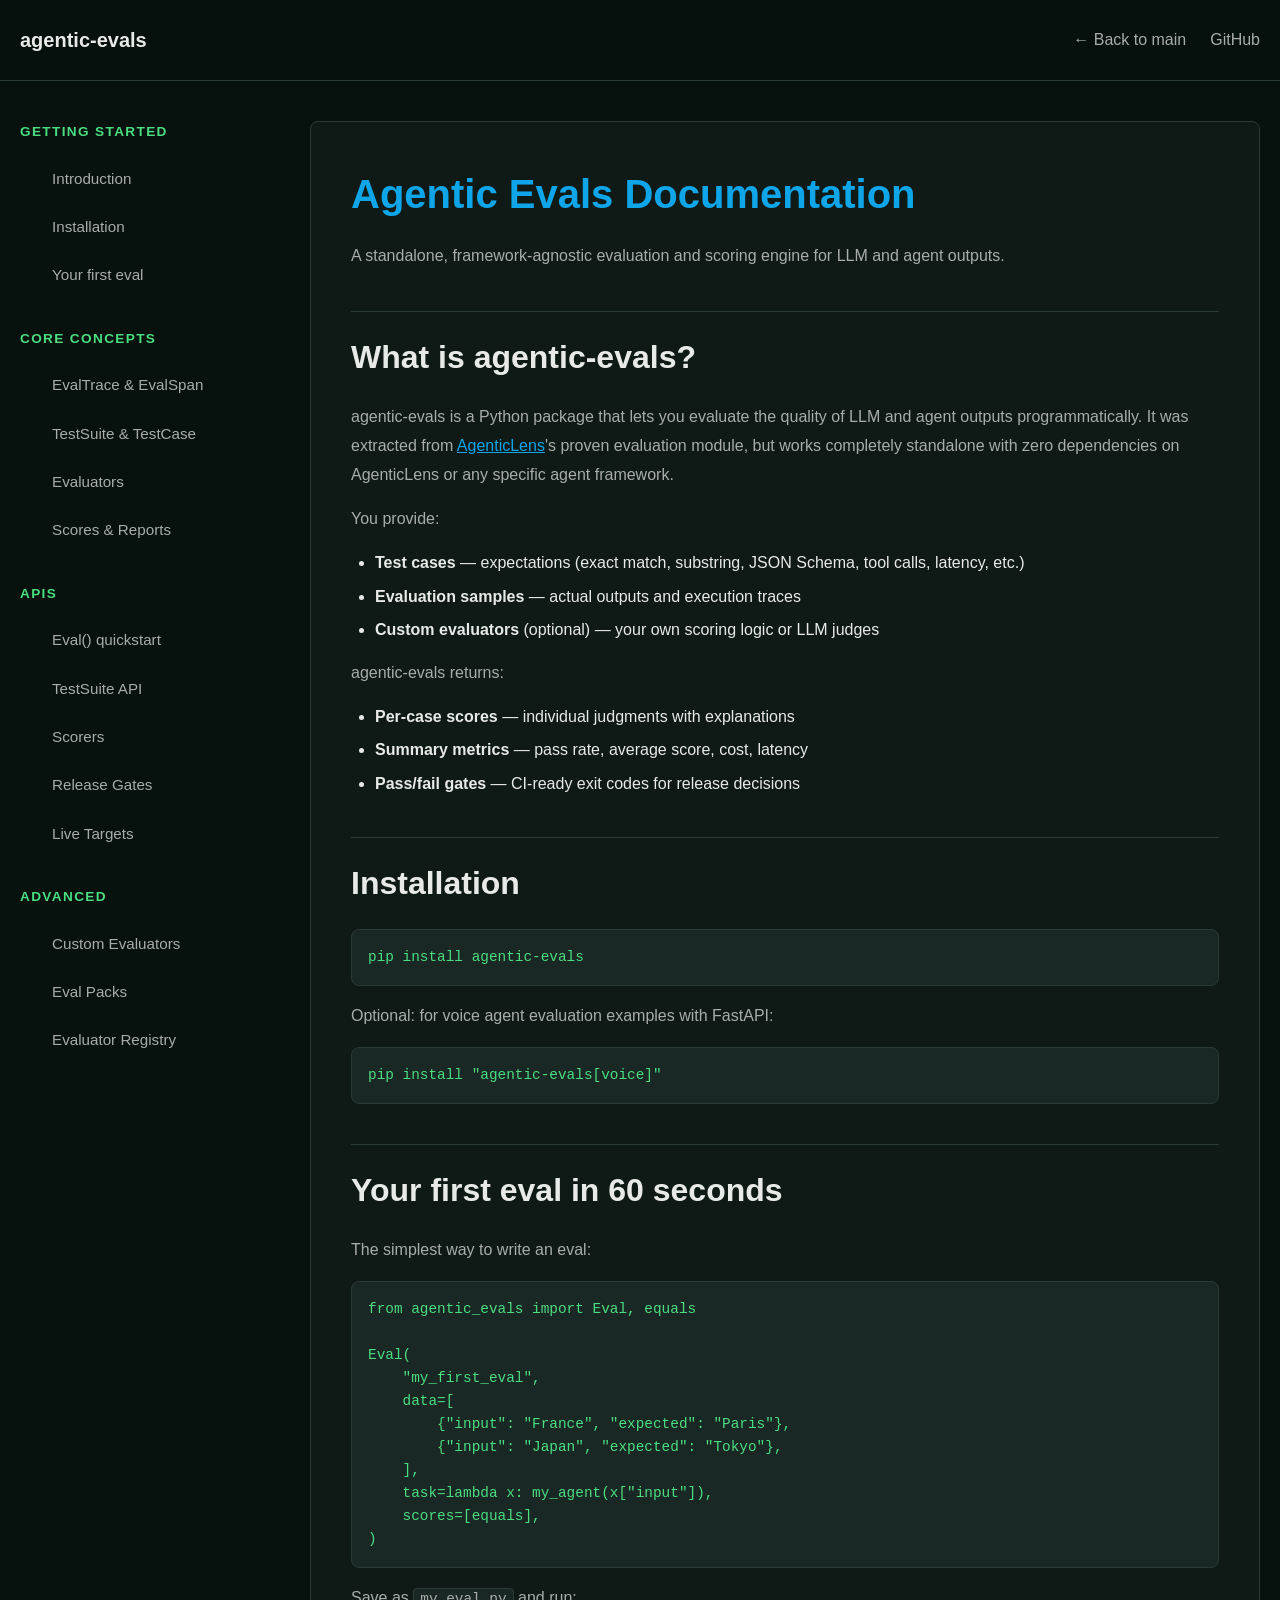
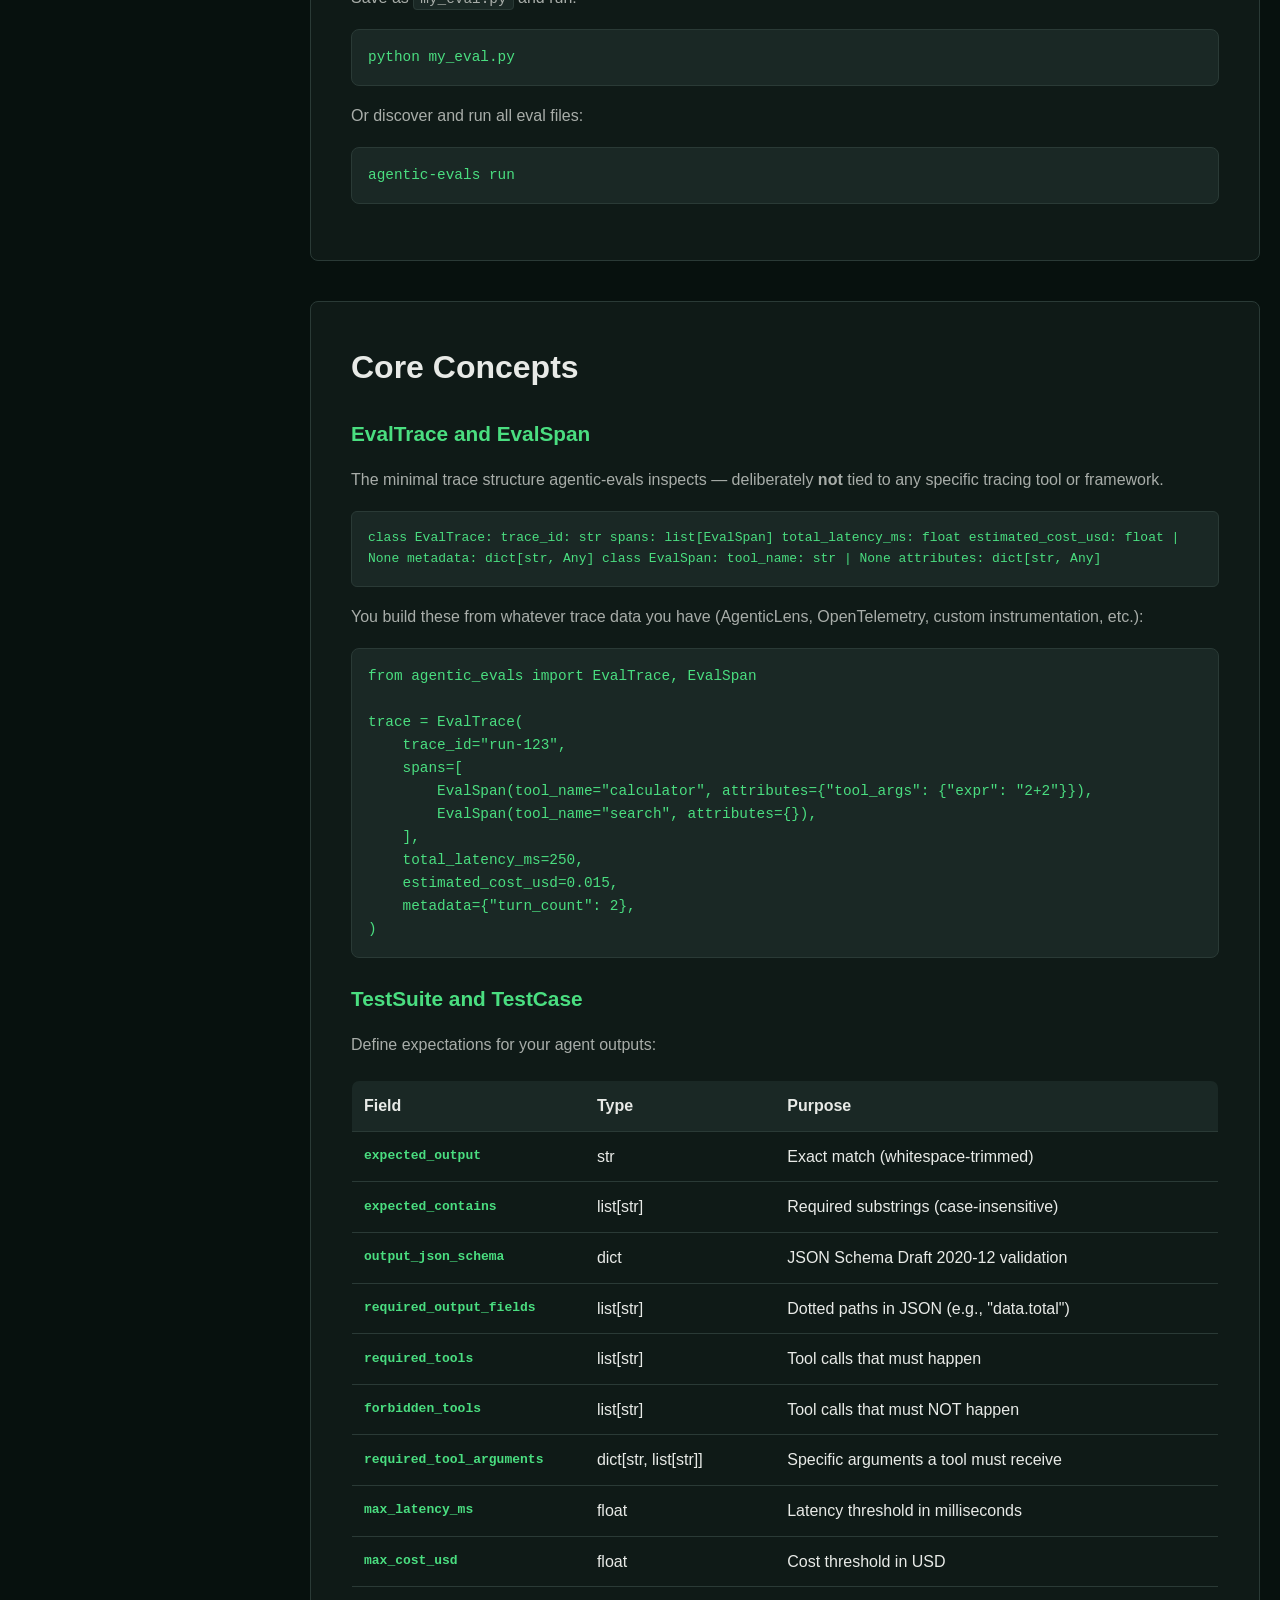
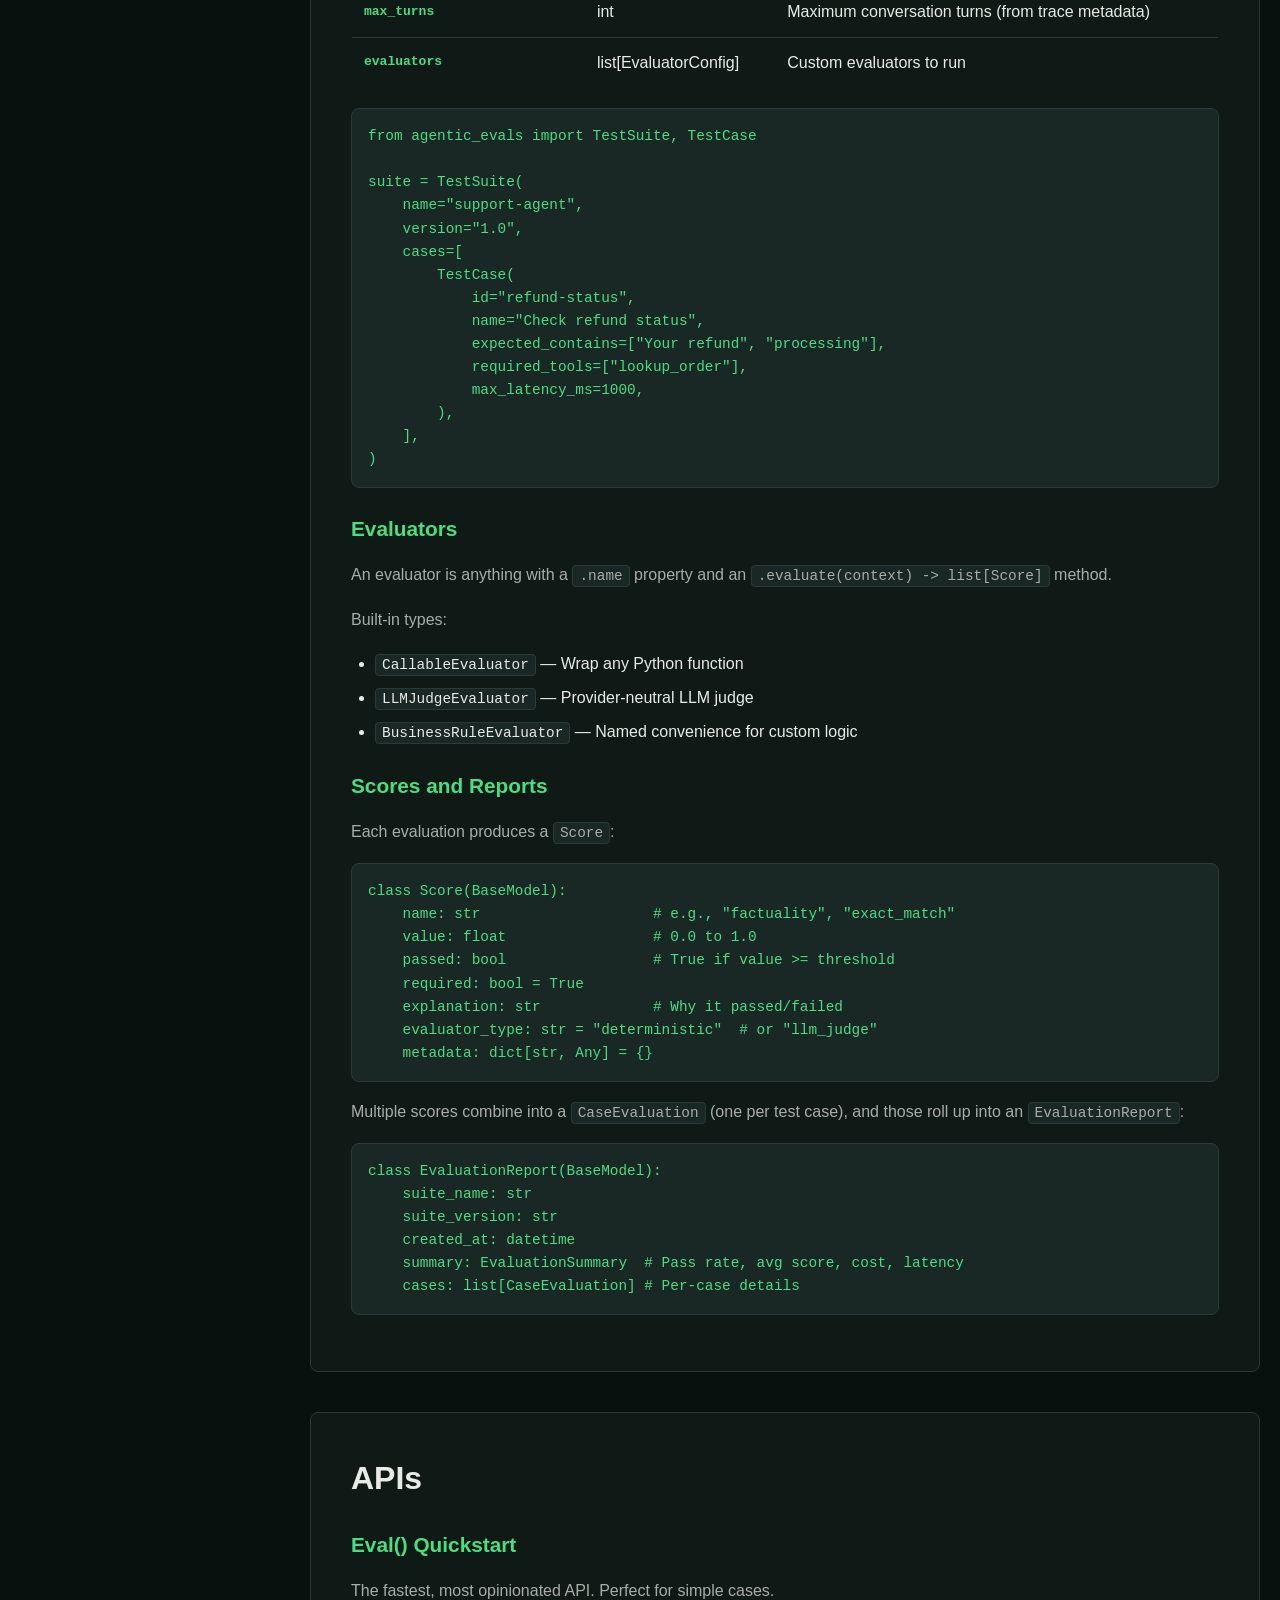
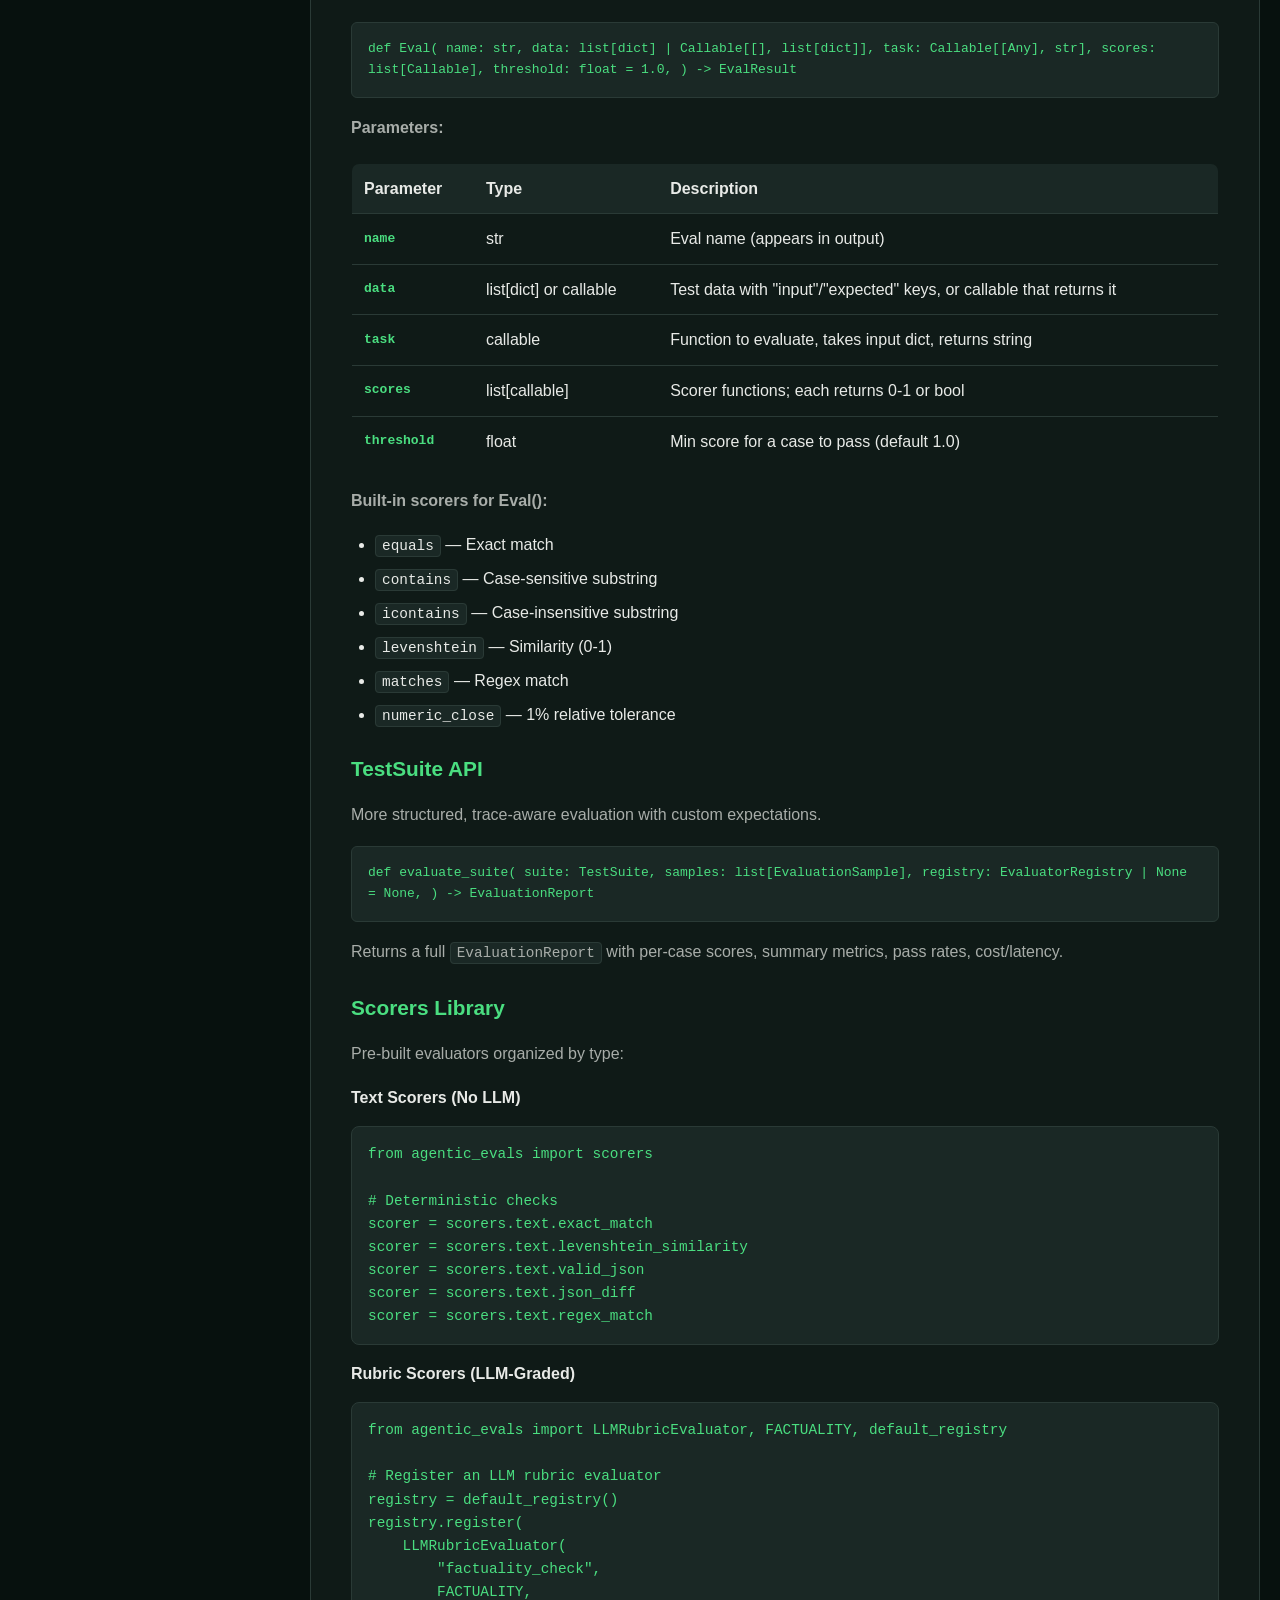
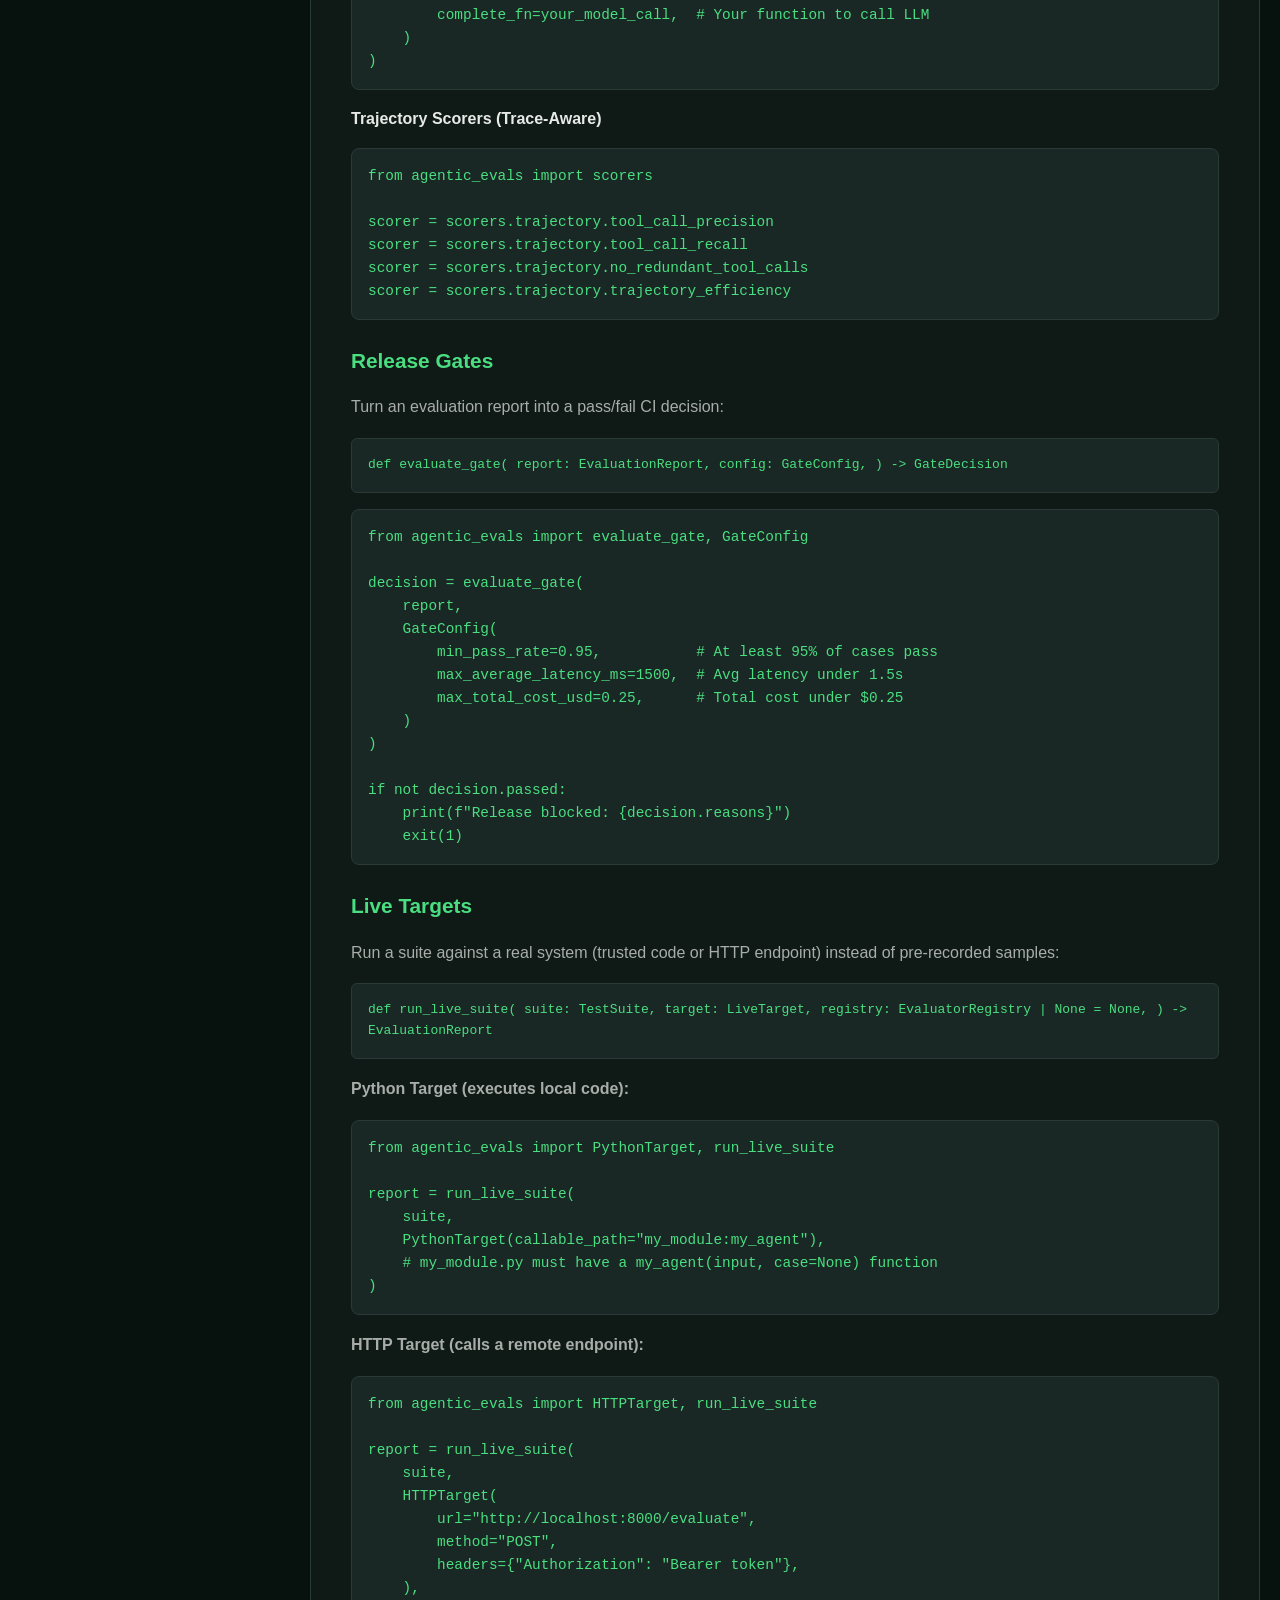
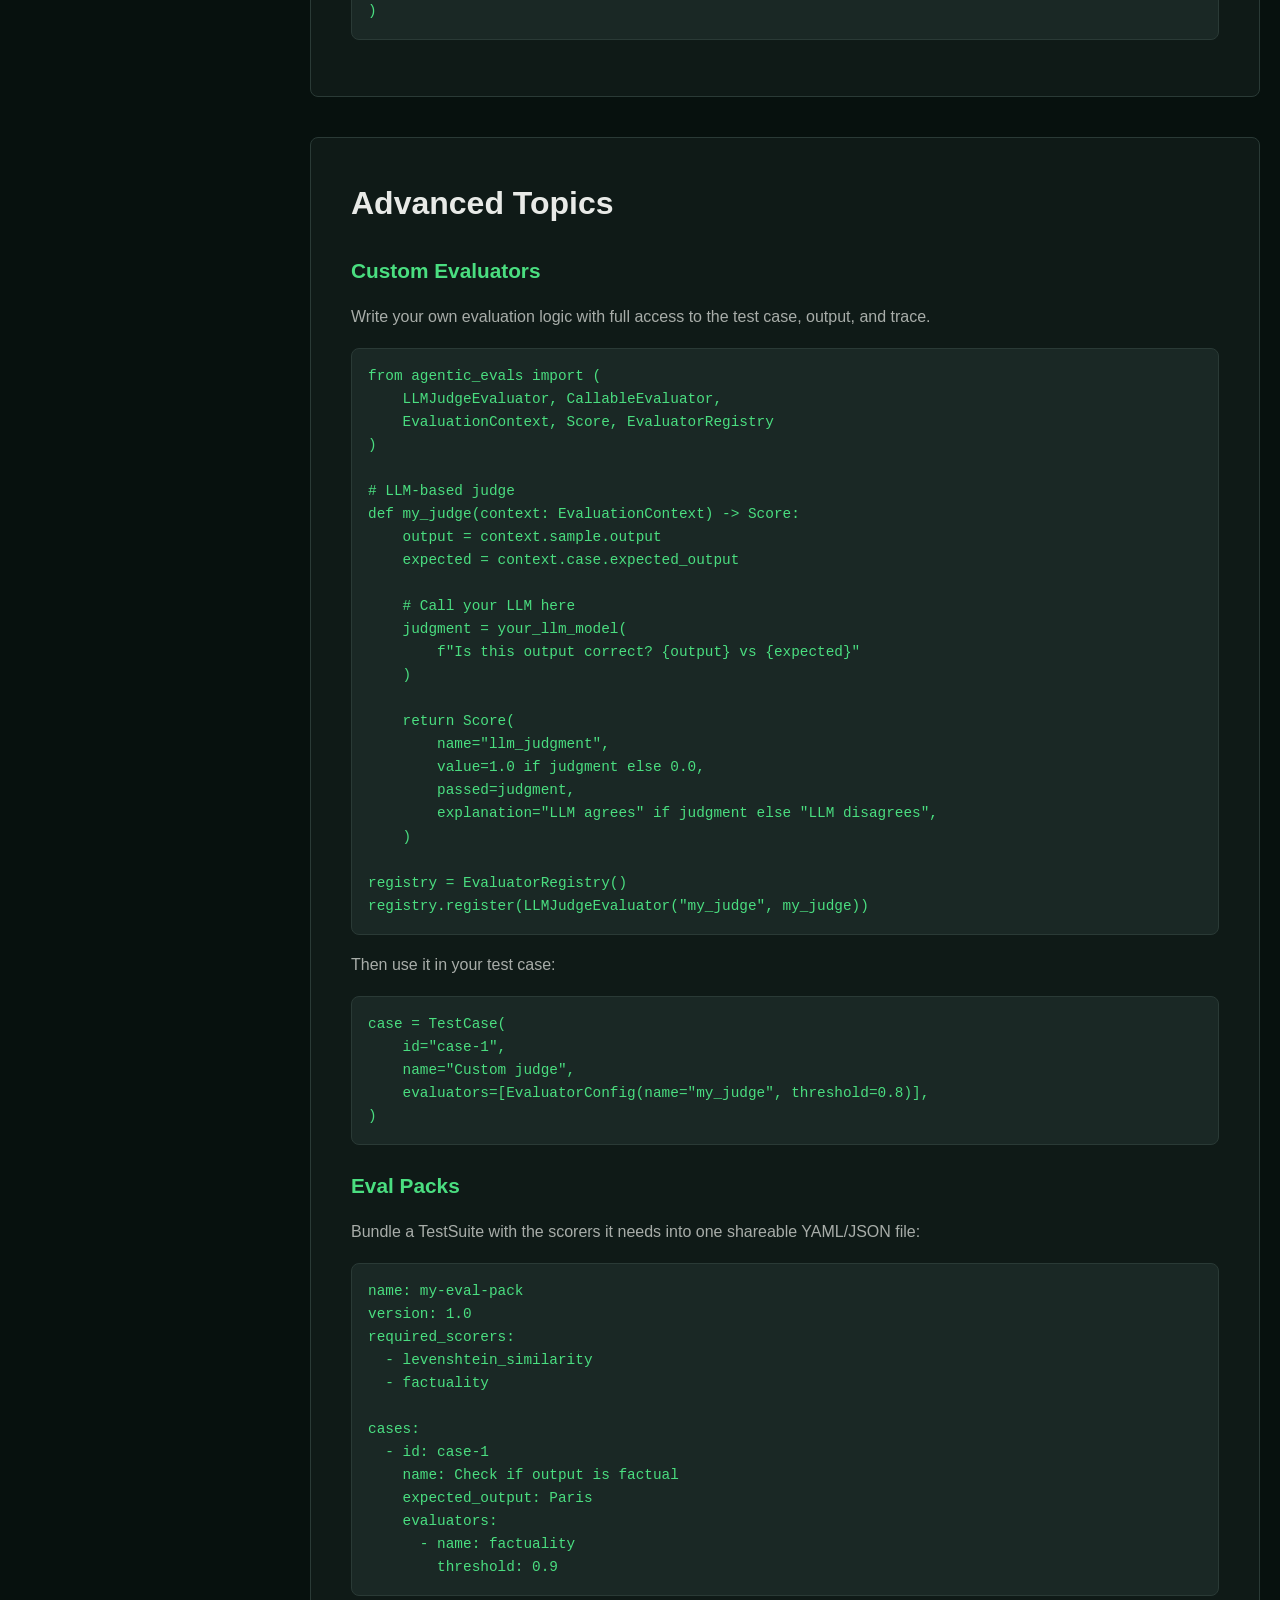
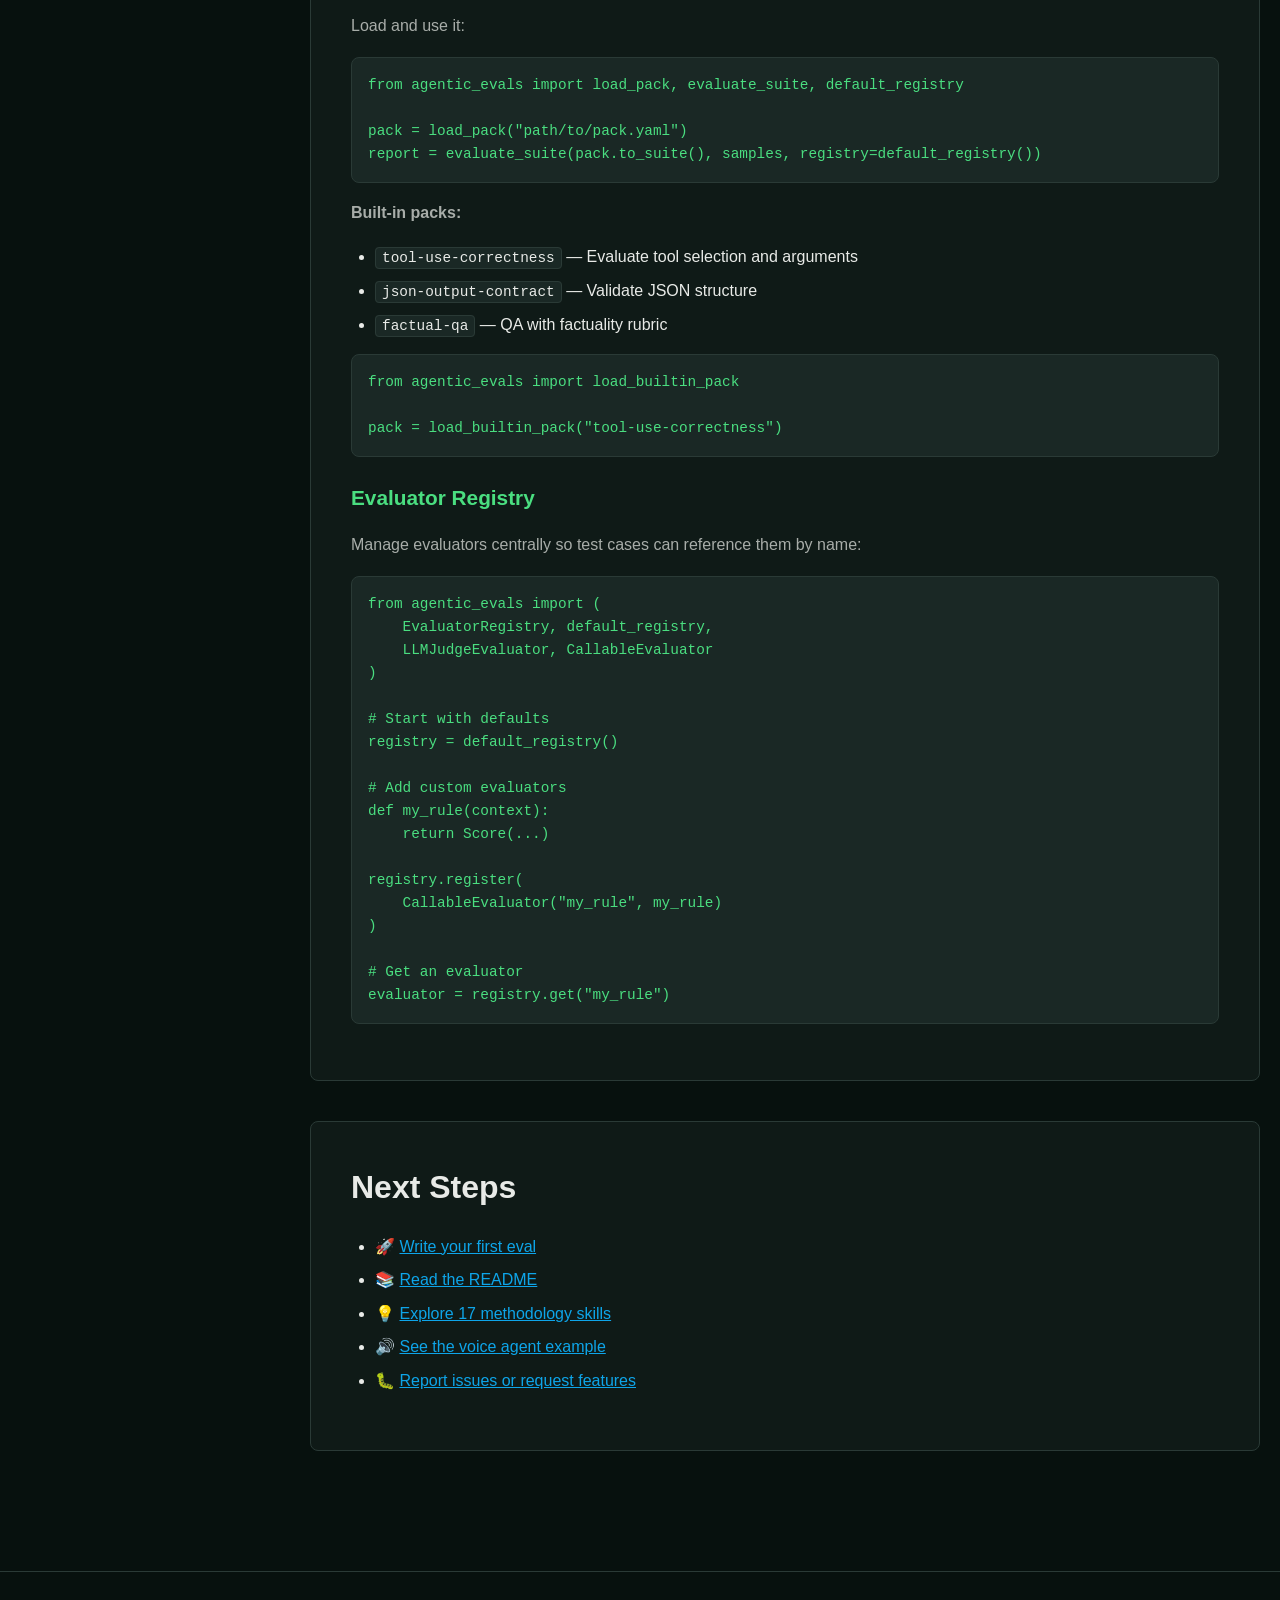
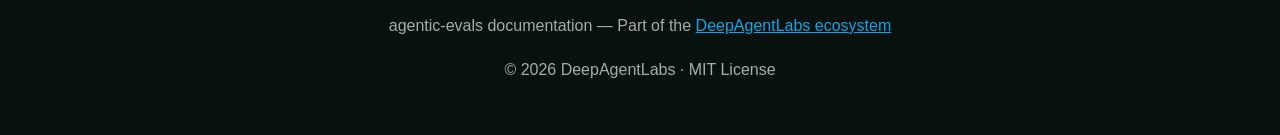
==== docs/docs/index.html @ 09f5d09b "Restructure website with proper docs subdirectory path - Reorganize docs structure: docs/index.html " ====
<!doctype html>
<html lang="en">
<head>
  <meta charset="utf-8">
  <meta name="viewport" content="width=device-width, initial-scale=1">
  <meta name="description" content="Agentic Evals documentation — API reference, guides, and examples">
  <title>Agentic Evals Documentation</title>
  <style>
    * {
      margin: 0;
      padding: 0;
      box-sizing: border-box;
    }

    :root {
      --bg-primary: #07110e;
      --bg-secondary: #0f1a17;
      --bg-tertiary: #1a2825;
      --text-primary: #e8eae7;
      --text-secondary: #a8ada9;
      --accent-primary: #4ade80;
      --accent-secondary: #0ea5e9;
      --border-color: #2a3a36;
    }

    body {
      font-family: -apple-system, BlinkMacSystemFont, "Segoe UI", Roboto, sans-serif;
      background: var(--bg-primary);
      color: var(--text-primary);
      line-height: 1.6;
    }

    .container {
      max-width: 1400px;
      margin: 0 auto;
      padding: 0 20px;
    }

    header {
      border-bottom: 1px solid var(--border-color);
      padding: 24px 0;
      margin-bottom: 40px;
      position: sticky;
      top: 0;
      background: rgba(7, 17, 14, 0.95);
      backdrop-filter: blur(10px);
      z-index: 100;
    }

    .header-content {
      display: flex;
      justify-content: space-between;
      align-items: center;
    }

    .logo {
      font-weight: 600;
      font-size: 20px;
    }

    nav {
      display: flex;
      gap: 24px;
    }

    nav a {
      color: var(--text-secondary);
      text-decoration: none;
    }

    nav a:hover {
      color: var(--accent-primary);
    }

    main {
      display: grid;
      grid-template-columns: 250px 1fr;
      gap: 40px;
      margin-bottom: 80px;
    }

    .sidebar {
      position: sticky;
      top: 80px;
      height: fit-content;
    }

    .sidebar-section {
      margin-bottom: 32px;
    }

    .sidebar-title {
      font-size: 0.85rem;
      text-transform: uppercase;
      letter-spacing: 0.1em;
      color: var(--accent-primary);
      margin-bottom: 12px;
      font-weight: 600;
    }

    .sidebar-links {
      list-style: none;
    }

    .sidebar-links li {
      margin-bottom: 8px;
    }

    .sidebar-links a {
      color: var(--text-secondary);
      text-decoration: none;
      font-size: 0.95rem;
      display: block;
      padding: 8px;
      border-radius: 4px;
      transition: all 0.2s;
    }

    .sidebar-links a:hover,
    .sidebar-links a.active {
      color: var(--accent-primary);
      background: var(--bg-tertiary);
    }

    article {
      background: var(--bg-secondary);
      border: 1px solid var(--border-color);
      border-radius: 8px;
      padding: 40px;
      margin-bottom: 40px;
    }

    h1 {
      font-size: 2.5rem;
      margin-bottom: 16px;
      color: var(--accent-secondary);
    }

    h2 {
      font-size: 2rem;
      margin: 40px 0 20px;
      padding-top: 20px;
      border-top: 1px solid var(--border-color);
    }

    h2:first-child {
      border-top: none;
      padding-top: 0;
      margin-top: 0;
    }

    h3 {
      font-size: 1.3rem;
      margin: 24px 0 16px;
      color: var(--accent-primary);
    }

    p {
      margin-bottom: 16px;
      color: var(--text-secondary);
      line-height: 1.8;
    }

    code {
      background: var(--bg-tertiary);
      border: 1px solid var(--border-color);
      padding: 2px 6px;
      border-radius: 4px;
      font-family: "SF Mono", monospace;
      font-size: 0.9em;
    }

    pre {
      background: var(--bg-tertiary);
      border: 1px solid var(--border-color);
      border-radius: 8px;
      padding: 16px;
      overflow-x: auto;
      margin: 16px 0;
    }

    pre code {
      background: none;
      border: none;
      padding: 0;
      color: #4ade80;
    }

    .param-table {
      width: 100%;
      border-collapse: collapse;
      margin: 20px 0;
      border: 1px solid var(--border-color);
      border-radius: 8px;
      overflow: hidden;
    }

    .param-table th {
      background: var(--bg-tertiary);
      padding: 12px;
      text-align: left;
      font-weight: 600;
      border-bottom: 1px solid var(--border-color);
    }

    .param-table td {
      padding: 12px;
      border-bottom: 1px solid var(--border-color);
    }

    .param-table tr:last-child td {
      border-bottom: none;
    }

    .param-name {
      font-weight: 600;
      color: var(--accent-primary);
      font-family: monospace;
    }

    .example-box {
      background: var(--bg-tertiary);
      border-left: 4px solid var(--accent-primary);
      padding: 16px;
      margin: 20px 0;
      border-radius: 4px;
    }

    .note {
      background: rgba(14, 165, 233, 0.1);
      border-left: 4px solid var(--accent-secondary);
      padding: 16px;
      margin: 20px 0;
      border-radius: 4px;
    }

    .warning {
      background: rgba(249, 115, 22, 0.1);
      border-left: 4px solid #f97316;
      padding: 16px;
      margin: 20px 0;
      border-radius: 4px;
    }

    ul, ol {
      margin: 16px 0 16px 24px;
    }

    li {
      margin-bottom: 8px;
    }

    a {
      color: var(--accent-secondary);
    }

    a:hover {
      color: var(--accent-primary);
    }

    .method-signature {
      background: var(--bg-tertiary);
      border: 1px solid var(--border-color);
      border-radius: 6px;
      padding: 16px;
      font-family: monospace;
      margin: 16px 0;
      color: #4ade80;
      overflow-x: auto;
    }

    footer {
      border-top: 1px solid var(--border-color);
      padding: 40px 0;
      color: var(--text-secondary);
      text-align: center;
    }

    @media (max-width: 768px) {
      main {
        grid-template-columns: 1fr;
      }

      .sidebar {
        position: static;
      }

      h1 {
        font-size: 1.8rem;
      }

      h2 {
        font-size: 1.5rem;
      }
    }
  </style>
</head>
<body>
  <header>
    <div class="container">
      <div class="header-content">
        <div class="logo">agentic-evals</div>
        <nav>
          <a href="../">← Back to main</a>
          <a href="https://github.com/DeepAgentLabs/agentic-evals">GitHub</a>
        </nav>
      </div>
    </div>
  </header>

  <div class="container">
    <main>
      <!-- Sidebar -->
      <aside class="sidebar">
        <div class="sidebar-section">
          <div class="sidebar-title">Getting Started</div>
          <ul class="sidebar-links">
            <li><a href="#intro">Introduction</a></li>
            <li><a href="#install">Installation</a></li>
            <li><a href="#first-eval">Your first eval</a></li>
          </ul>
        </div>

        <div class="sidebar-section">
          <div class="sidebar-title">Core Concepts</div>
          <ul class="sidebar-links">
            <li><a href="#eval-trace">EvalTrace & EvalSpan</a></li>
            <li><a href="#test-suite">TestSuite & TestCase</a></li>
            <li><a href="#evaluators">Evaluators</a></li>
            <li><a href="#scores">Scores & Reports</a></li>
          </ul>
        </div>

        <div class="sidebar-section">
          <div class="sidebar-title">APIs</div>
          <ul class="sidebar-links">
            <li><a href="#eval-api">Eval() quickstart</a></li>
            <li><a href="#suite-api">TestSuite API</a></li>
            <li><a href="#scorers-api">Scorers</a></li>
            <li><a href="#gates-api">Release Gates</a></li>
            <li><a href="#live-targets">Live Targets</a></li>
          </ul>
        </div>

        <div class="sidebar-section">
          <div class="sidebar-title">Advanced</div>
          <ul class="sidebar-links">
            <li><a href="#custom-evaluators">Custom Evaluators</a></li>
            <li><a href="#eval-packs">Eval Packs</a></li>
            <li><a href="#registry">Evaluator Registry</a></li>
          </ul>
        </div>
      </aside>

      <!-- Main Content -->
      <section>
        <article id="intro">
          <h1>Agentic Evals Documentation</h1>
          <p>A standalone, framework-agnostic evaluation and scoring engine for LLM and agent outputs.</p>

          <h2>What is agentic-evals?</h2>
          <p>agentic-evals is a Python package that lets you evaluate the quality of LLM and agent outputs programmatically. It was extracted from <a href="https://github.com/DeepAgentLabs/agenticlens">AgenticLens</a>'s proven evaluation module, but works completely standalone with zero dependencies on AgenticLens or any specific agent framework.</p>

          <p>You provide:</p>
          <ul>
            <li><strong>Test cases</strong> — expectations (exact match, substring, JSON Schema, tool calls, latency, etc.)</li>
            <li><strong>Evaluation samples</strong> — actual outputs and execution traces</li>
            <li><strong>Custom evaluators</strong> (optional) — your own scoring logic or LLM judges</li>
          </ul>

          <p>agentic-evals returns:</p>
          <ul>
            <li><strong>Per-case scores</strong> — individual judgments with explanations</li>
            <li><strong>Summary metrics</strong> — pass rate, average score, cost, latency</li>
            <li><strong>Pass/fail gates</strong> — CI-ready exit codes for release decisions</li>
          </ul>

          <h2 id="install">Installation</h2>
          <pre><code>pip install agentic-evals</code></pre>

          <p>Optional: for voice agent evaluation examples with FastAPI:</p>
          <pre><code>pip install "agentic-evals[voice]"</code></pre>

          <h2 id="first-eval">Your first eval in 60 seconds</h2>
          <p>The simplest way to write an eval:</p>
          <pre><code>from agentic_evals import Eval, equals

Eval(
    "my_first_eval",
    data=[
        {"input": "France", "expected": "Paris"},
        {"input": "Japan", "expected": "Tokyo"},
    ],
    task=lambda x: my_agent(x["input"]),
    scores=[equals],
)</code></pre>

          <p>Save as <code>my_eval.py</code> and run:</p>
          <pre><code>python my_eval.py</code></pre>

          <p>Or discover and run all eval files:</p>
          <pre><code>agentic-evals run</code></pre>
        </article>

        <article id="eval-trace">
          <h2>Core Concepts</h2>

          <h3>EvalTrace and EvalSpan</h3>
          <p>The minimal trace structure agentic-evals inspects — deliberately <strong>not</strong> tied to any specific tracing tool or framework.</p>

          <div class="method-signature">
class EvalTrace:
    trace_id: str
    spans: list[EvalSpan]
    total_latency_ms: float
    estimated_cost_usd: float | None
    metadata: dict[str, Any]

class EvalSpan:
    tool_name: str | None
    attributes: dict[str, Any]
          </div>

          <p>You build these from whatever trace data you have (AgenticLens, OpenTelemetry, custom instrumentation, etc.):</p>
          <pre><code>from agentic_evals import EvalTrace, EvalSpan

trace = EvalTrace(
    trace_id="run-123",
    spans=[
        EvalSpan(tool_name="calculator", attributes={"tool_args": {"expr": "2+2"}}),
        EvalSpan(tool_name="search", attributes={}),
    ],
    total_latency_ms=250,
    estimated_cost_usd=0.015,
    metadata={"turn_count": 2},
)</code></pre>

          <h3 id="test-suite">TestSuite and TestCase</h3>
          <p>Define expectations for your agent outputs:</p>

          <table class="param-table">
            <thead>
              <tr>
                <th>Field</th>
                <th>Type</th>
                <th>Purpose</th>
              </tr>
            </thead>
            <tbody>
              <tr>
                <td class="param-name">expected_output</td>
                <td>str</td>
                <td>Exact match (whitespace-trimmed)</td>
              </tr>
              <tr>
                <td class="param-name">expected_contains</td>
                <td>list[str]</td>
                <td>Required substrings (case-insensitive)</td>
              </tr>
              <tr>
                <td class="param-name">output_json_schema</td>
                <td>dict</td>
                <td>JSON Schema Draft 2020-12 validation</td>
              </tr>
              <tr>
                <td class="param-name">required_output_fields</td>
                <td>list[str]</td>
                <td>Dotted paths in JSON (e.g., "data.total")</td>
              </tr>
              <tr>
                <td class="param-name">required_tools</td>
                <td>list[str]</td>
                <td>Tool calls that must happen</td>
              </tr>
              <tr>
                <td class="param-name">forbidden_tools</td>
                <td>list[str]</td>
                <td>Tool calls that must NOT happen</td>
              </tr>
              <tr>
                <td class="param-name">required_tool_arguments</td>
                <td>dict[str, list[str]]</td>
                <td>Specific arguments a tool must receive</td>
              </tr>
              <tr>
                <td class="param-name">max_latency_ms</td>
                <td>float</td>
                <td>Latency threshold in milliseconds</td>
              </tr>
              <tr>
                <td class="param-name">max_cost_usd</td>
                <td>float</td>
                <td>Cost threshold in USD</td>
              </tr>
              <tr>
                <td class="param-name">max_turns</td>
                <td>int</td>
                <td>Maximum conversation turns (from trace metadata)</td>
              </tr>
              <tr>
                <td class="param-name">evaluators</td>
                <td>list[EvaluatorConfig]</td>
                <td>Custom evaluators to run</td>
              </tr>
            </tbody>
          </table>

          <pre><code>from agentic_evals import TestSuite, TestCase

suite = TestSuite(
    name="support-agent",
    version="1.0",
    cases=[
        TestCase(
            id="refund-status",
            name="Check refund status",
            expected_contains=["Your refund", "processing"],
            required_tools=["lookup_order"],
            max_latency_ms=1000,
        ),
    ],
)</code></pre>

          <h3 id="evaluators">Evaluators</h3>
          <p>An evaluator is anything with a <code>.name</code> property and an <code>.evaluate(context) -> list[Score]</code> method.</p>

          <p>Built-in types:</p>
          <ul>
            <li><code>CallableEvaluator</code> — Wrap any Python function</li>
            <li><code>LLMJudgeEvaluator</code> — Provider-neutral LLM judge</li>
            <li><code>BusinessRuleEvaluator</code> — Named convenience for custom logic</li>
          </ul>

          <h3 id="scores">Scores and Reports</h3>
          <p>Each evaluation produces a <code>Score</code>:</p>

          <pre><code>class Score(BaseModel):
    name: str                    # e.g., "factuality", "exact_match"
    value: float                 # 0.0 to 1.0
    passed: bool                 # True if value >= threshold
    required: bool = True
    explanation: str             # Why it passed/failed
    evaluator_type: str = "deterministic"  # or "llm_judge"
    metadata: dict[str, Any] = {}</code></pre>

          <p>Multiple scores combine into a <code>CaseEvaluation</code> (one per test case), and those roll up into an <code>EvaluationReport</code>:</p>

          <pre><code>class EvaluationReport(BaseModel):
    suite_name: str
    suite_version: str
    created_at: datetime
    summary: EvaluationSummary  # Pass rate, avg score, cost, latency
    cases: list[CaseEvaluation] # Per-case details</code></pre>
        </article>

        <article id="eval-api">
          <h2>APIs</h2>

          <h3>Eval() Quickstart</h3>
          <p>The fastest, most opinionated API. Perfect for simple cases.</p>

          <div class="method-signature">
def Eval(
    name: str,
    data: list[dict] | Callable[[], list[dict]],
    task: Callable[[Any], str],
    scores: list[Callable],
    threshold: float = 1.0,
) -> EvalResult
          </div>

          <p><strong>Parameters:</strong></p>
          <table class="param-table">
            <thead>
              <tr>
                <th>Parameter</th>
                <th>Type</th>
                <th>Description</th>
              </tr>
            </thead>
            <tbody>
              <tr>
                <td class="param-name">name</td>
                <td>str</td>
                <td>Eval name (appears in output)</td>
              </tr>
              <tr>
                <td class="param-name">data</td>
                <td>list[dict] or callable</td>
                <td>Test data with "input"/"expected" keys, or callable that returns it</td>
              </tr>
              <tr>
                <td class="param-name">task</td>
                <td>callable</td>
                <td>Function to evaluate, takes input dict, returns string</td>
              </tr>
              <tr>
                <td class="param-name">scores</td>
                <td>list[callable]</td>
                <td>Scorer functions; each returns 0-1 or bool</td>
              </tr>
              <tr>
                <td class="param-name">threshold</td>
                <td>float</td>
                <td>Min score for a case to pass (default 1.0)</td>
              </tr>
            </tbody>
          </table>

          <p><strong>Built-in scorers for Eval():</strong></p>
          <ul>
            <li><code>equals</code> — Exact match</li>
            <li><code>contains</code> — Case-sensitive substring</li>
            <li><code>icontains</code> — Case-insensitive substring</li>
            <li><code>levenshtein</code> — Similarity (0-1)</li>
            <li><code>matches</code> — Regex match</li>
            <li><code>numeric_close</code> — 1% relative tolerance</li>
          </ul>

          <h3 id="suite-api">TestSuite API</h3>
          <p>More structured, trace-aware evaluation with custom expectations.</p>

          <div class="method-signature">
def evaluate_suite(
    suite: TestSuite,
    samples: list[EvaluationSample],
    registry: EvaluatorRegistry | None = None,
) -> EvaluationReport
          </div>

          <p>Returns a full <code>EvaluationReport</code> with per-case scores, summary metrics, pass rates, cost/latency.</p>

          <h3 id="scorers-api">Scorers Library</h3>
          <p>Pre-built evaluators organized by type:</p>

          <h4>Text Scorers (No LLM)</h4>
          <pre><code>from agentic_evals import scorers

# Deterministic checks
scorer = scorers.text.exact_match
scorer = scorers.text.levenshtein_similarity
scorer = scorers.text.valid_json
scorer = scorers.text.json_diff
scorer = scorers.text.regex_match</code></pre>

          <h4>Rubric Scorers (LLM-Graded)</h4>
          <pre><code>from agentic_evals import LLMRubricEvaluator, FACTUALITY, default_registry

# Register an LLM rubric evaluator
registry = default_registry()
registry.register(
    LLMRubricEvaluator(
        "factuality_check",
        FACTUALITY,
        complete_fn=your_model_call,  # Your function to call LLM
    )
)</code></pre>

          <h4>Trajectory Scorers (Trace-Aware)</h4>
          <pre><code>from agentic_evals import scorers

scorer = scorers.trajectory.tool_call_precision
scorer = scorers.trajectory.tool_call_recall
scorer = scorers.trajectory.no_redundant_tool_calls
scorer = scorers.trajectory.trajectory_efficiency</code></pre>

          <h3 id="gates-api">Release Gates</h3>
          <p>Turn an evaluation report into a pass/fail CI decision:</p>

          <div class="method-signature">
def evaluate_gate(
    report: EvaluationReport,
    config: GateConfig,
) -> GateDecision
          </div>

          <pre><code>from agentic_evals import evaluate_gate, GateConfig

decision = evaluate_gate(
    report,
    GateConfig(
        min_pass_rate=0.95,           # At least 95% of cases pass
        max_average_latency_ms=1500,  # Avg latency under 1.5s
        max_total_cost_usd=0.25,      # Total cost under $0.25
    )
)

if not decision.passed:
    print(f"Release blocked: {decision.reasons}")
    exit(1)</code></pre>

          <h3 id="live-targets">Live Targets</h3>
          <p>Run a suite against a real system (trusted code or HTTP endpoint) instead of pre-recorded samples:</p>

          <div class="method-signature">
def run_live_suite(
    suite: TestSuite,
    target: LiveTarget,
    registry: EvaluatorRegistry | None = None,
) -> EvaluationReport
          </div>

          <p><strong>Python Target (executes local code):</strong></p>
          <pre><code>from agentic_evals import PythonTarget, run_live_suite

report = run_live_suite(
    suite,
    PythonTarget(callable_path="my_module:my_agent"),
    # my_module.py must have a my_agent(input, case=None) function
)</code></pre>

          <p><strong>HTTP Target (calls a remote endpoint):</strong></p>
          <pre><code>from agentic_evals import HTTPTarget, run_live_suite

report = run_live_suite(
    suite,
    HTTPTarget(
        url="http://localhost:8000/evaluate",
        method="POST",
        headers={"Authorization": "Bearer token"},
    ),
)</code></pre>
        </article>

        <article id="custom-evaluators">
          <h2>Advanced Topics</h2>

          <h3>Custom Evaluators</h3>
          <p>Write your own evaluation logic with full access to the test case, output, and trace.</p>

          <pre><code>from agentic_evals import (
    LLMJudgeEvaluator, CallableEvaluator,
    EvaluationContext, Score, EvaluatorRegistry
)

# LLM-based judge
def my_judge(context: EvaluationContext) -> Score:
    output = context.sample.output
    expected = context.case.expected_output

    # Call your LLM here
    judgment = your_llm_model(
        f"Is this output correct? {output} vs {expected}"
    )

    return Score(
        name="llm_judgment",
        value=1.0 if judgment else 0.0,
        passed=judgment,
        explanation="LLM agrees" if judgment else "LLM disagrees",
    )

registry = EvaluatorRegistry()
registry.register(LLMJudgeEvaluator("my_judge", my_judge))</code></pre>

          <p>Then use it in your test case:</p>
          <pre><code>case = TestCase(
    id="case-1",
    name="Custom judge",
    evaluators=[EvaluatorConfig(name="my_judge", threshold=0.8)],
)</code></pre>

          <h3 id="eval-packs">Eval Packs</h3>
          <p>Bundle a TestSuite with the scorers it needs into one shareable YAML/JSON file:</p>

          <pre><code>name: my-eval-pack
version: 1.0
required_scorers:
  - levenshtein_similarity
  - factuality

cases:
  - id: case-1
    name: Check if output is factual
    expected_output: Paris
    evaluators:
      - name: factuality
        threshold: 0.9</code></pre>

          <p>Load and use it:</p>
          <pre><code>from agentic_evals import load_pack, evaluate_suite, default_registry

pack = load_pack("path/to/pack.yaml")
report = evaluate_suite(pack.to_suite(), samples, registry=default_registry())</code></pre>

          <p><strong>Built-in packs:</strong></p>
          <ul>
            <li><code>tool-use-correctness</code> — Evaluate tool selection and arguments</li>
            <li><code>json-output-contract</code> — Validate JSON structure</li>
            <li><code>factual-qa</code> — QA with factuality rubric</li>
          </ul>

          <pre><code>from agentic_evals import load_builtin_pack

pack = load_builtin_pack("tool-use-correctness")</code></pre>

          <h3 id="registry">Evaluator Registry</h3>
          <p>Manage evaluators centrally so test cases can reference them by name:</p>

          <pre><code>from agentic_evals import (
    EvaluatorRegistry, default_registry,
    LLMJudgeEvaluator, CallableEvaluator
)

# Start with defaults
registry = default_registry()

# Add custom evaluators
def my_rule(context):
    return Score(...)

registry.register(
    CallableEvaluator("my_rule", my_rule)
)

# Get an evaluator
evaluator = registry.get("my_rule")</code></pre>
        </article>

        <article>
          <h2>Next Steps</h2>
          <ul>
            <li>🚀 <a href="#first-eval">Write your first eval</a></li>
            <li>📚 <a href="https://github.com/DeepAgentLabs/agentic-evals#readme">Read the README</a></li>
            <li>💡 <a href="https://github.com/DeepAgentLabs/agentic-evals/tree/main/agentic-evals/skills">Explore 17 methodology skills</a></li>
            <li>🔊 <a href="https://github.com/DeepAgentLabs/agentic-evals/tree/main/voice-agent-evals">See the voice agent example</a></li>
            <li>🐛 <a href="https://github.com/DeepAgentLabs/agentic-evals/issues">Report issues or request features</a></li>
          </ul>
        </article>
      </section>
    </main>
  </div>

  <footer>
    <p>agentic-evals documentation — Part of the <a href="https://deepagentlabs.io/">DeepAgentLabs ecosystem</a></p>
    <p style="margin-top: 12px; color: var(--text-secondary);">© 2026 DeepAgentLabs · MIT License</p>
  </footer>
</body>
</html>
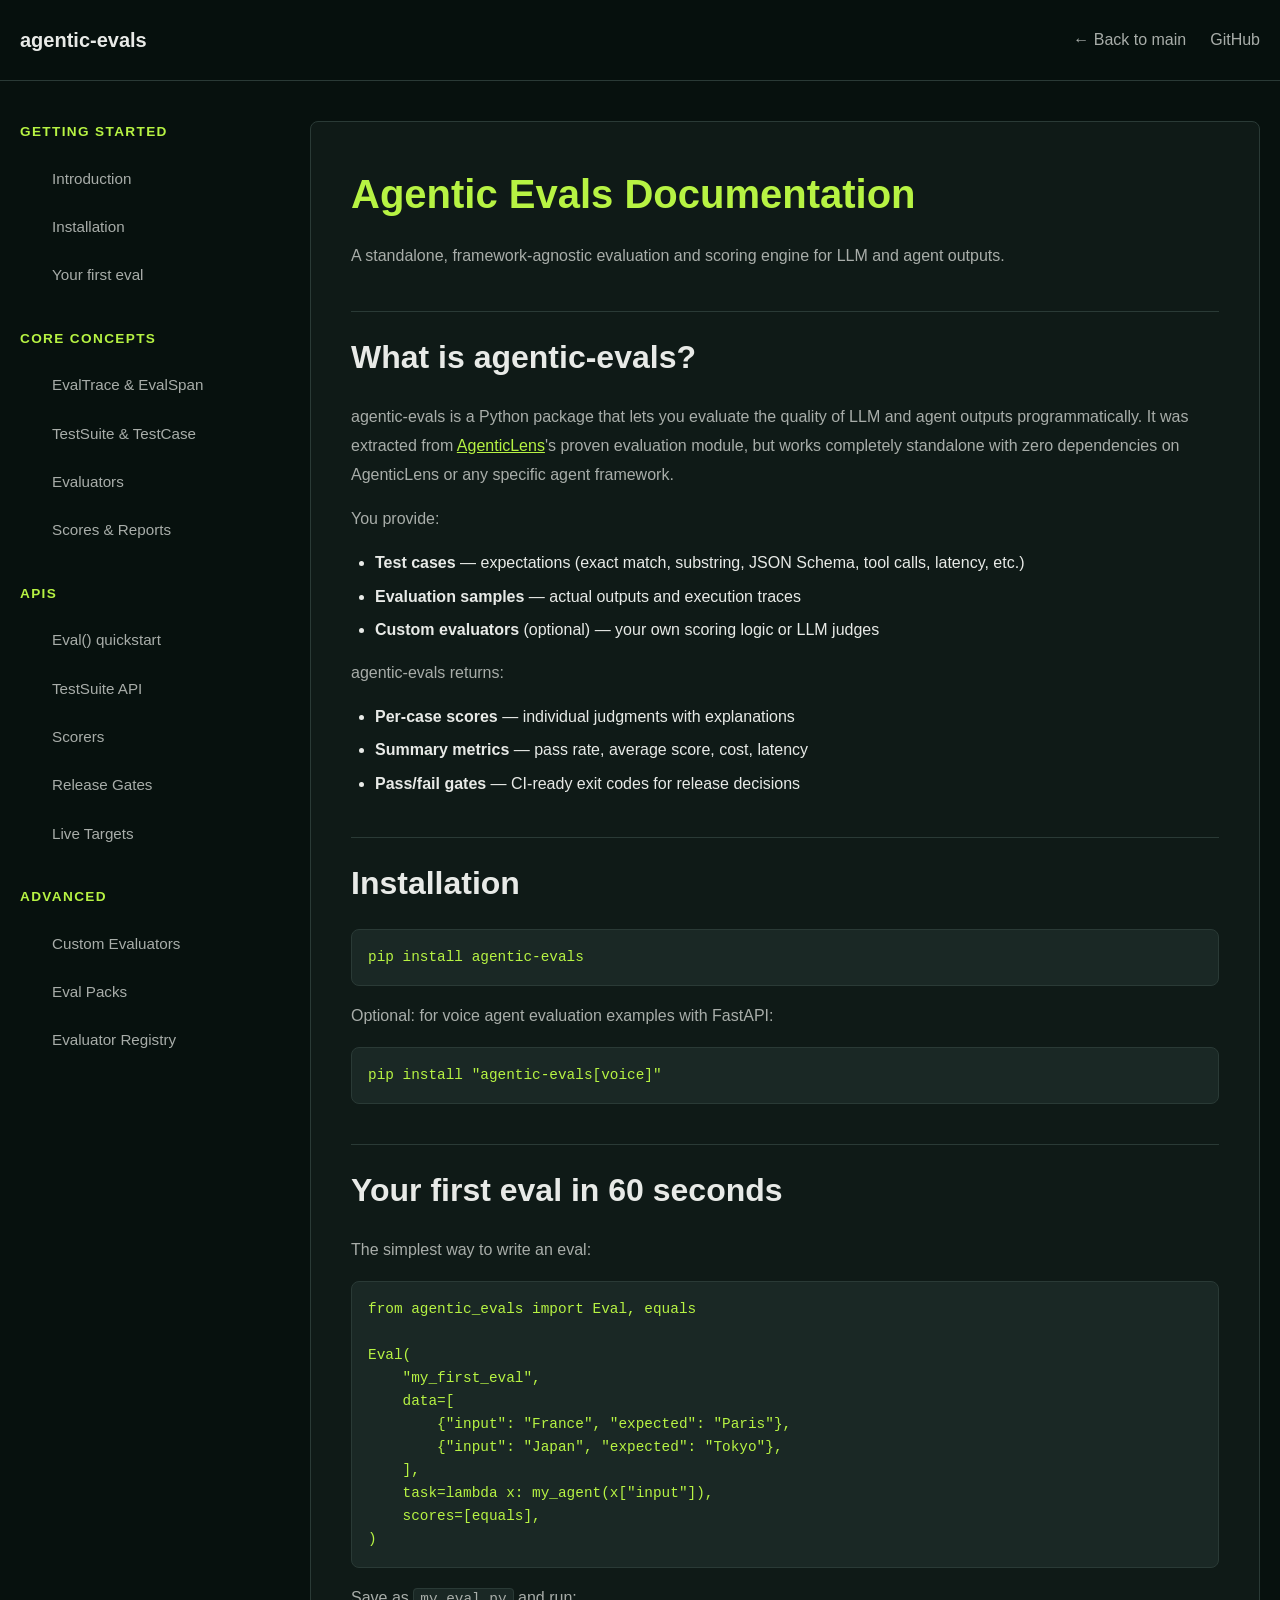
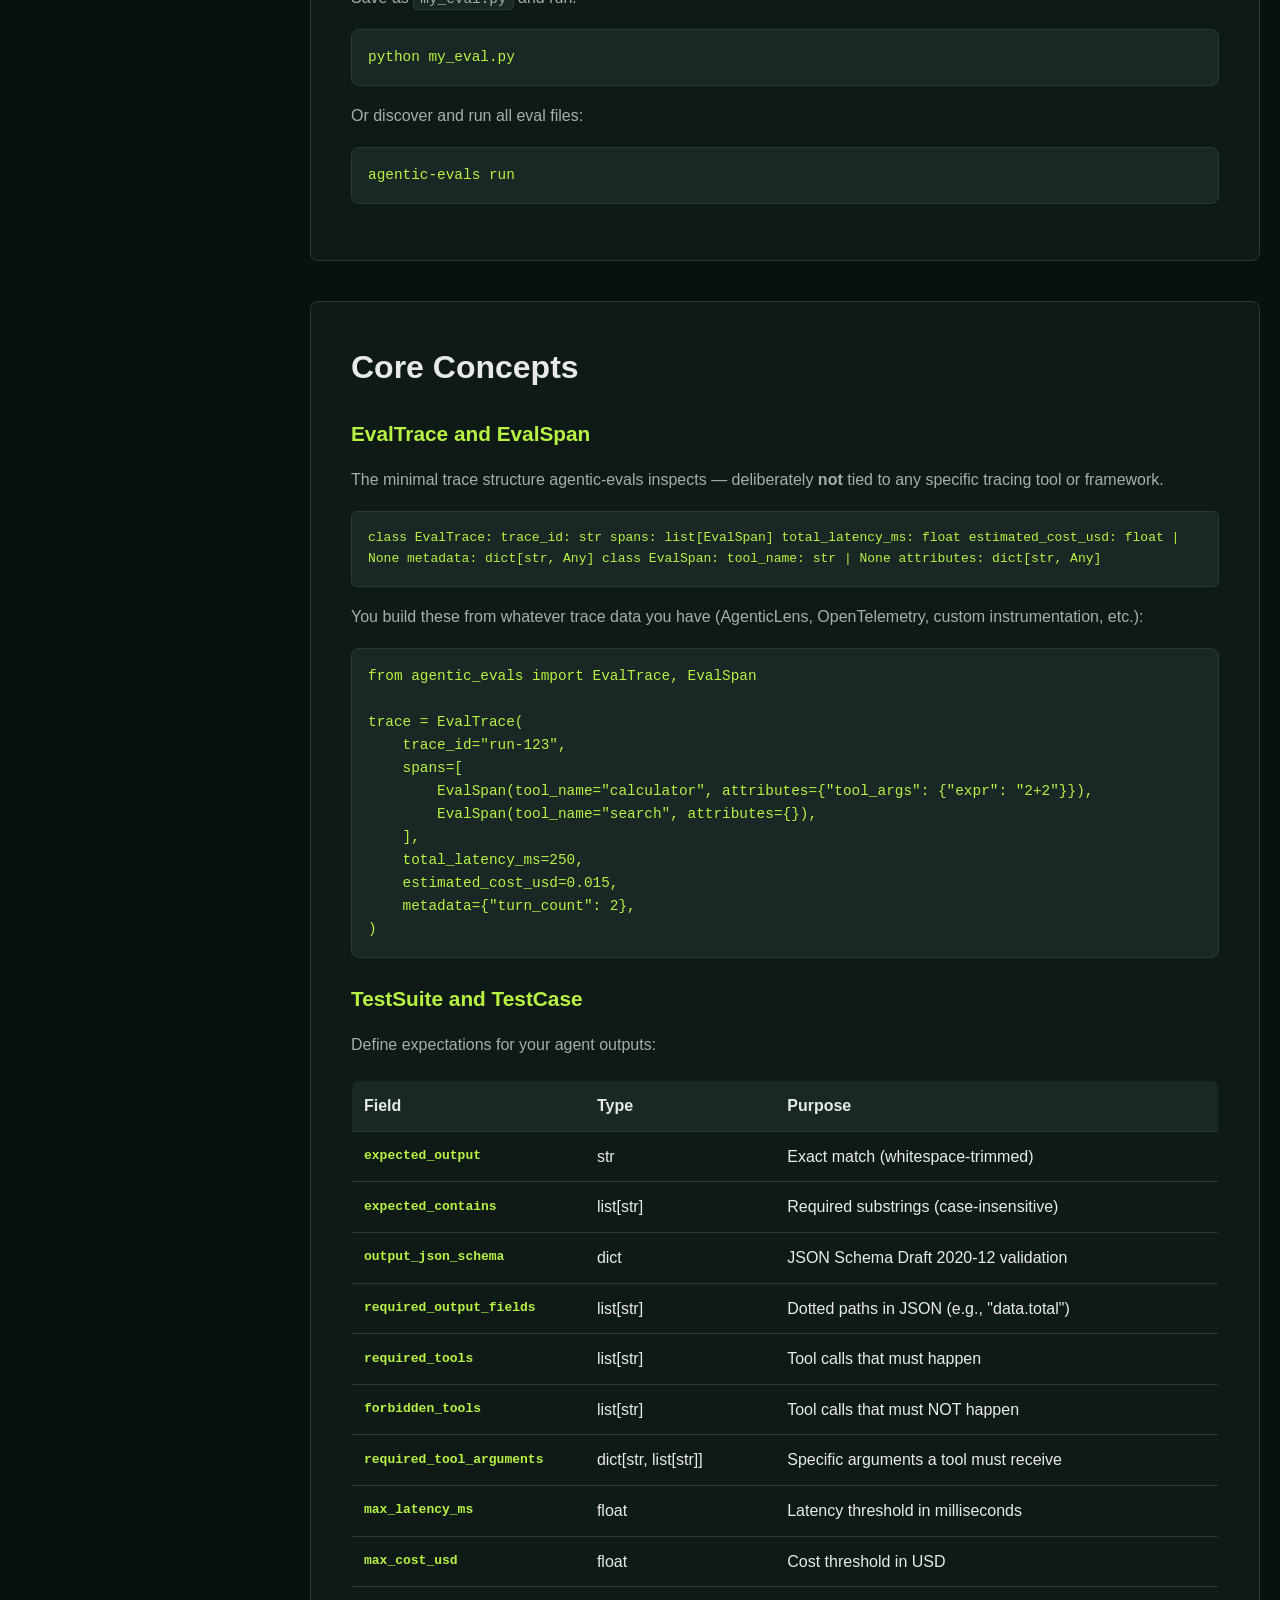
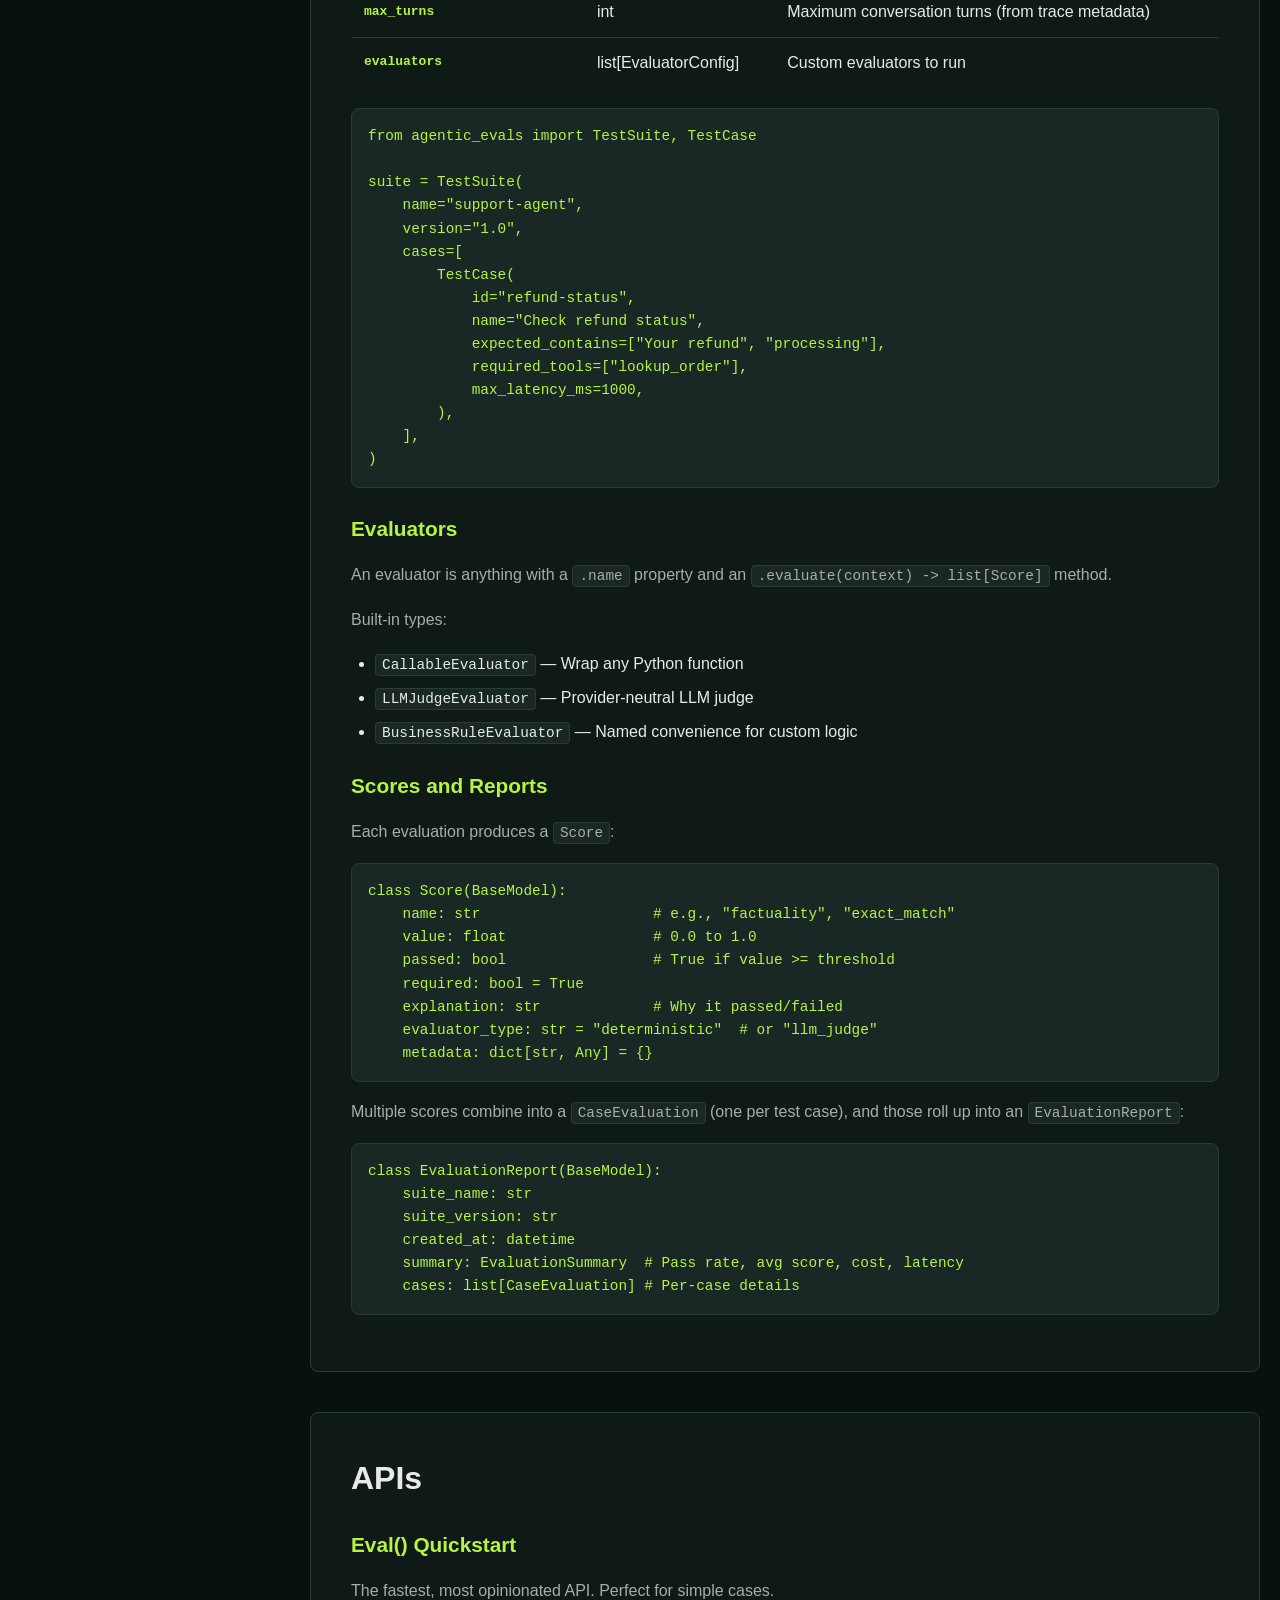
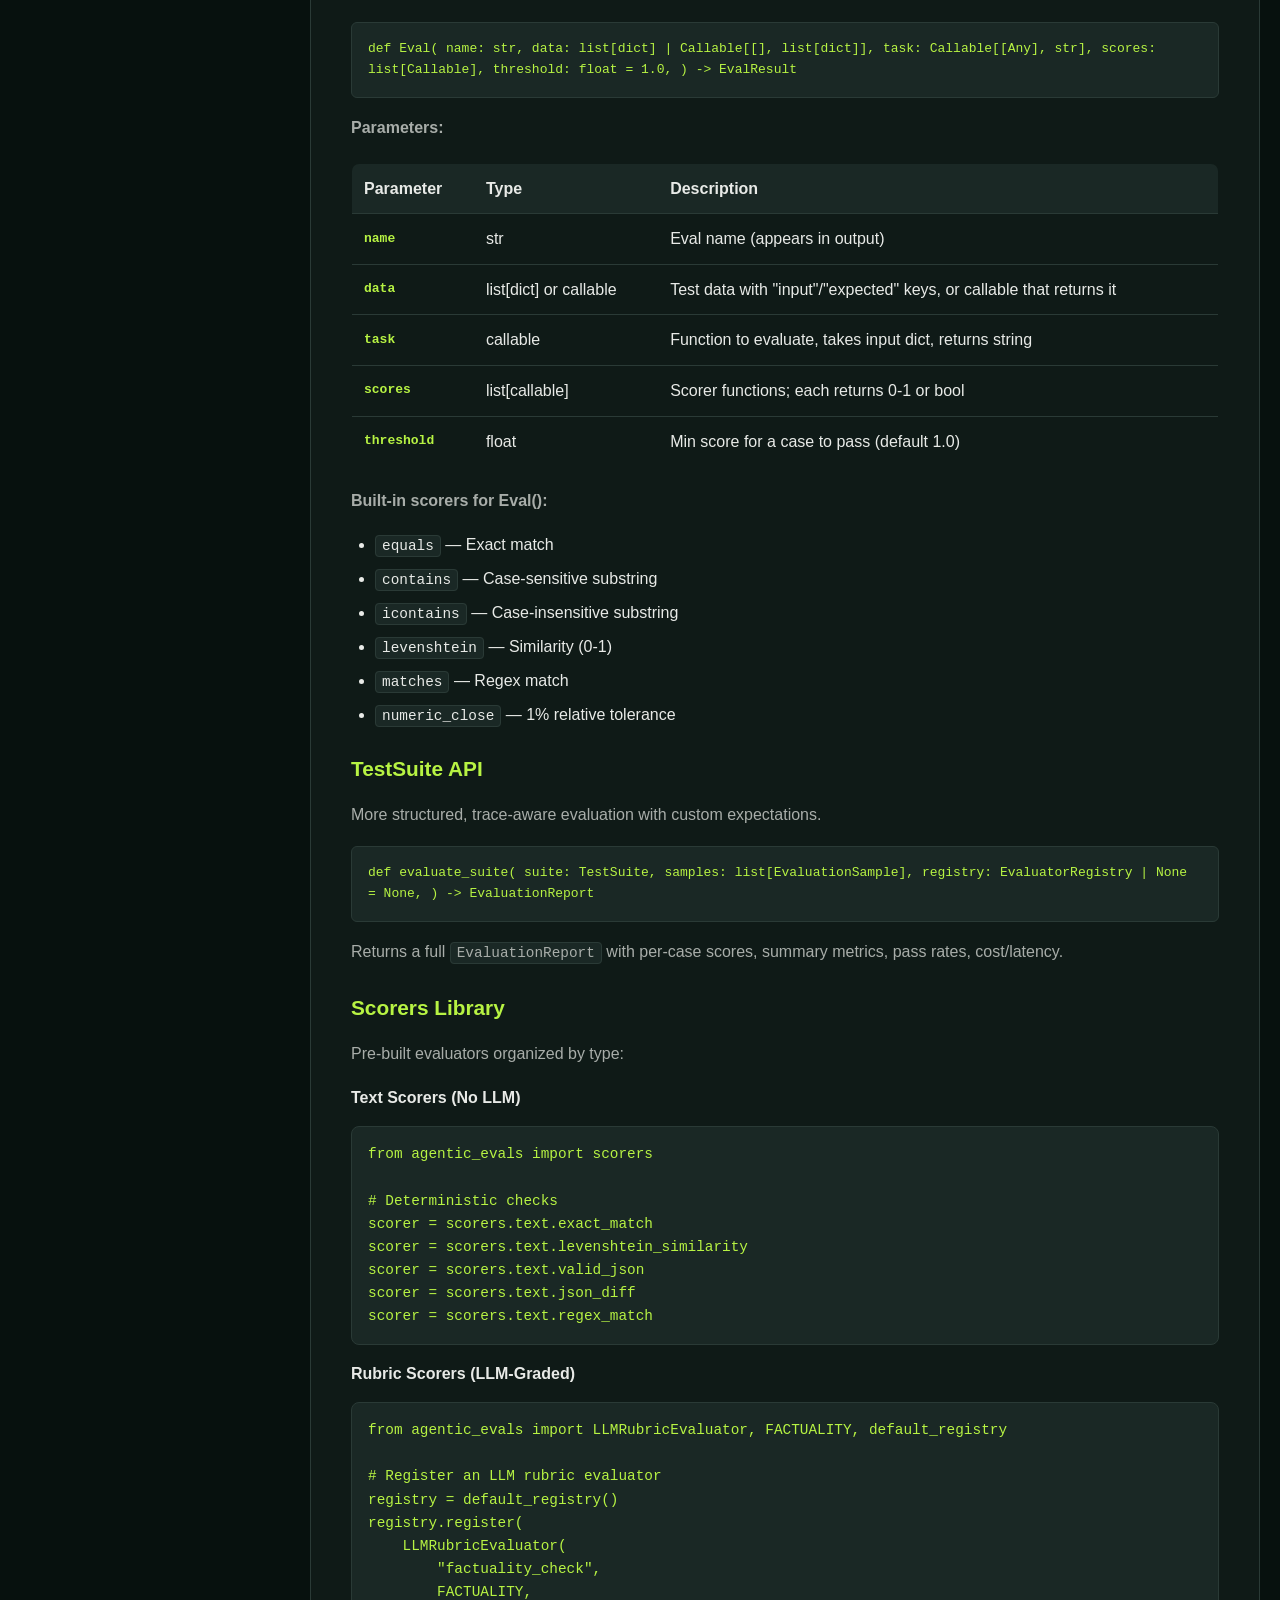
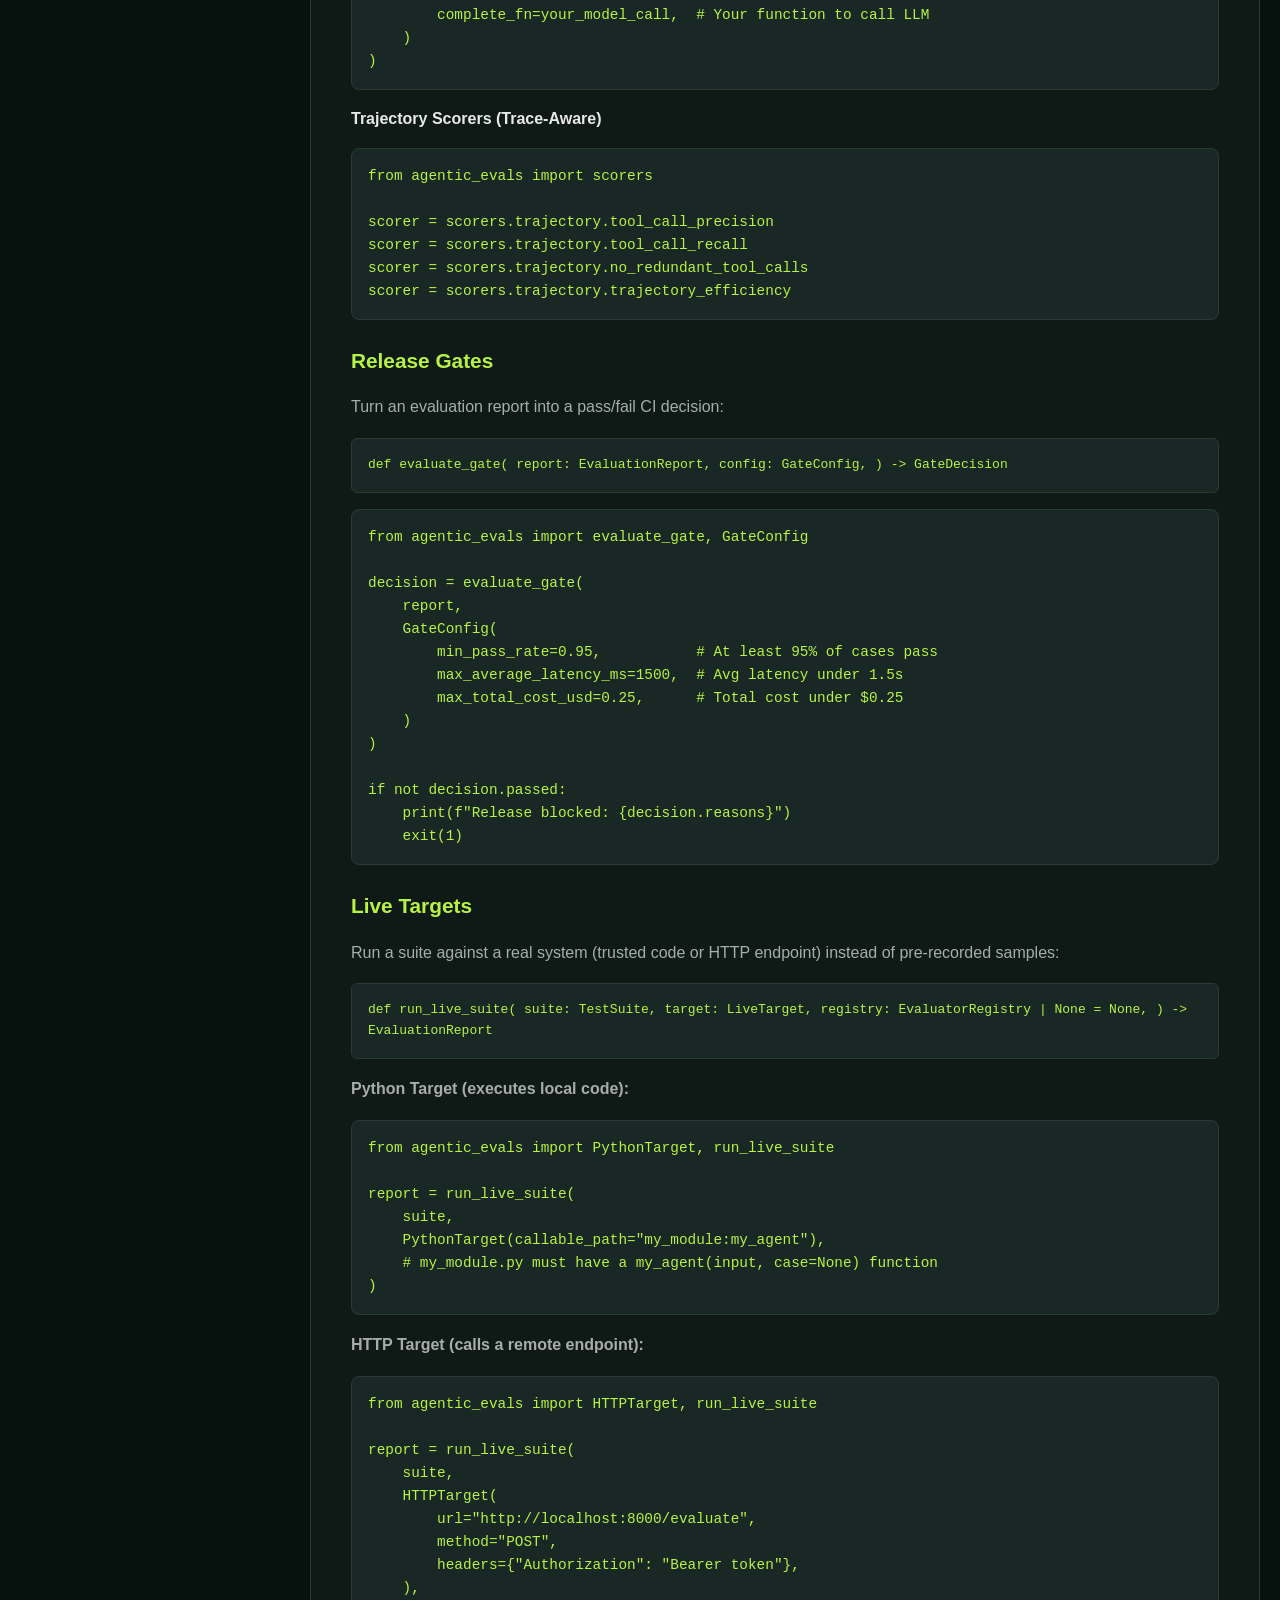
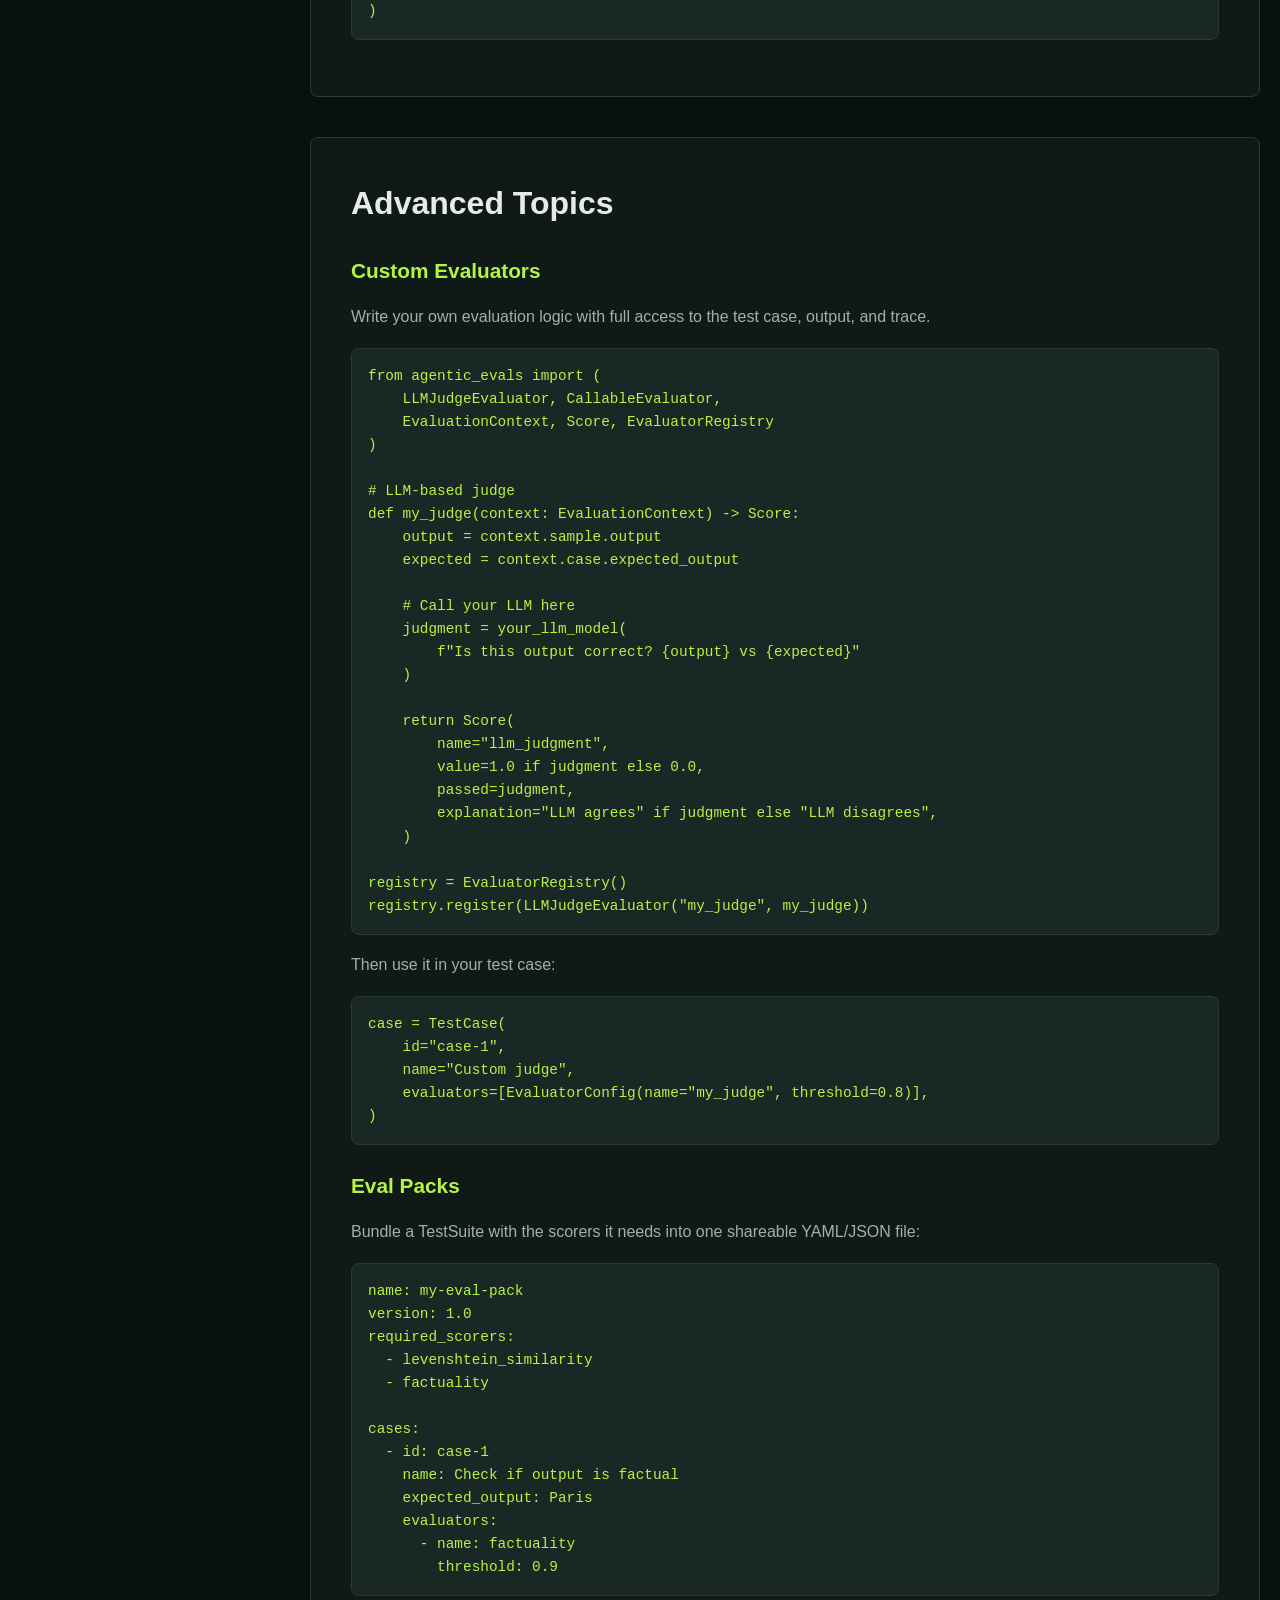
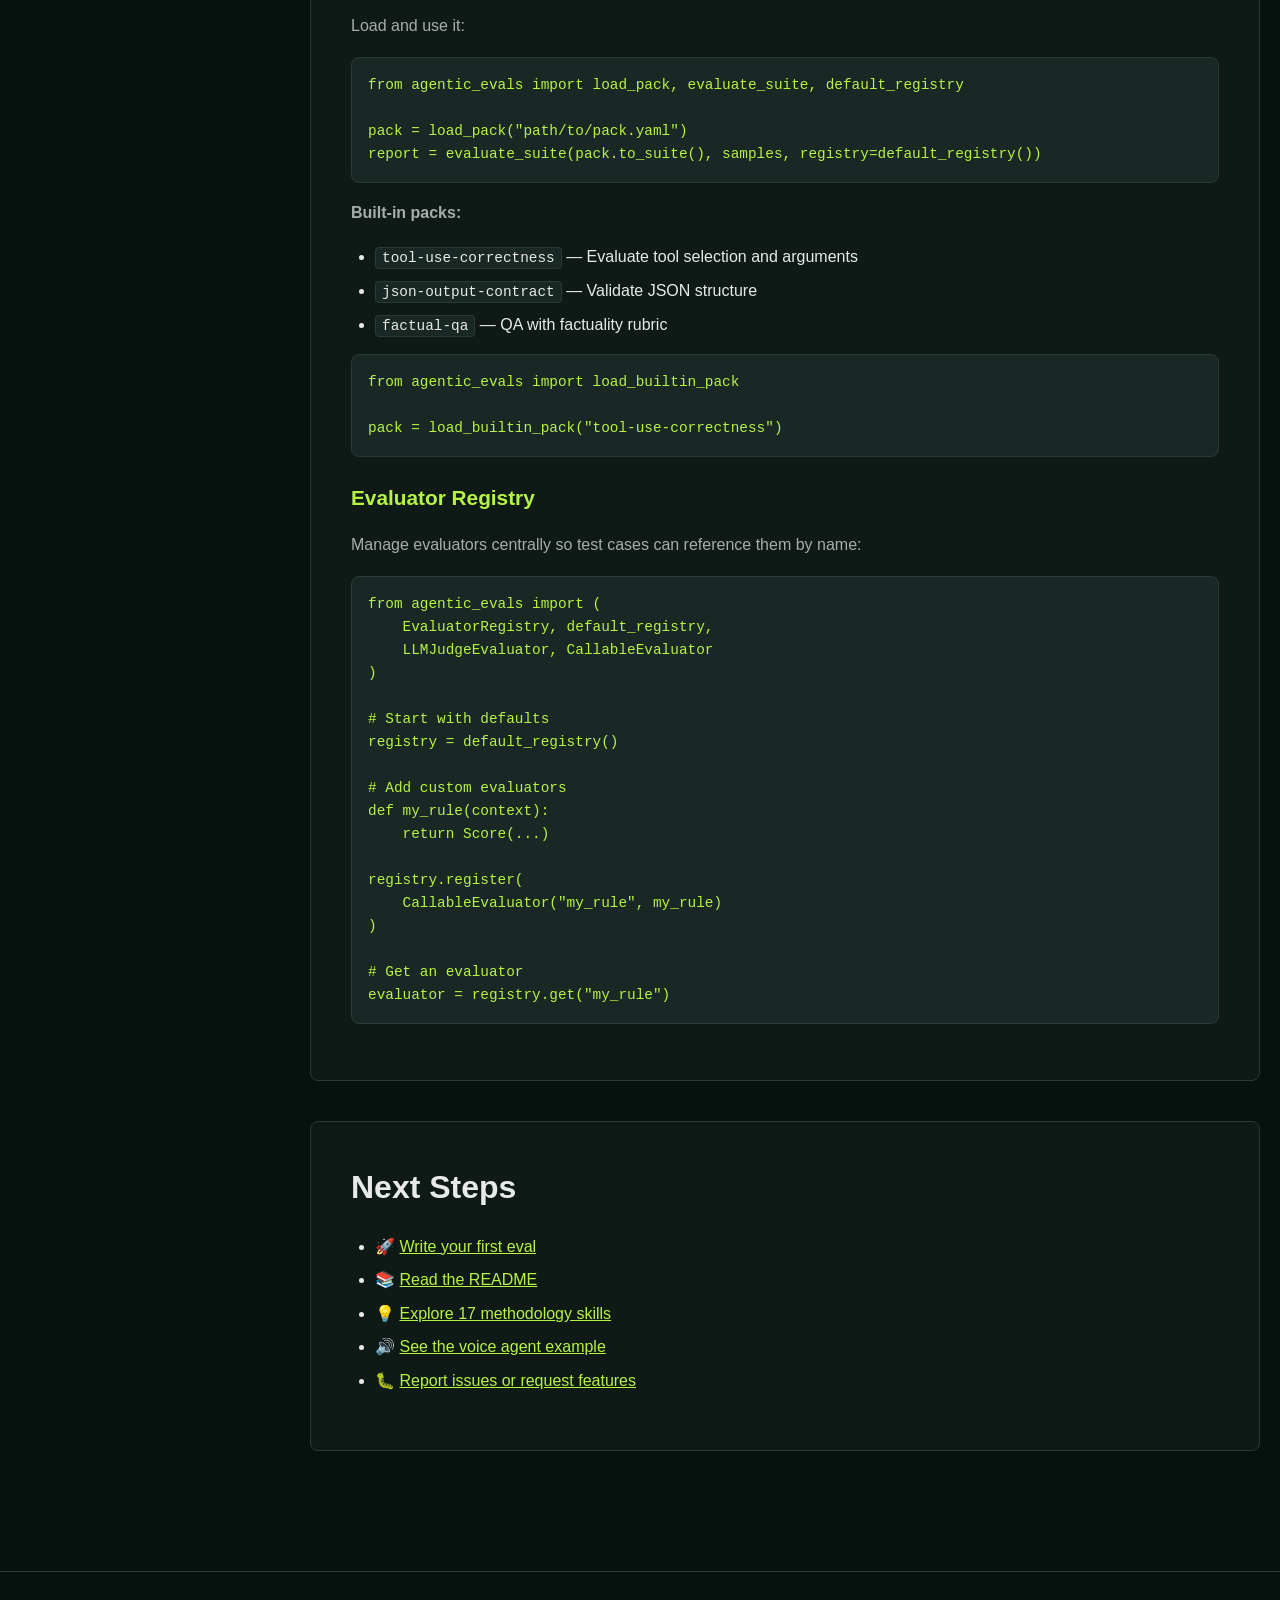
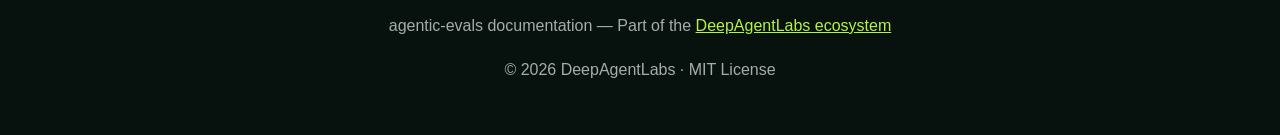
==== commit 8676027d: "Align website colors with DeepAgentLabs theme Updated color scheme to match main website: - Backgrou" ====
--- a/docs/docs/index.html
+++ b/docs/docs/index.html
@@ -13,13 +13,18 @@
     }
 
     :root {
+      --ink: #07110e;
+      --paper: #f2f0e9;
+      --acid: #b7f343;
+      --mint: #d8f7c0;
+      --muted: #5f6863;
       --bg-primary: #07110e;
       --bg-secondary: #0f1a17;
       --bg-tertiary: #1a2825;
       --text-primary: #e8eae7;
       --text-secondary: #a8ada9;
-      --accent-primary: #4ade80;
-      --accent-secondary: #0ea5e9;
+      --accent-primary: #b7f343;
+      --accent-secondary: #b7f343;
       --border-color: #2a3a36;
     }
 
@@ -183,7 +188,7 @@
       background: none;
       border: none;
       padding: 0;
-      color: #4ade80;
+      color: #b7f343;
     }
 
     .param-table {
@@ -227,7 +232,7 @@
     }
 
     .note {
-      background: rgba(14, 165, 233, 0.1);
+      background: rgba(183, 243, 67, 0.1);
       border-left: 4px solid var(--accent-secondary);
       padding: 16px;
       margin: 20px 0;
@@ -265,7 +270,7 @@
       padding: 16px;
       font-family: monospace;
       margin: 16px 0;
-      color: #4ade80;
+      color: #b7f343;
       overflow-x: auto;
     }
 
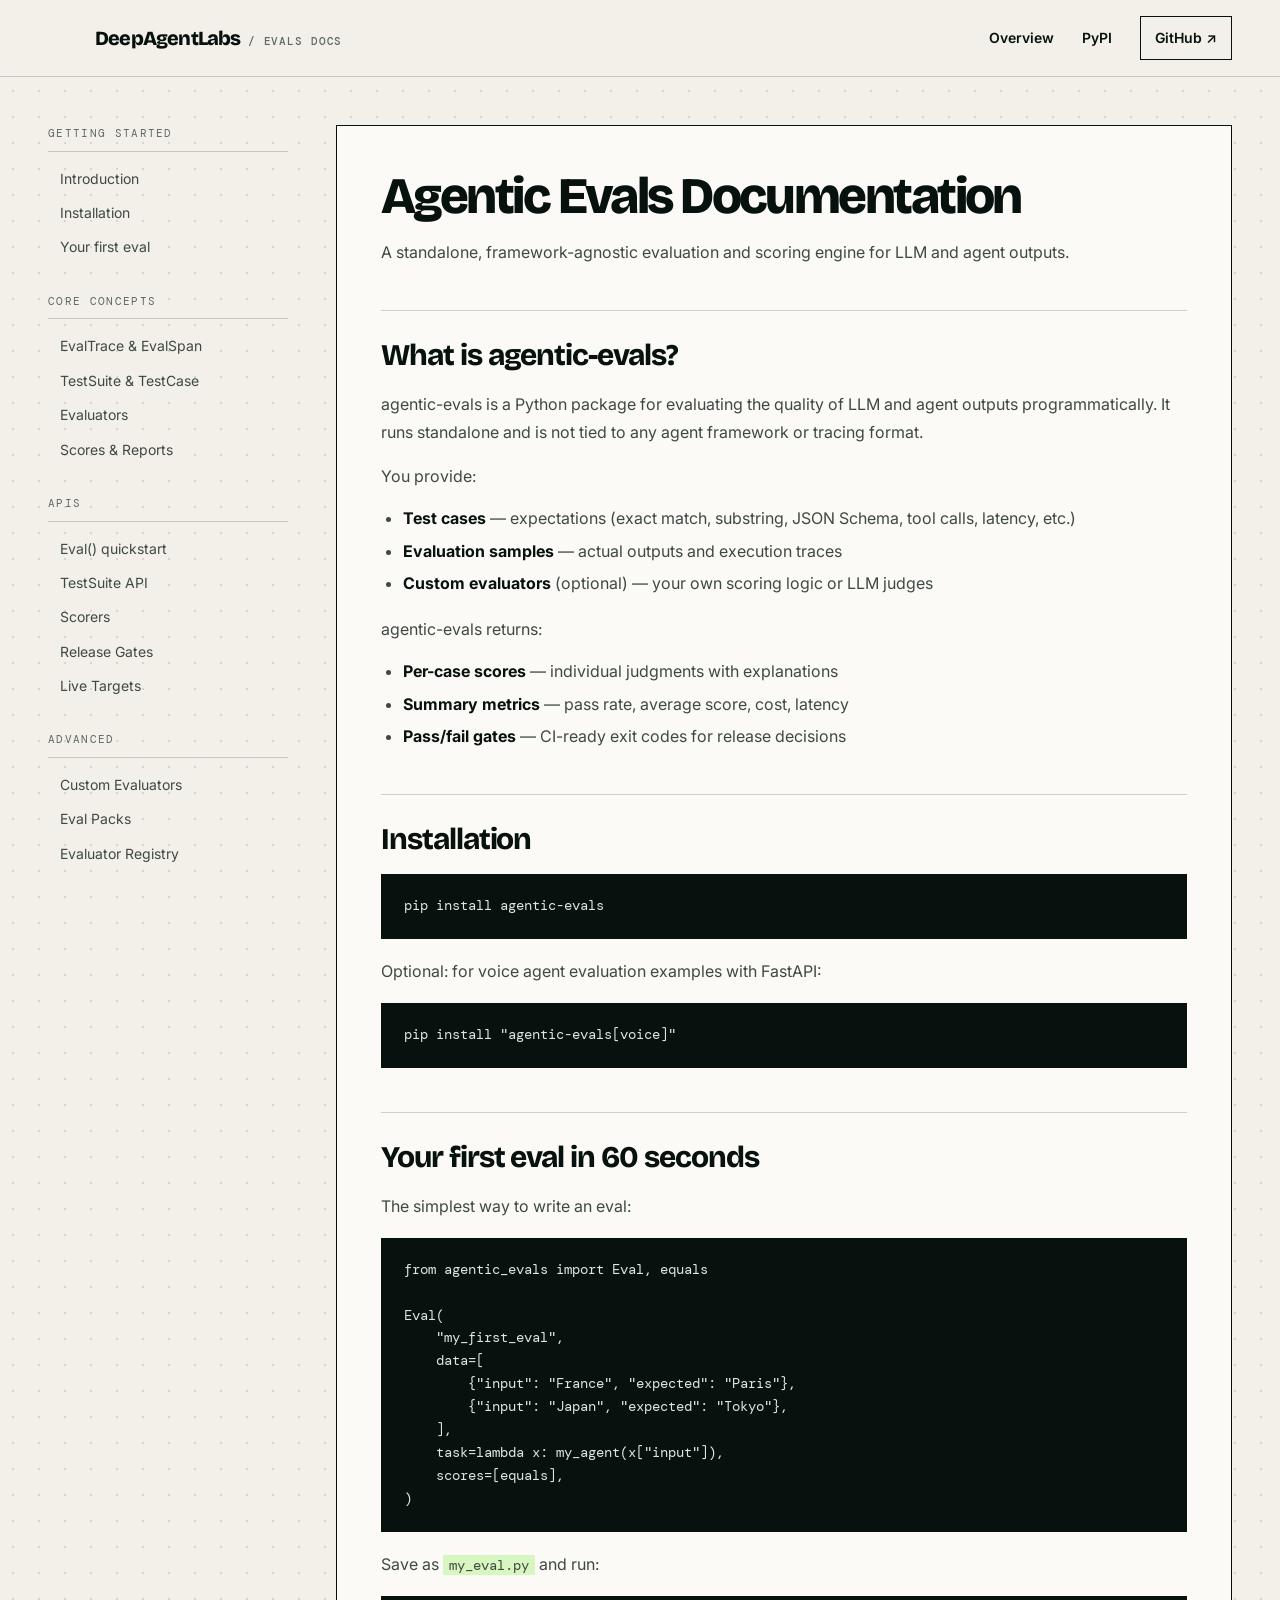
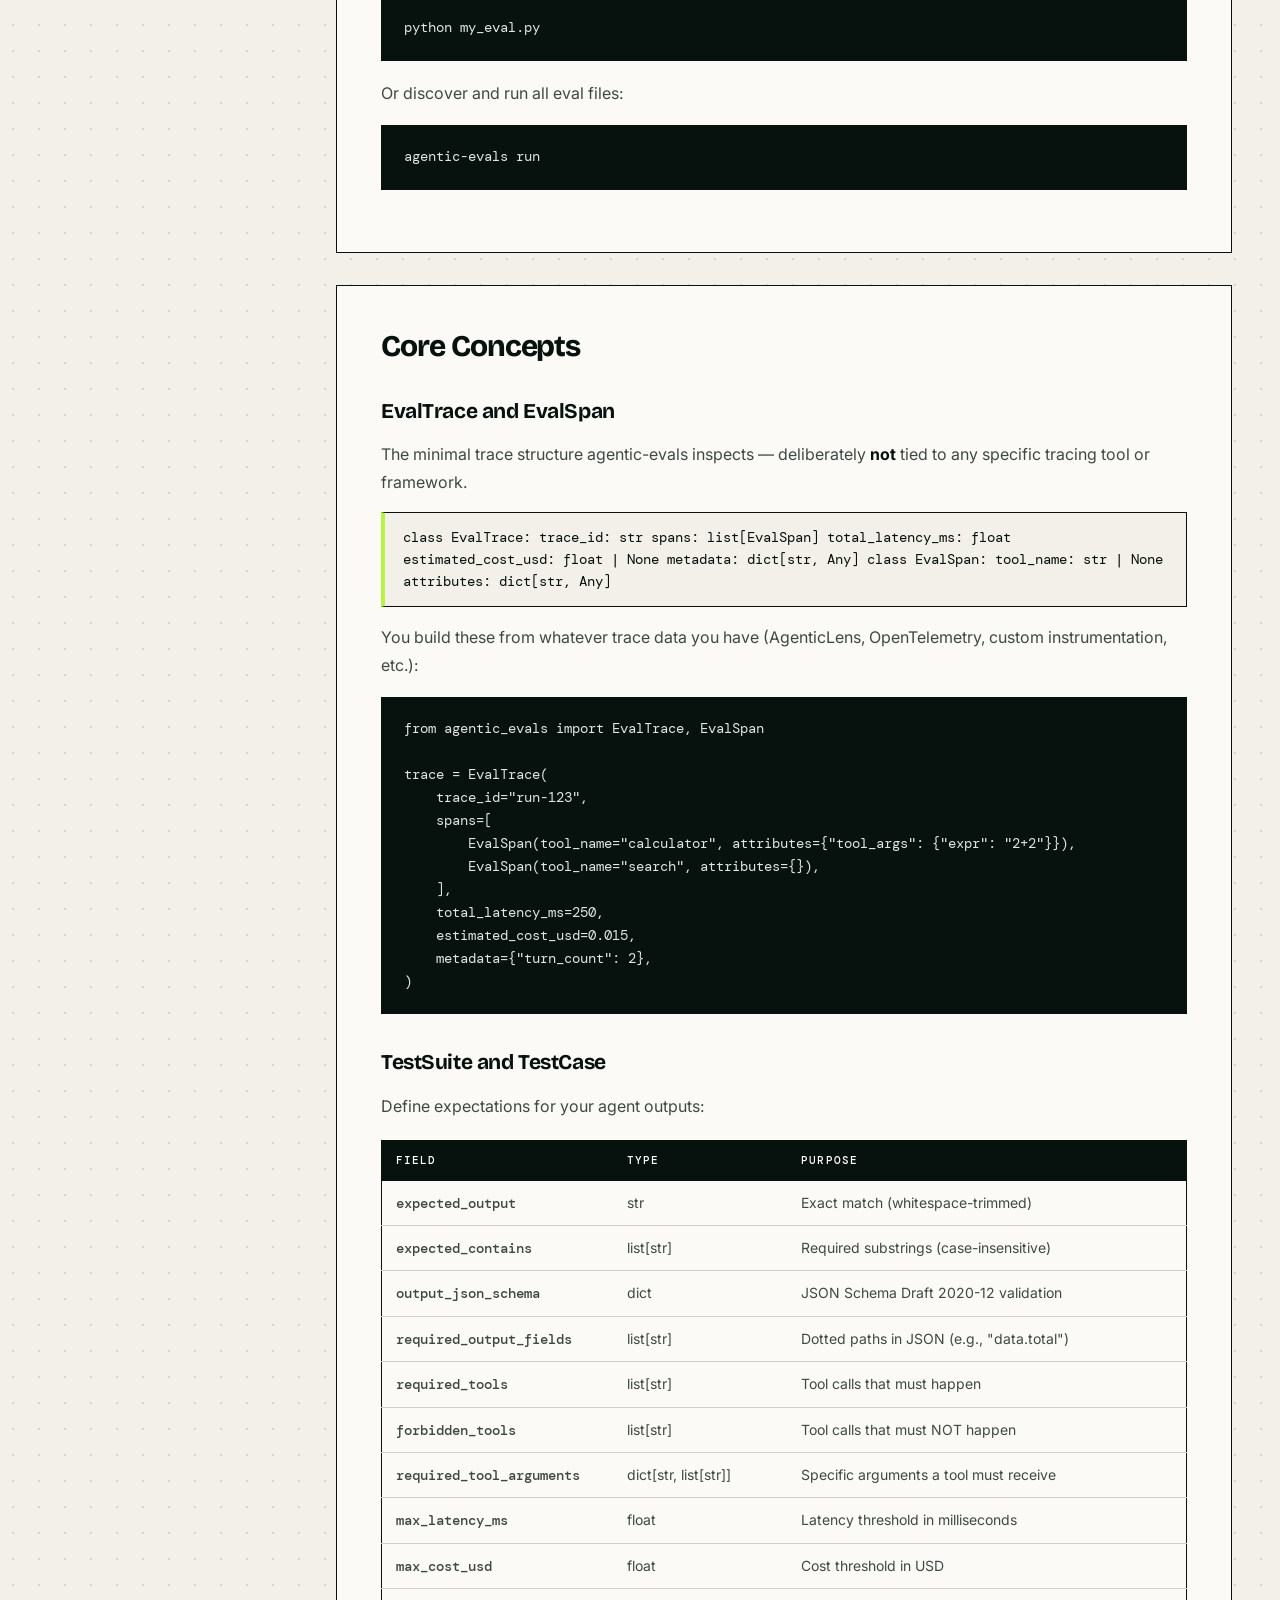
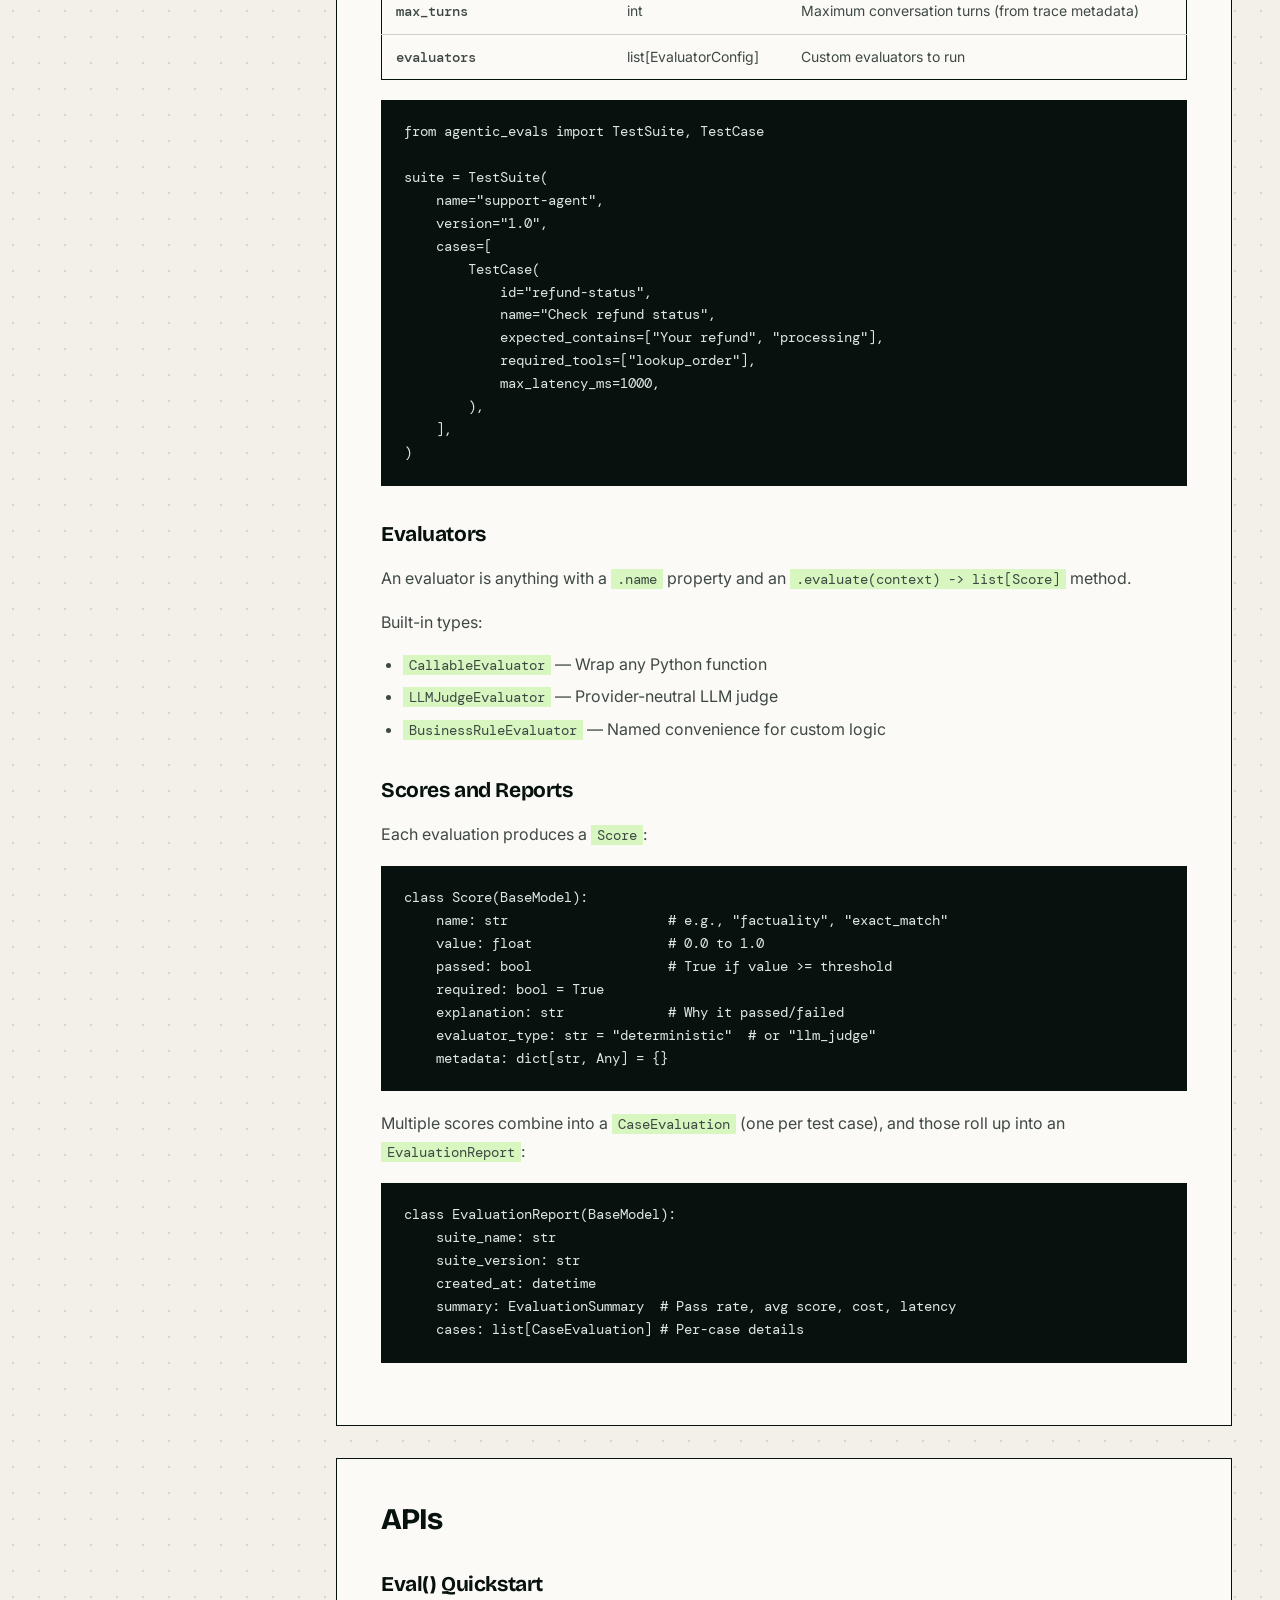
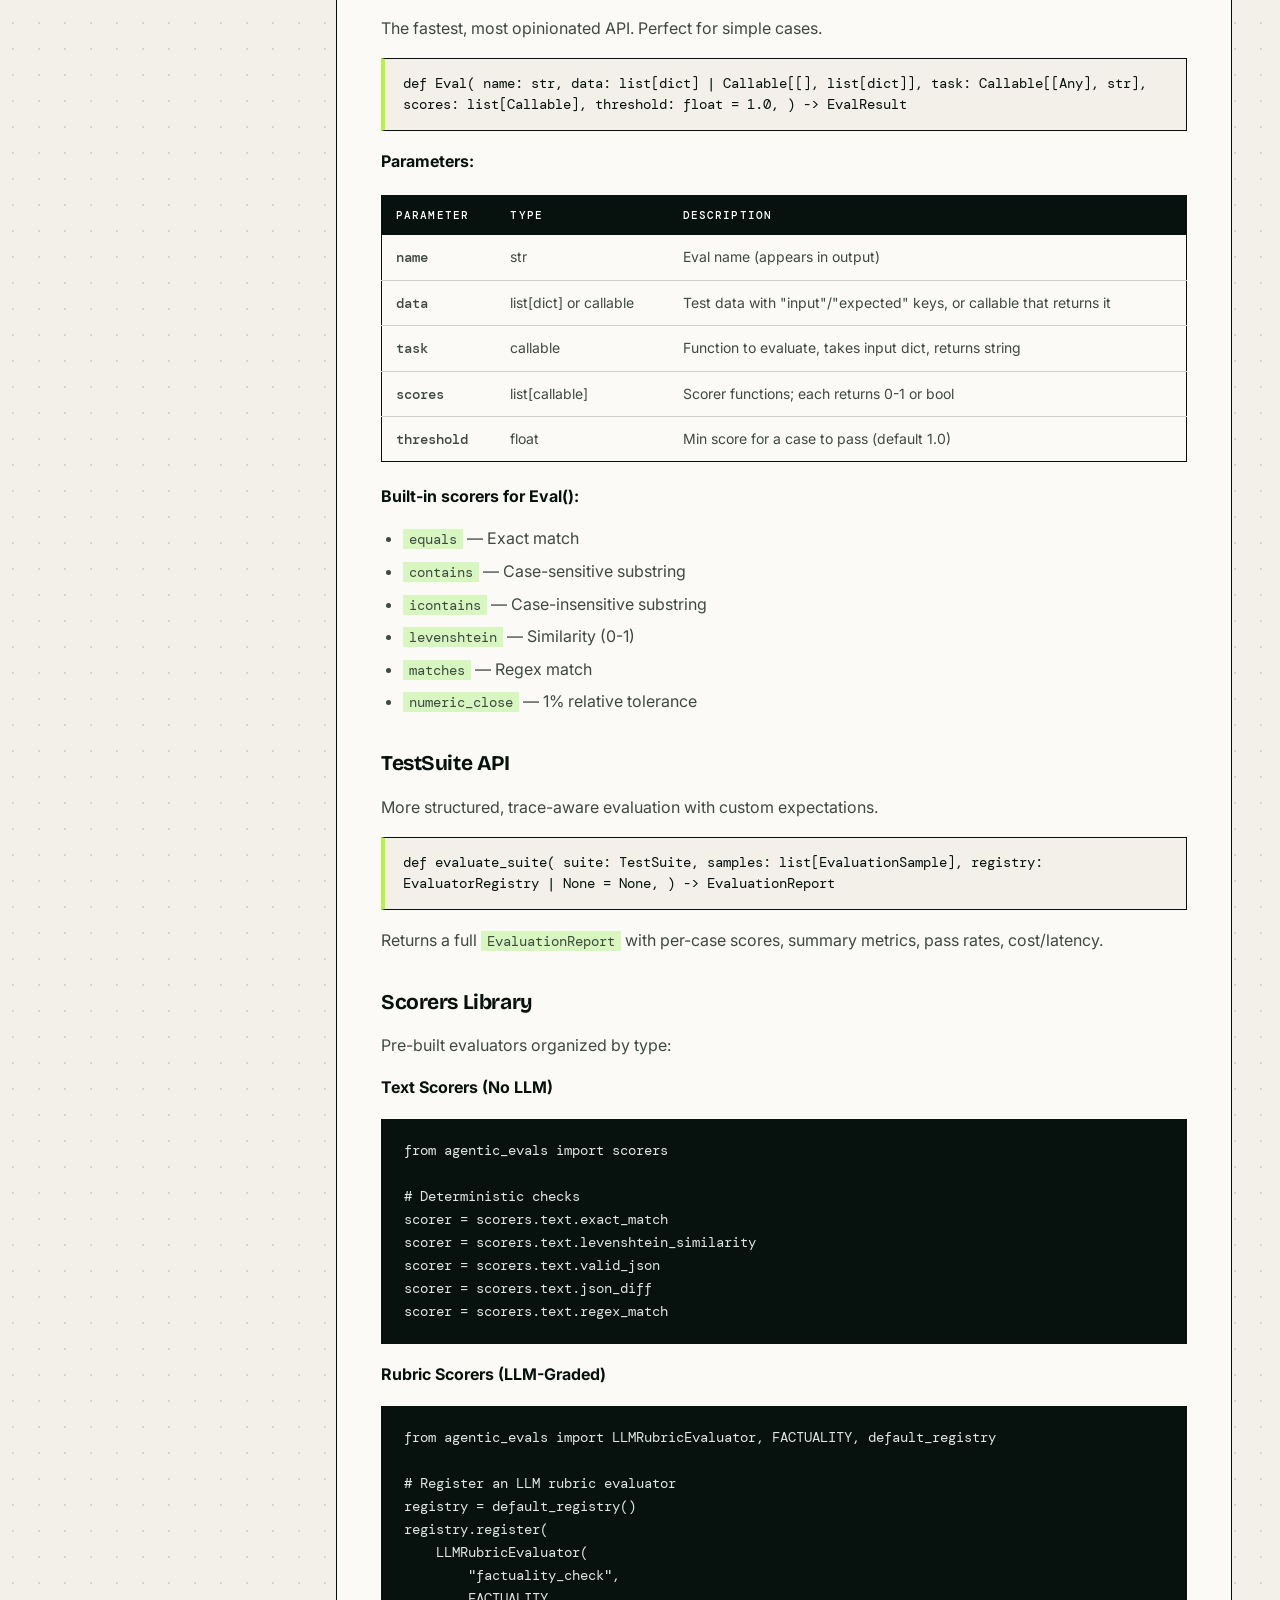
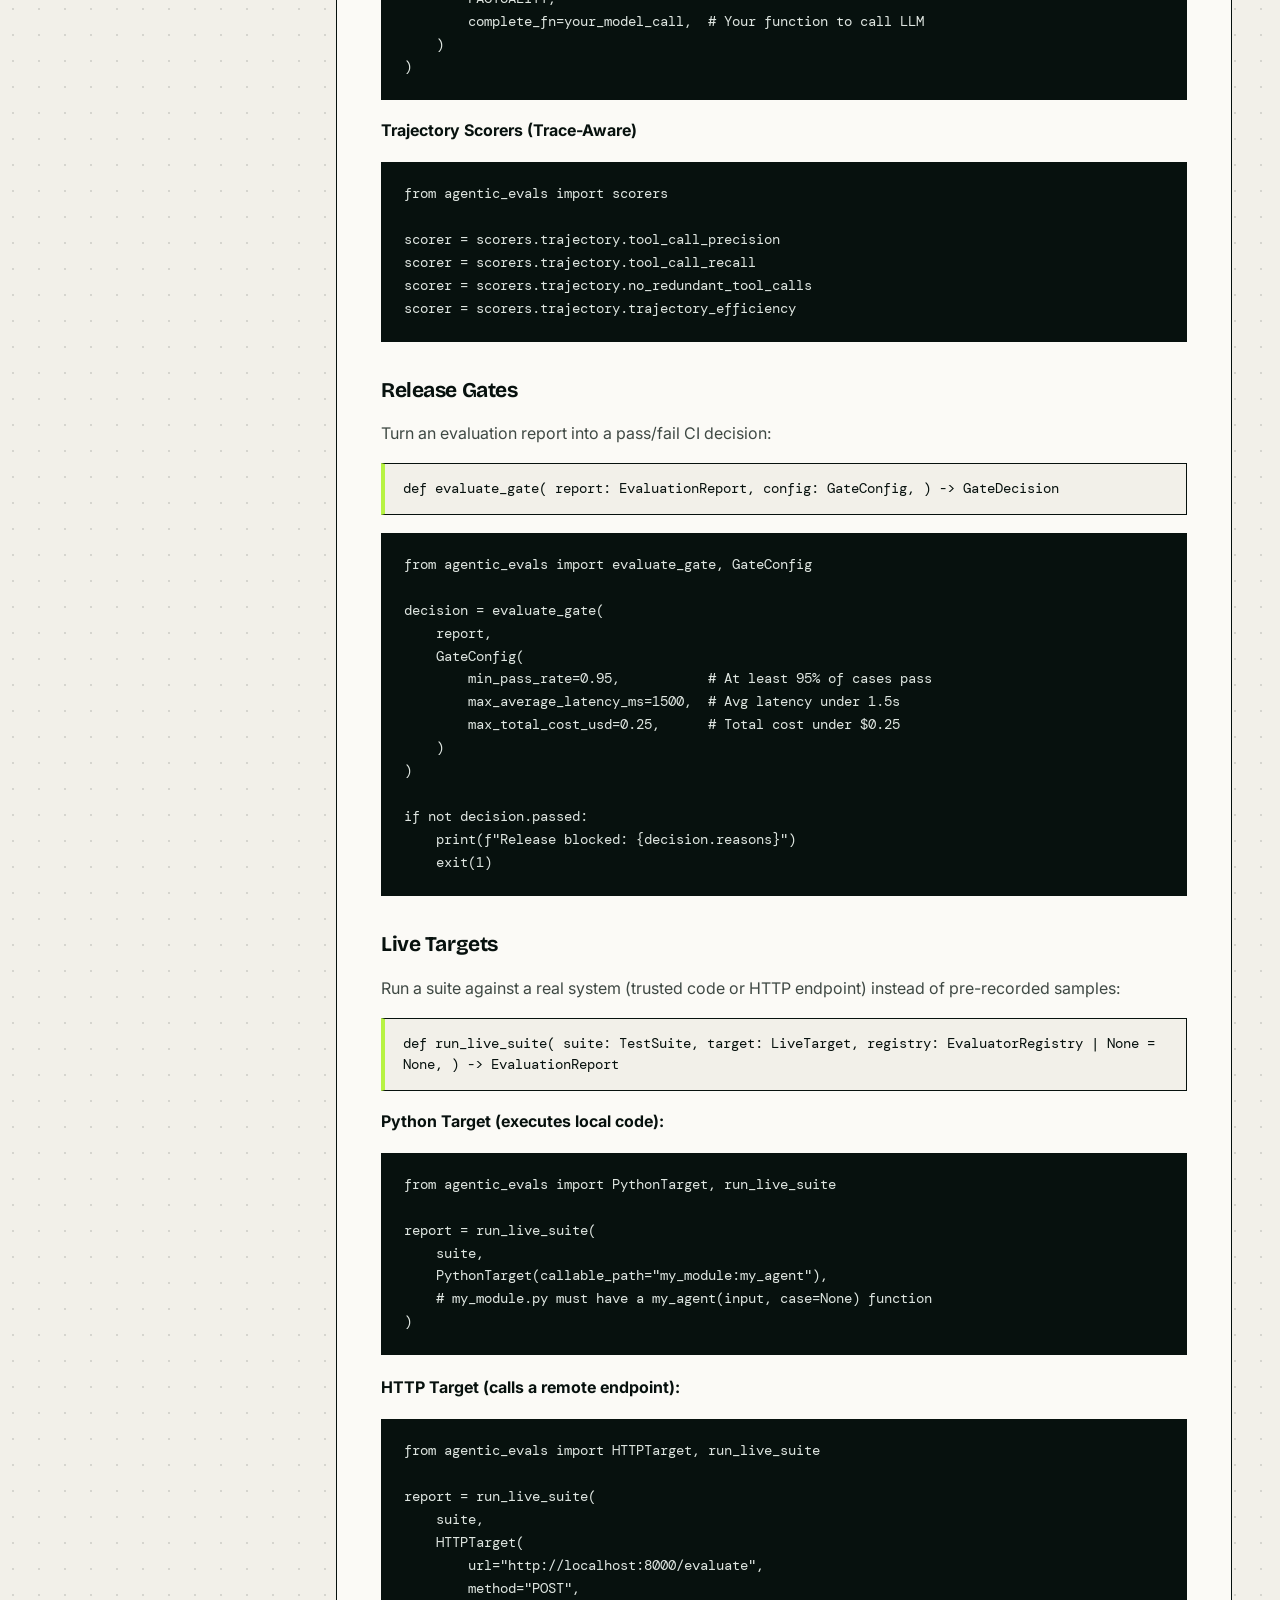
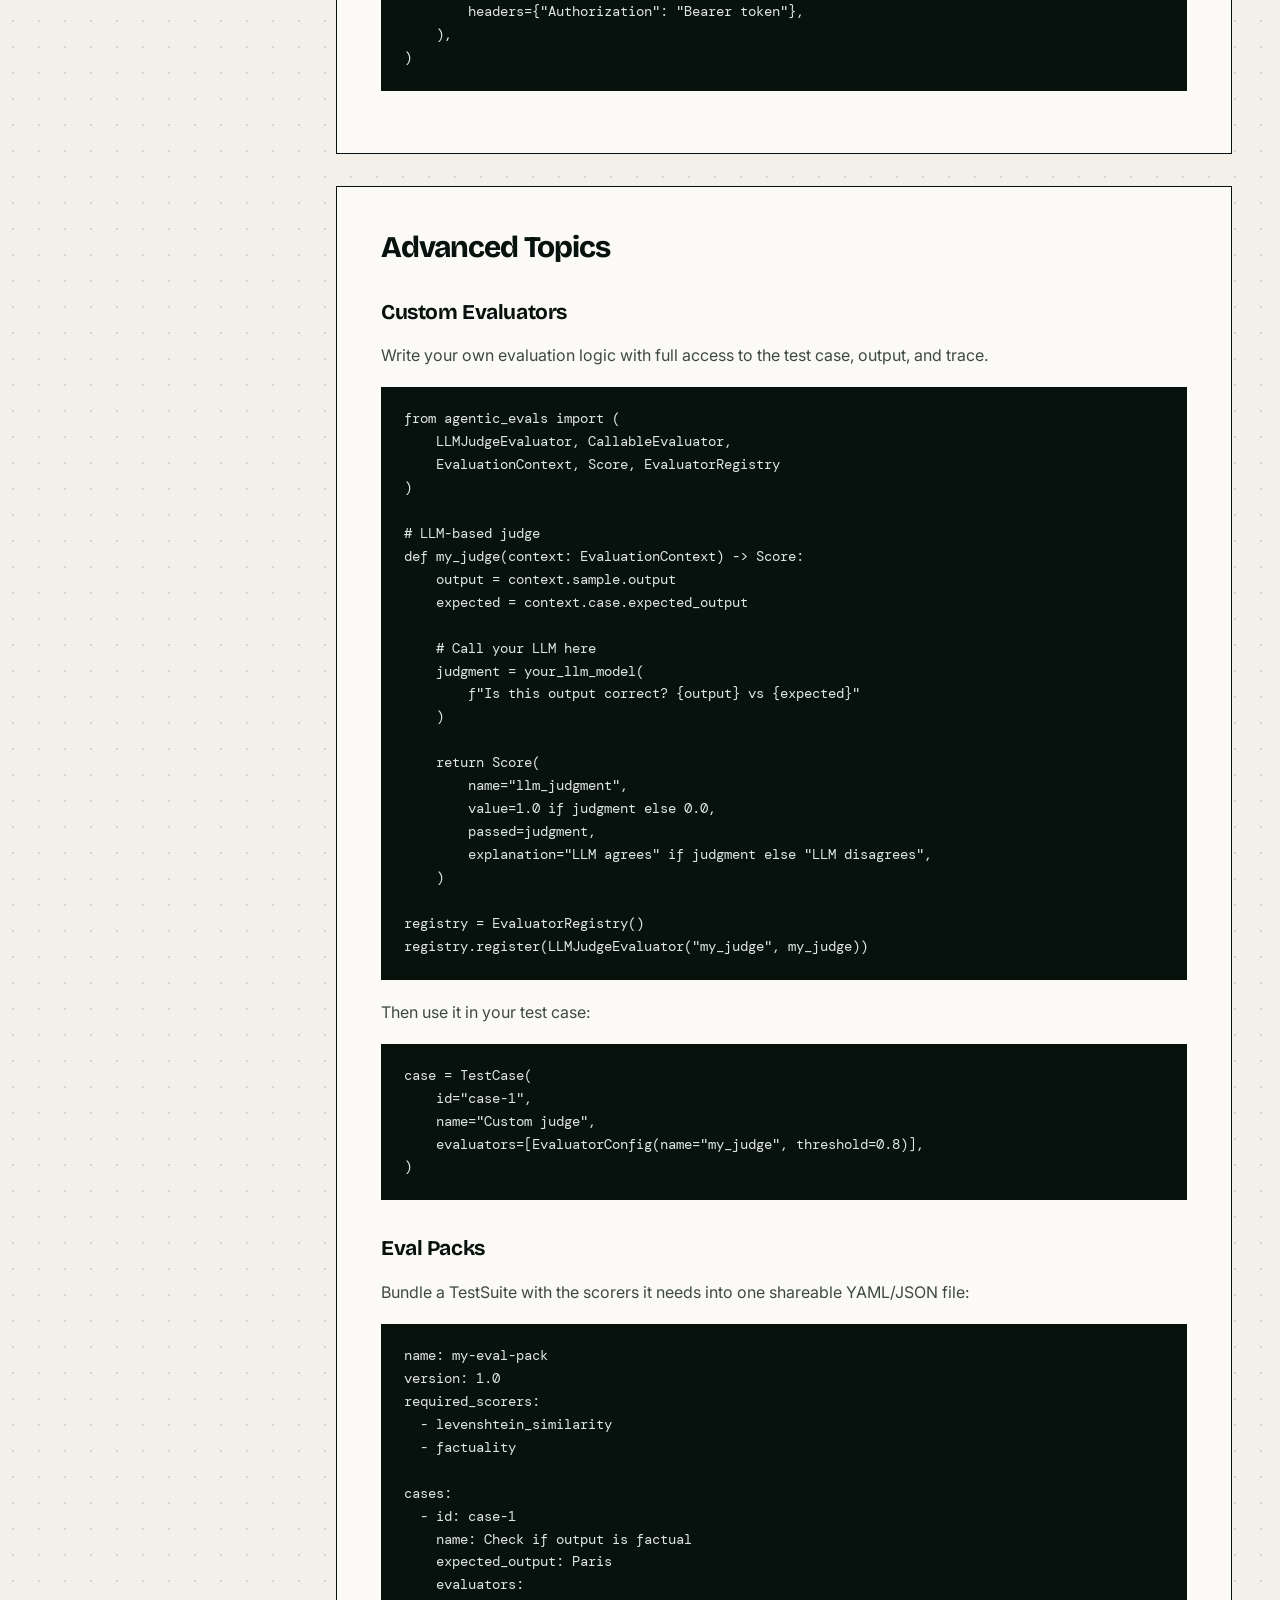
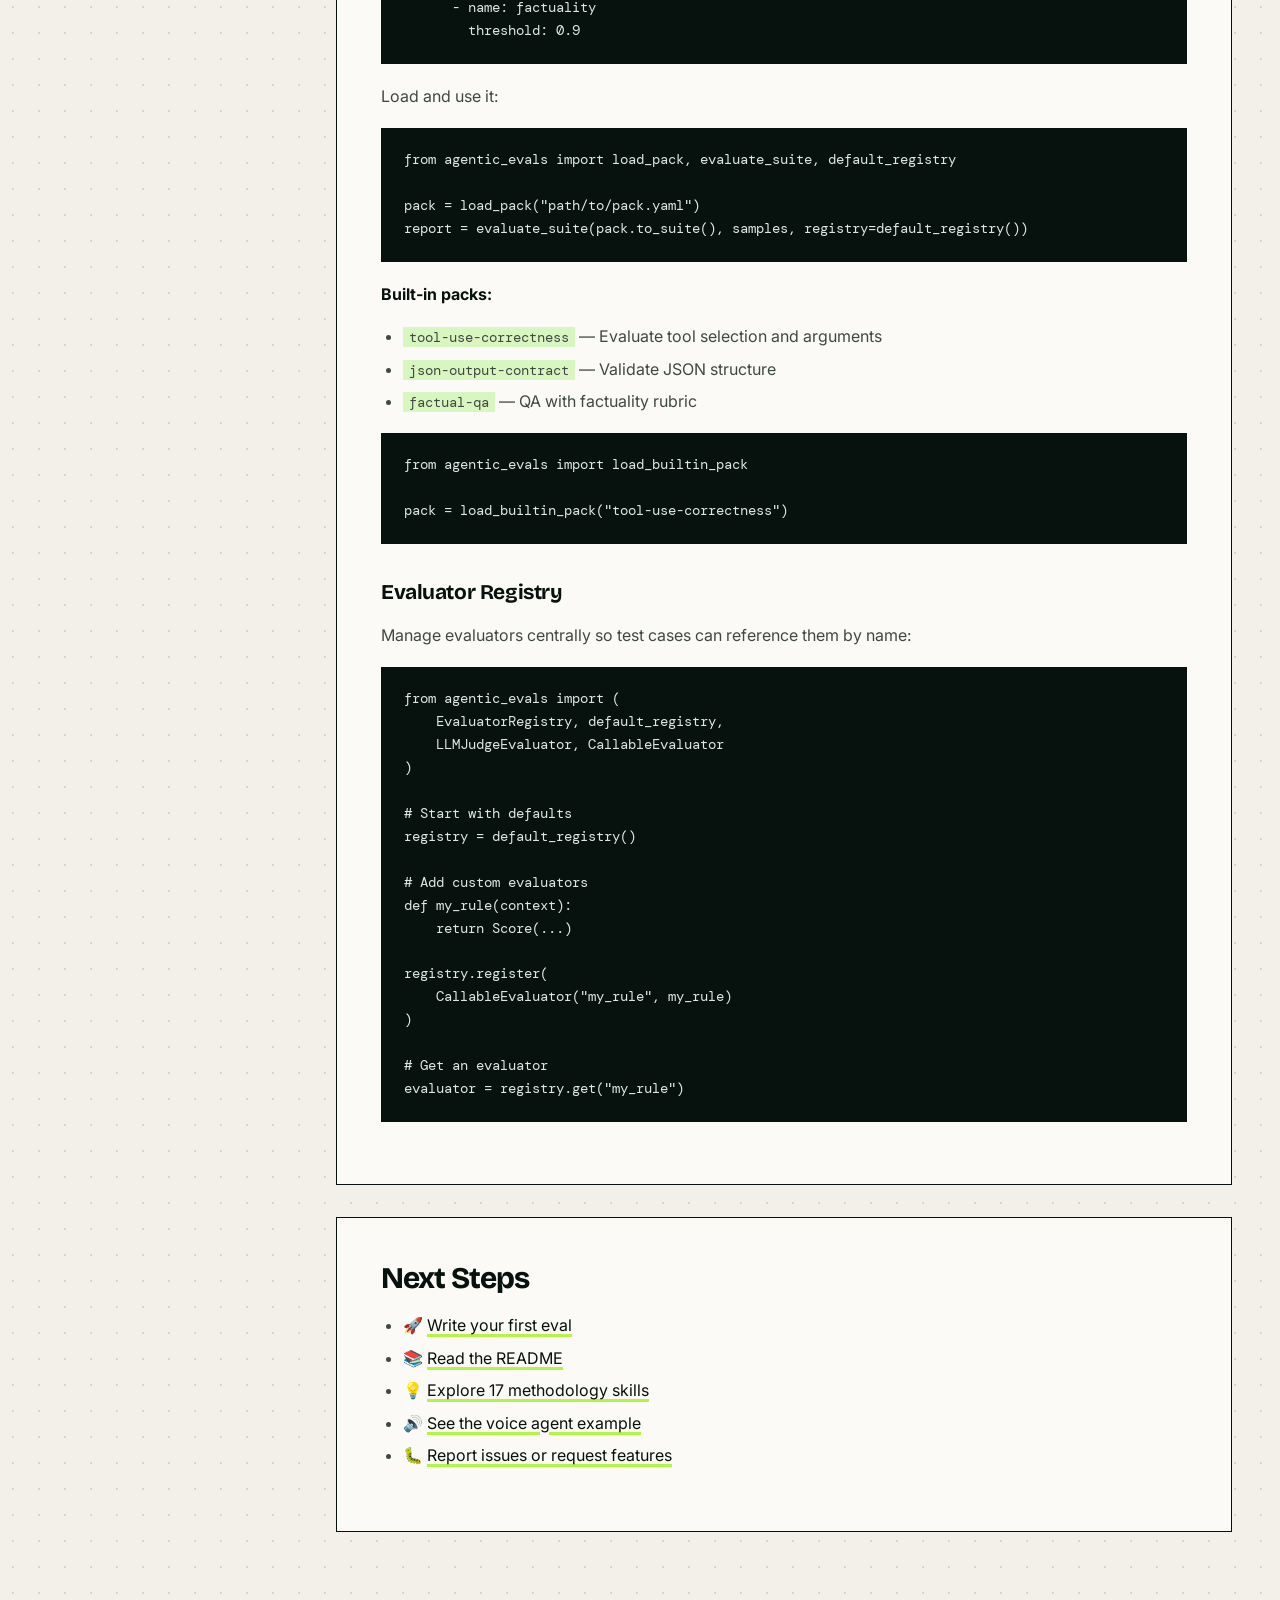
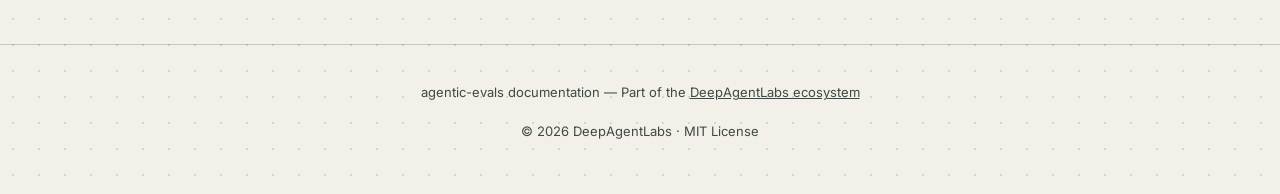
==== commit 43427803: "Match website to DeepAgentLabs light theme and correct examples Restyle the landing and docs pages t" ====
--- a/docs/docs/index.html
+++ b/docs/docs/index.html
@@ -3,300 +3,217 @@
 <head>
   <meta charset="utf-8">
   <meta name="viewport" content="width=device-width, initial-scale=1">
+  <meta name="theme-color" content="#f2f0e9">
   <meta name="description" content="Agentic Evals documentation — API reference, guides, and examples">
-  <title>Agentic Evals Documentation</title>
+  <title>Agentic Evals Docs — DeepAgentLabs</title>
+  <link rel="preconnect" href="https://fonts.googleapis.com">
+  <link rel="preconnect" href="https://fonts.gstatic.com" crossorigin>
+  <link href="https://fonts.googleapis.com/css2?family=Bricolage+Grotesque:opsz,wght@12..96,500..800&family=Inter:wght@400;500;600;700&family=DM+Mono:wght@400;500&display=swap" rel="stylesheet">
   <style>
-    * {
-      margin: 0;
-      padding: 0;
-      box-sizing: border-box;
-    }
-
     :root {
       --ink: #07110e;
       --paper: #f2f0e9;
       --acid: #b7f343;
       --mint: #d8f7c0;
+      --line: rgba(7, 17, 14, .18);
       --muted: #5f6863;
-      --bg-primary: #07110e;
-      --bg-secondary: #0f1a17;
-      --bg-tertiary: #1a2825;
-      --text-primary: #e8eae7;
-      --text-secondary: #a8ada9;
-      --accent-primary: #b7f343;
-      --accent-secondary: #b7f343;
-      --border-color: #2a3a36;
-    }
-
+      --body: #3f4944;
+      --max: 1240px;
+      --font-display: 'Bricolage Grotesque', Arial, sans-serif;
+      --font-body: Inter, Arial, sans-serif;
+      --font-mono: 'DM Mono', ui-monospace, monospace;
+    }
+
+    * { margin: 0; padding: 0; box-sizing: border-box; }
+    html { scroll-behavior: smooth; scroll-padding-top: 100px; }
     body {
-      font-family: -apple-system, BlinkMacSystemFont, "Segoe UI", Roboto, sans-serif;
-      background: var(--bg-primary);
-      color: var(--text-primary);
+      background-color: var(--paper);
+      background-image: radial-gradient(rgba(7, 17, 14, .12) 1px, transparent 1px);
+      background-size: 26px 26px;
+      color: var(--ink);
+      font-family: var(--font-body);
       line-height: 1.6;
-    }
-
-    .container {
-      max-width: 1400px;
-      margin: 0 auto;
-      padding: 0 20px;
-    }
+      -webkit-font-smoothing: antialiased;
+    }
+    a { color: inherit; }
+
+    .container { max-width: var(--max); margin: 0 auto; padding: 0 28px; }
 
     header {
-      border-bottom: 1px solid var(--border-color);
-      padding: 24px 0;
-      margin-bottom: 40px;
       position: sticky;
       top: 0;
-      background: rgba(7, 17, 14, 0.95);
-      backdrop-filter: blur(10px);
       z-index: 100;
-    }
-
-    .header-content {
+      background: rgba(242, 240, 233, .94);
+      backdrop-filter: blur(8px);
+      border-bottom: 1px solid var(--line);
+      margin-bottom: 48px;
+    }
+    .header-content { height: 76px; display: flex; justify-content: space-between; align-items: center; }
+    .brand {
       display: flex;
-      justify-content: space-between;
       align-items: center;
-    }
-
-    .logo {
-      font-weight: 600;
+      gap: 11px;
+      font-family: var(--font-display);
+      font-weight: 800;
+      letter-spacing: -.04em;
       font-size: 20px;
-    }
-
-    nav {
-      display: flex;
-      gap: 24px;
-    }
-
-    nav a {
-      color: var(--text-secondary);
       text-decoration: none;
     }
-
-    nav a:hover {
-      color: var(--accent-primary);
-    }
-
-    main {
-      display: grid;
-      grid-template-columns: 250px 1fr;
-      gap: 40px;
-      margin-bottom: 80px;
-    }
-
-    .sidebar {
-      position: sticky;
-      top: 80px;
-      height: fit-content;
-    }
-
-    .sidebar-section {
+    .brand-logo {
+      display: block;
+      width: 36px;
+      height: 36px;
+      flex: 0 0 36px;
+      overflow: hidden;
+      background-image: url("/assets/img/dal-logo.png");
+      background-repeat: no-repeat;
+      background-size: 88px 88px;
+      background-position: center -15px;
+      border-radius: 8px;
+    }
+    .brand small {
+      font-family: var(--font-mono);
+      font-size: 11px;
+      font-weight: 500;
+      letter-spacing: .08em;
+      color: var(--muted);
+      text-transform: uppercase;
+      margin-left: 4px;
+    }
+    header nav { display: flex; align-items: center; gap: 28px; font-size: 14px; font-weight: 600; }
+    header nav a { text-decoration: none; }
+    header nav a:hover { opacity: .6; }
+    header nav .nav-cta { padding: 10px 14px; border: 1px solid var(--ink); }
+    header nav .nav-cta:hover { opacity: 1; background: var(--ink); color: #fff; }
+
+    main { display: grid; grid-template-columns: 240px minmax(0, 1fr); gap: 48px; margin-bottom: 80px; }
+
+    .sidebar { position: sticky; top: 110px; height: fit-content; }
+    .sidebar-section { margin-bottom: 28px; }
+    .sidebar-title {
+      font-family: var(--font-mono);
+      font-size: 11px;
+      text-transform: uppercase;
+      letter-spacing: .12em;
+      color: var(--muted);
+      margin-bottom: 10px;
+      padding-bottom: 8px;
+      border-bottom: 1px solid var(--line);
+    }
+    .sidebar-links { list-style: none; margin: 0; }
+    .sidebar-links li { margin: 0; }
+    .sidebar-links a {
+      display: block;
+      padding: 6px 10px;
+      font-size: 14px;
+      color: var(--body);
+      text-decoration: none;
+      border-left: 2px solid transparent;
+      transition: background .15s, border-color .15s;
+    }
+    .sidebar-links a:hover,
+    .sidebar-links a.active { color: var(--ink); background: var(--mint); border-left-color: var(--ink); }
+
+    article {
+      background: #fbfaf6;
+      border: 1px solid var(--ink);
+      padding: 44px;
       margin-bottom: 32px;
     }
 
-    .sidebar-title {
-      font-size: 0.85rem;
-      text-transform: uppercase;
-      letter-spacing: 0.1em;
-      color: var(--accent-primary);
-      margin-bottom: 12px;
-      font-weight: 600;
-    }
-
-    .sidebar-links {
-      list-style: none;
-    }
-
-    .sidebar-links li {
-      margin-bottom: 8px;
-    }
-
-    .sidebar-links a {
-      color: var(--text-secondary);
-      text-decoration: none;
-      font-size: 0.95rem;
-      display: block;
-      padding: 8px;
-      border-radius: 4px;
-      transition: all 0.2s;
-    }
-
-    .sidebar-links a:hover,
-    .sidebar-links a.active {
-      color: var(--accent-primary);
-      background: var(--bg-tertiary);
-    }
-
-    article {
-      background: var(--bg-secondary);
-      border: 1px solid var(--border-color);
-      border-radius: 8px;
-      padding: 40px;
-      margin-bottom: 40px;
-    }
-
-    h1 {
-      font-size: 2.5rem;
-      margin-bottom: 16px;
-      color: var(--accent-secondary);
-    }
-
+    h1, h2, h3 { font-family: var(--font-display); color: var(--ink); }
+    h1 { font-size: clamp(36px, 4vw, 52px); font-weight: 800; letter-spacing: -.05em; line-height: 1.02; margin-bottom: 16px; }
     h2 {
-      font-size: 2rem;
-      margin: 40px 0 20px;
-      padding-top: 20px;
-      border-top: 1px solid var(--border-color);
-    }
-
-    h2:first-child {
-      border-top: none;
-      padding-top: 0;
-      margin-top: 0;
-    }
-
-    h3 {
-      font-size: 1.3rem;
-      margin: 24px 0 16px;
-      color: var(--accent-primary);
-    }
-
-    p {
-      margin-bottom: 16px;
-      color: var(--text-secondary);
-      line-height: 1.8;
-    }
+      font-size: 30px;
+      font-weight: 750;
+      letter-spacing: -.035em;
+      line-height: 1.1;
+      margin: 44px 0 18px;
+      padding-top: 28px;
+      border-top: 1px solid var(--line);
+    }
+    h2:first-child { border-top: none; padding-top: 0; margin-top: 0; }
+    h3 { font-size: 21px; font-weight: 700; letter-spacing: -.02em; margin: 32px 0 12px; }
+
+    p { margin-bottom: 16px; color: var(--body); line-height: 1.75; }
+    strong { color: var(--ink); }
 
     code {
-      background: var(--bg-tertiary);
-      border: 1px solid var(--border-color);
-      padding: 2px 6px;
-      border-radius: 4px;
-      font-family: "SF Mono", monospace;
-      font-size: 0.9em;
-    }
-
+      font-family: var(--font-mono);
+      font-size: .88em;
+      background: var(--mint);
+      padding: 1px 6px;
+    }
     pre {
-      background: var(--bg-tertiary);
-      border: 1px solid var(--border-color);
-      border-radius: 8px;
-      padding: 16px;
+      background: var(--ink);
+      border: 1px solid var(--ink);
+      padding: 20px 22px;
       overflow-x: auto;
-      margin: 16px 0;
-    }
-
+      margin: 18px 0;
+    }
     pre code {
       background: none;
-      border: none;
       padding: 0;
-      color: #b7f343;
-    }
-
-    .param-table {
-      width: 100%;
-      border-collapse: collapse;
-      margin: 20px 0;
-      border: 1px solid var(--border-color);
-      border-radius: 8px;
-      overflow: hidden;
-    }
-
+      color: #dfe6e1;
+      font-size: 13.5px;
+      line-height: 1.7;
+    }
+
+    .param-table { width: 100%; border-collapse: collapse; margin: 20px 0; border: 1px solid var(--ink); font-size: 14px; }
     .param-table th {
-      background: var(--bg-tertiary);
-      padding: 12px;
+      background: var(--ink);
+      color: #fff;
+      padding: 11px 14px;
       text-align: left;
-      font-weight: 600;
-      border-bottom: 1px solid var(--border-color);
-    }
-
-    .param-table td {
-      padding: 12px;
-      border-bottom: 1px solid var(--border-color);
-    }
-
-    .param-table tr:last-child td {
-      border-bottom: none;
-    }
-
-    .param-name {
-      font-weight: 600;
-      color: var(--accent-primary);
-      font-family: monospace;
-    }
-
-    .example-box {
-      background: var(--bg-tertiary);
-      border-left: 4px solid var(--accent-primary);
-      padding: 16px;
-      margin: 20px 0;
-      border-radius: 4px;
-    }
-
-    .note {
-      background: rgba(183, 243, 67, 0.1);
-      border-left: 4px solid var(--accent-secondary);
-      padding: 16px;
-      margin: 20px 0;
-      border-radius: 4px;
-    }
-
-    .warning {
-      background: rgba(249, 115, 22, 0.1);
-      border-left: 4px solid #f97316;
-      padding: 16px;
-      margin: 20px 0;
-      border-radius: 4px;
-    }
-
-    ul, ol {
-      margin: 16px 0 16px 24px;
-    }
-
-    li {
-      margin-bottom: 8px;
-    }
-
-    a {
-      color: var(--accent-secondary);
-    }
-
-    a:hover {
-      color: var(--accent-primary);
-    }
+      font-family: var(--font-mono);
+      font-size: 11px;
+      font-weight: 500;
+      letter-spacing: .1em;
+      text-transform: uppercase;
+    }
+    .param-table td { padding: 11px 14px; border-bottom: 1px solid var(--line); color: var(--body); vertical-align: top; }
+    .param-table tr:last-child td { border-bottom: none; }
+    .param-name { font-family: var(--font-mono); font-weight: 500; color: var(--ink); }
+
+    .example-box { background: var(--paper); border-left: 4px solid var(--ink); padding: 16px 18px; margin: 20px 0; }
+    .note { background: var(--mint); border-left: 4px solid var(--acid); padding: 16px 18px; margin: 20px 0; }
+    .warning { background: #fdecd8; border-left: 4px solid #c2620a; padding: 16px 18px; margin: 20px 0; }
+    .note p:last-child, .warning p:last-child, .example-box p:last-child { margin-bottom: 0; }
+
+    ul, ol { margin: 14px 0 18px 22px; color: var(--body); }
+    li { margin-bottom: 7px; }
+
+    article a { color: var(--ink); text-decoration: underline; text-decoration-color: var(--acid); text-decoration-thickness: 3px; text-underline-offset: 3px; }
+    article a:hover { background: var(--acid); }
 
     .method-signature {
-      background: var(--bg-tertiary);
-      border: 1px solid var(--border-color);
-      border-radius: 6px;
-      padding: 16px;
-      font-family: monospace;
+      background: var(--paper);
+      border: 1px solid var(--ink);
+      border-left: 4px solid var(--acid);
+      padding: 14px 18px;
+      font-family: var(--font-mono);
+      font-size: 13.5px;
       margin: 16px 0;
-      color: #b7f343;
+      color: var(--ink);
       overflow-x: auto;
     }
 
     footer {
-      border-top: 1px solid var(--border-color);
-      padding: 40px 0;
-      color: var(--text-secondary);
+      border-top: 1px solid var(--line);
+      padding: 36px 0;
+      color: var(--muted);
+      font-size: 13px;
       text-align: center;
     }
 
-    @media (max-width: 768px) {
-      main {
-        grid-template-columns: 1fr;
-      }
-
-      .sidebar {
-        position: static;
-      }
-
-      h1 {
-        font-size: 1.8rem;
-      }
-
-      h2 {
-        font-size: 1.5rem;
-      }
+    @media (max-width: 860px) {
+      main { grid-template-columns: 1fr; }
+      .sidebar { position: static; }
+      article { padding: 28px 20px; }
+    }
+    @media (max-width: 600px) {
+      .container { padding: 0 16px; }
+      header nav a:not(.nav-cta) { display: none; }
     }
   </style>
 </head>
@@ -304,10 +221,11 @@
   <header>
     <div class="container">
       <div class="header-content">
-        <div class="logo">agentic-evals</div>
-        <nav>
-          <a href="../">← Back to main</a>
-          <a href="https://github.com/DeepAgentLabs/agentic-evals">GitHub</a>
+        <a class="brand" href="../"><span class="brand-logo" aria-hidden="true"></span><span>DeepAgentLabs <small>/ Evals docs</small></span></a>
+        <nav aria-label="Docs navigation">
+          <a href="../">Overview</a>
+          <a href="https://pypi.org/project/agentic-evals/">PyPI</a>
+          <a class="nav-cta" href="https://github.com/DeepAgentLabs/agentic-evals">GitHub ↗</a>
         </nav>
       </div>
     </div>
@@ -364,7 +282,7 @@
           <p>A standalone, framework-agnostic evaluation and scoring engine for LLM and agent outputs.</p>
 
           <h2>What is agentic-evals?</h2>
-          <p>agentic-evals is a Python package that lets you evaluate the quality of LLM and agent outputs programmatically. It was extracted from <a href="https://github.com/DeepAgentLabs/agenticlens">AgenticLens</a>'s proven evaluation module, but works completely standalone with zero dependencies on AgenticLens or any specific agent framework.</p>
+          <p>agentic-evals is a Python package for evaluating the quality of LLM and agent outputs programmatically. It runs standalone and is not tied to any agent framework or tracing format.</p>
 
           <p>You provide:</p>
           <ul>
@@ -838,7 +756,7 @@
 
   <footer>
     <p>agentic-evals documentation — Part of the <a href="https://deepagentlabs.io/">DeepAgentLabs ecosystem</a></p>
-    <p style="margin-top: 12px; color: var(--text-secondary);">© 2026 DeepAgentLabs · MIT License</p>
+    <p>© 2026 DeepAgentLabs · MIT License</p>
   </footer>
 </body>
 </html>
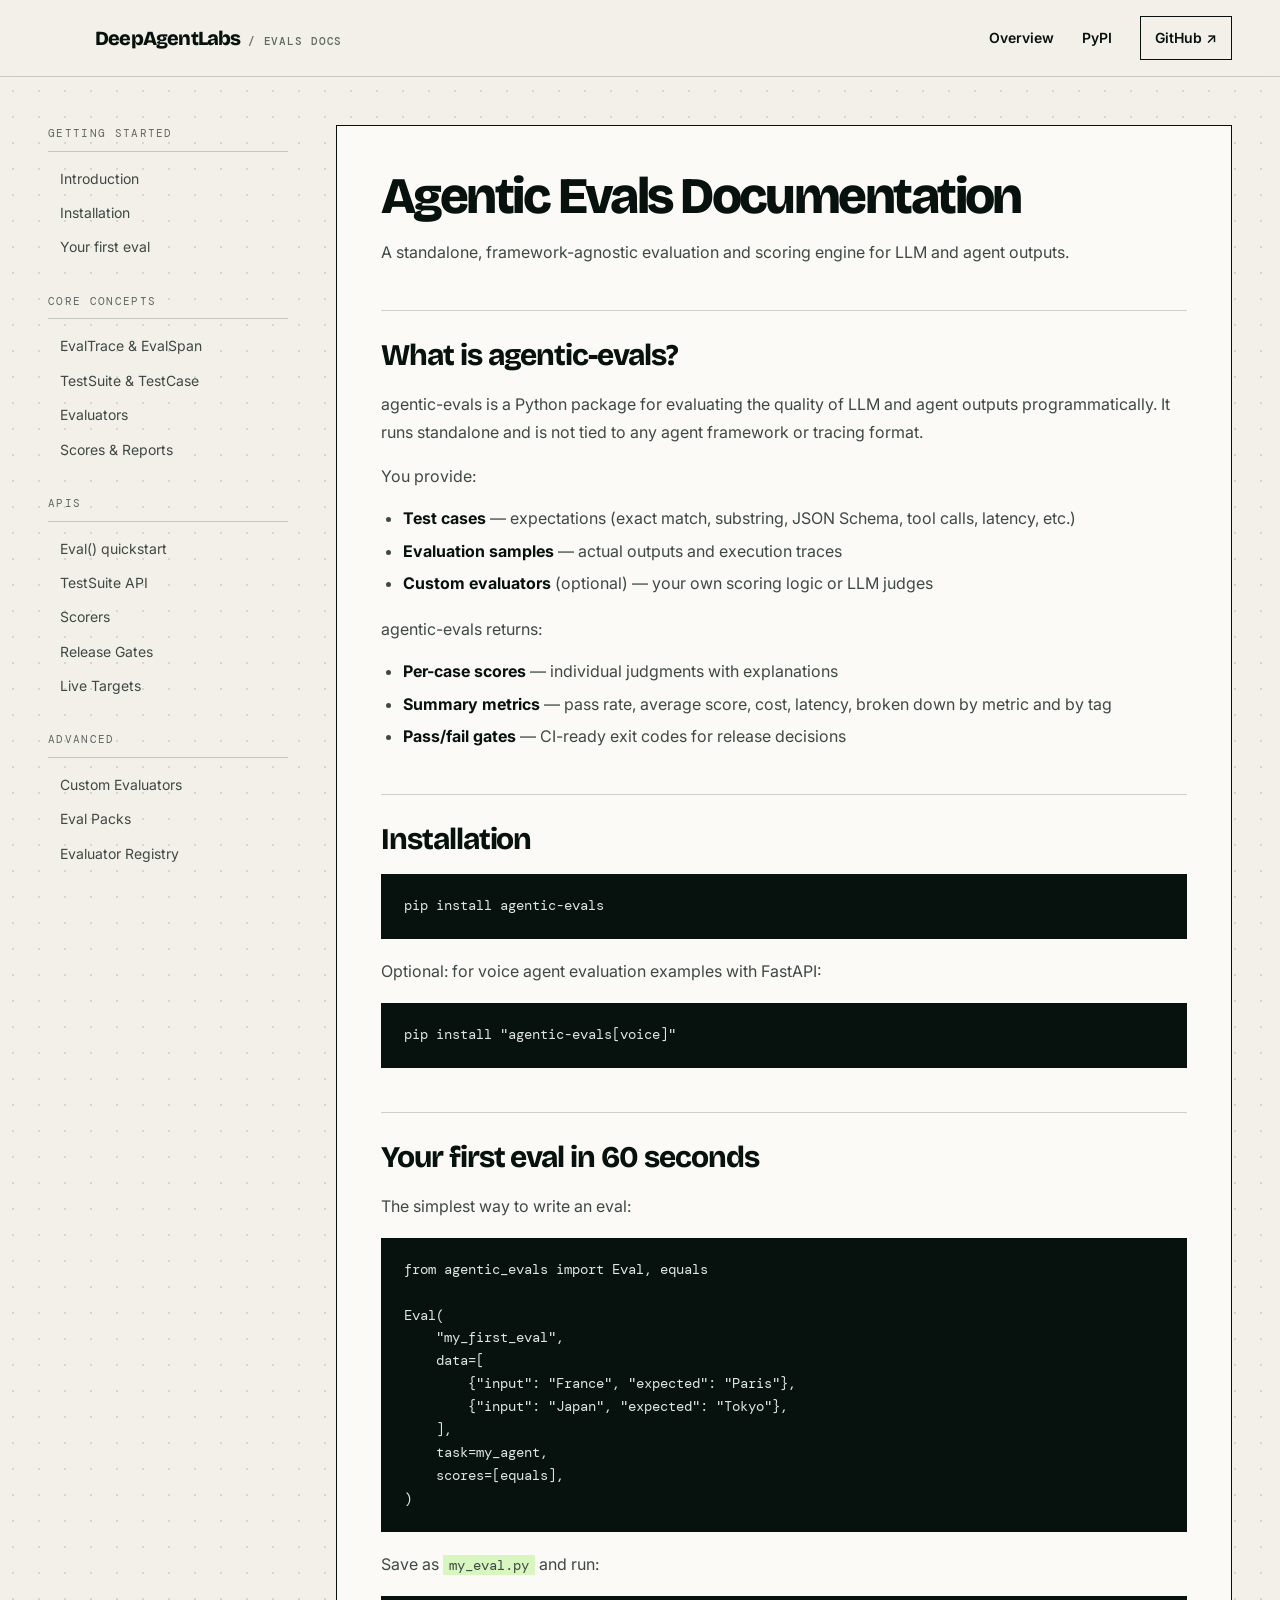
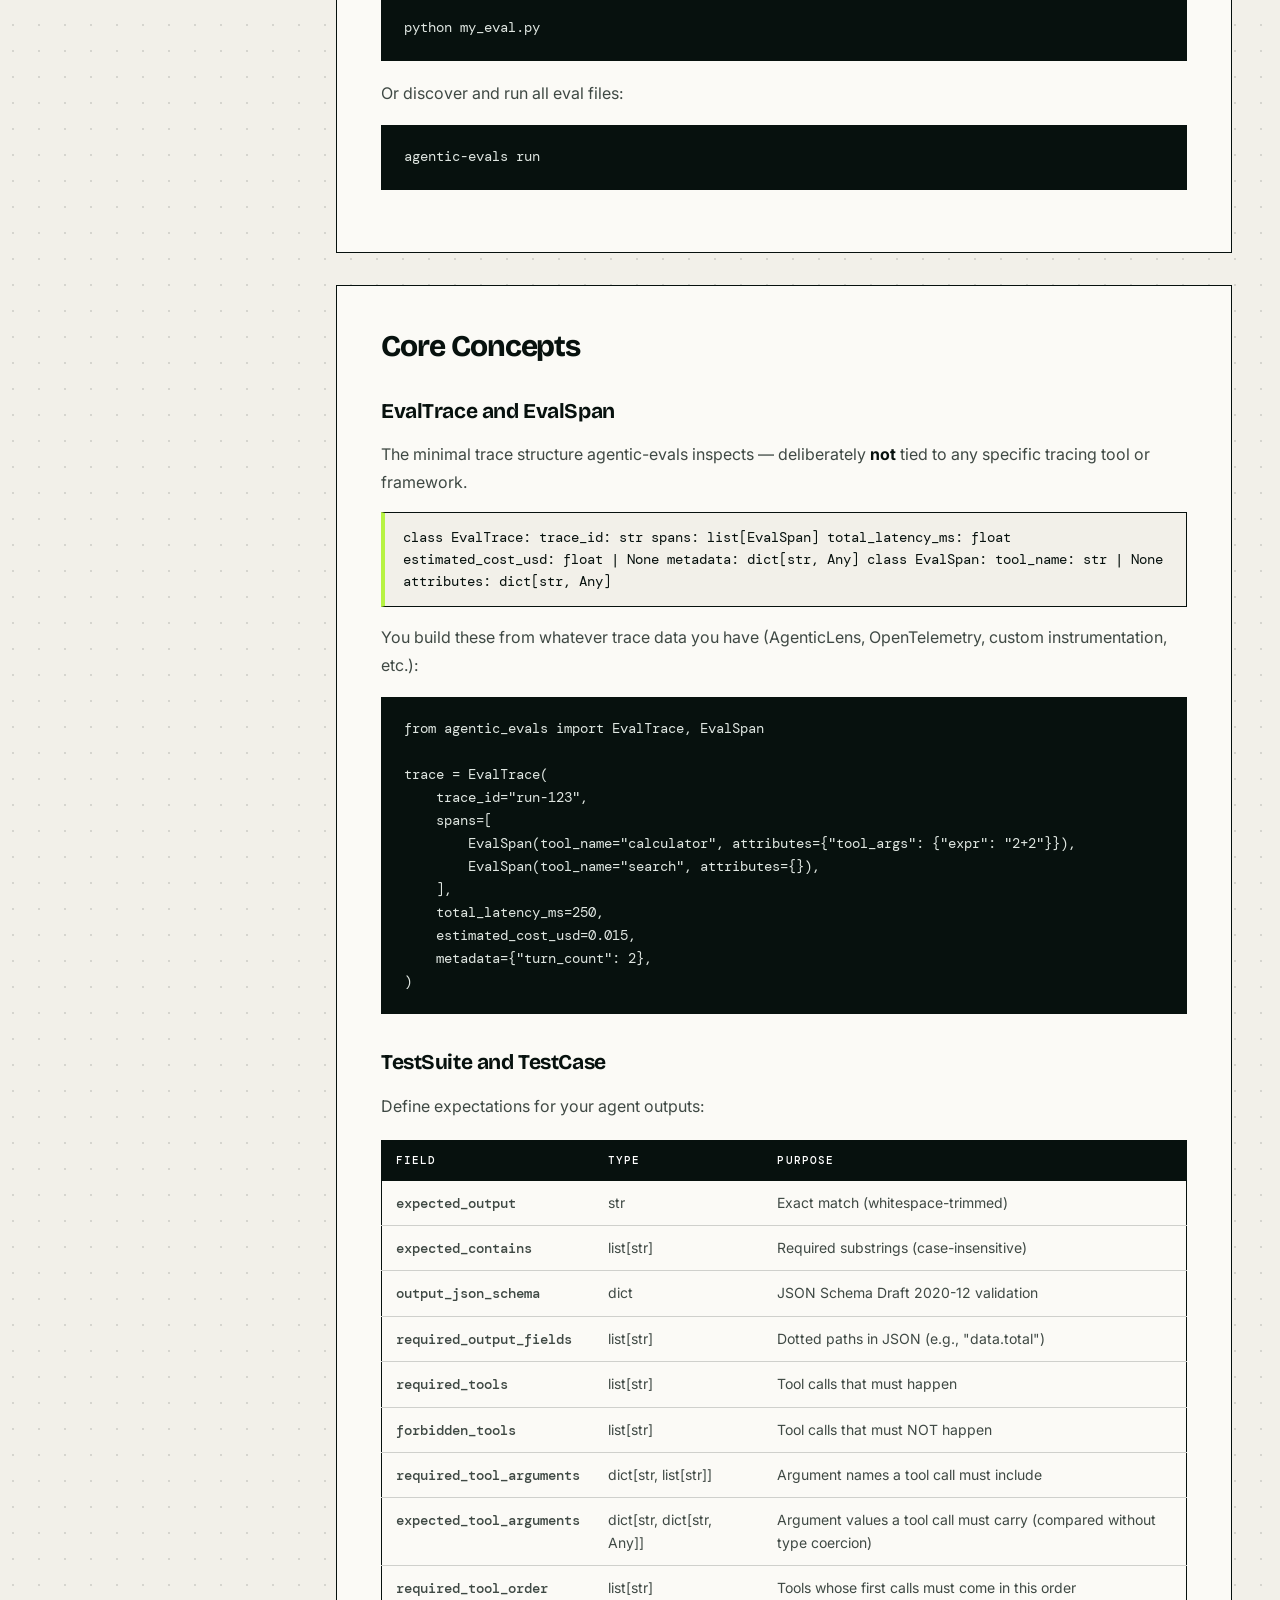
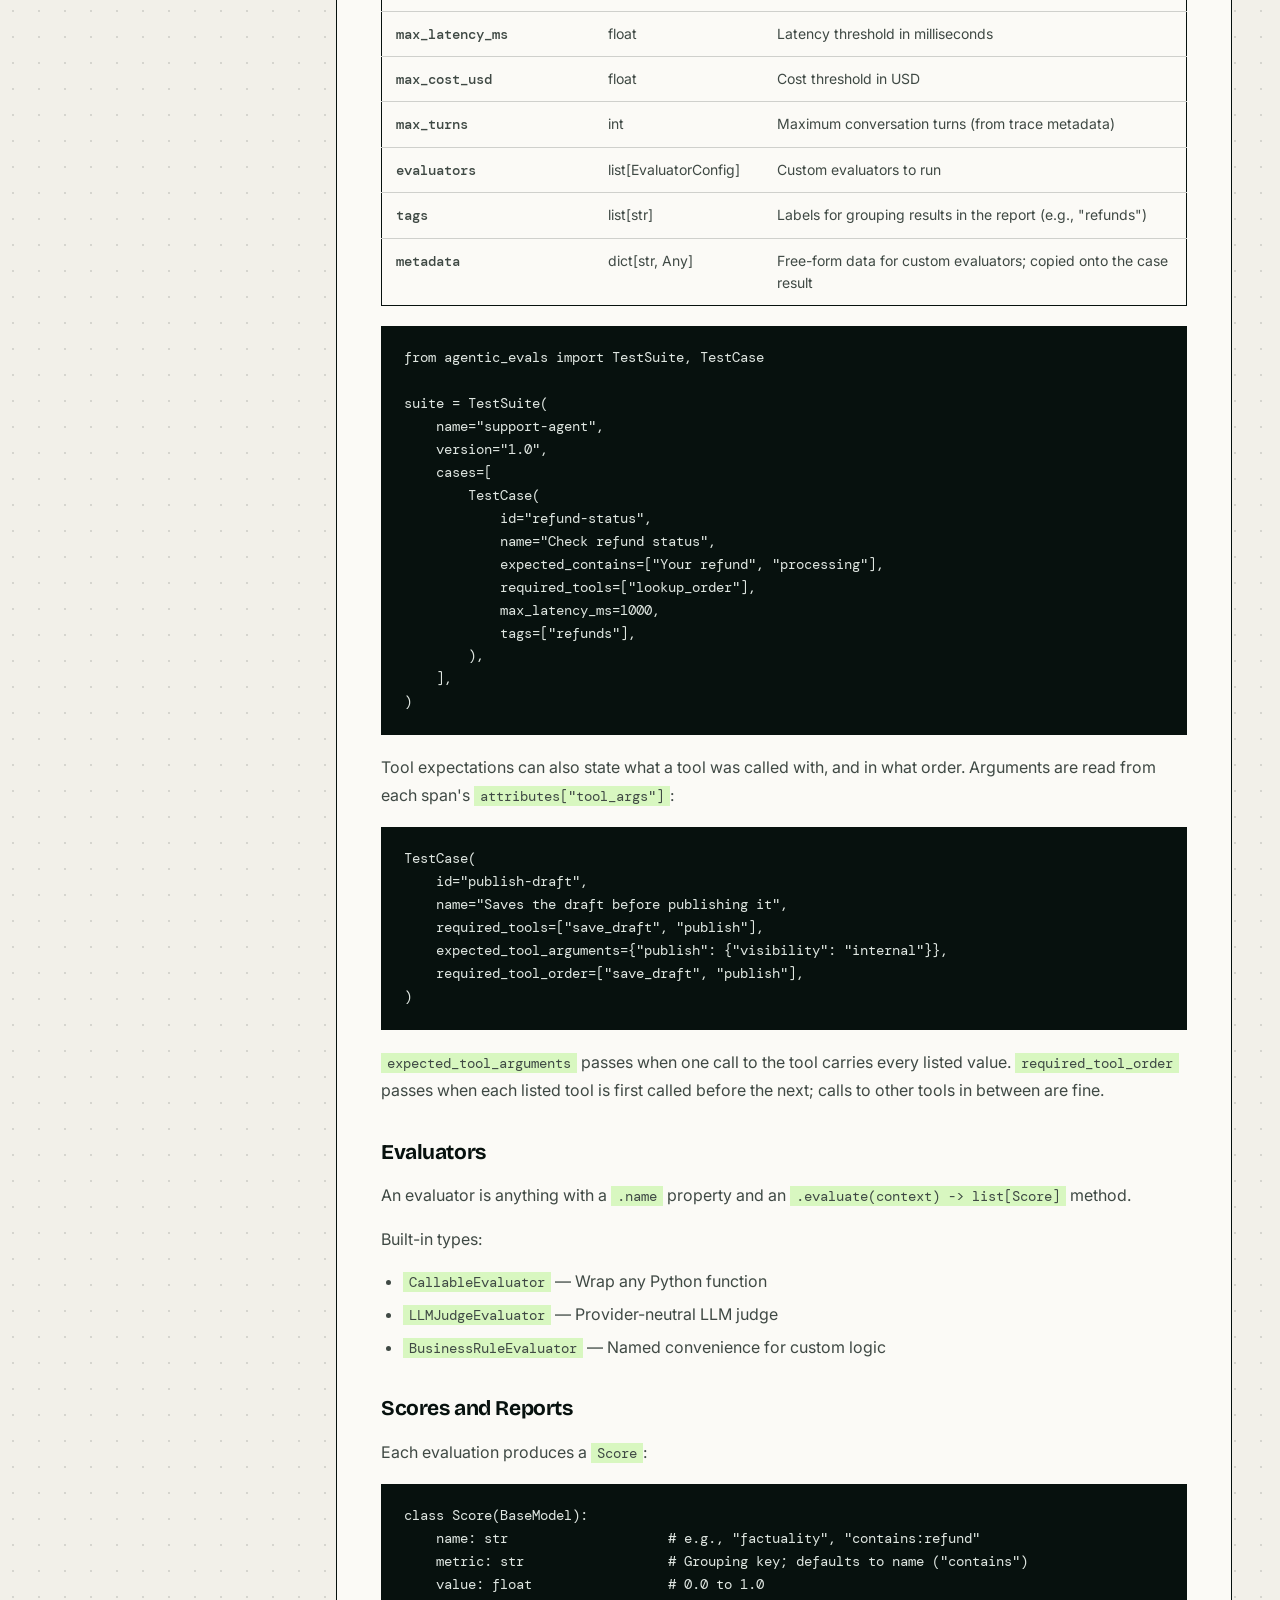
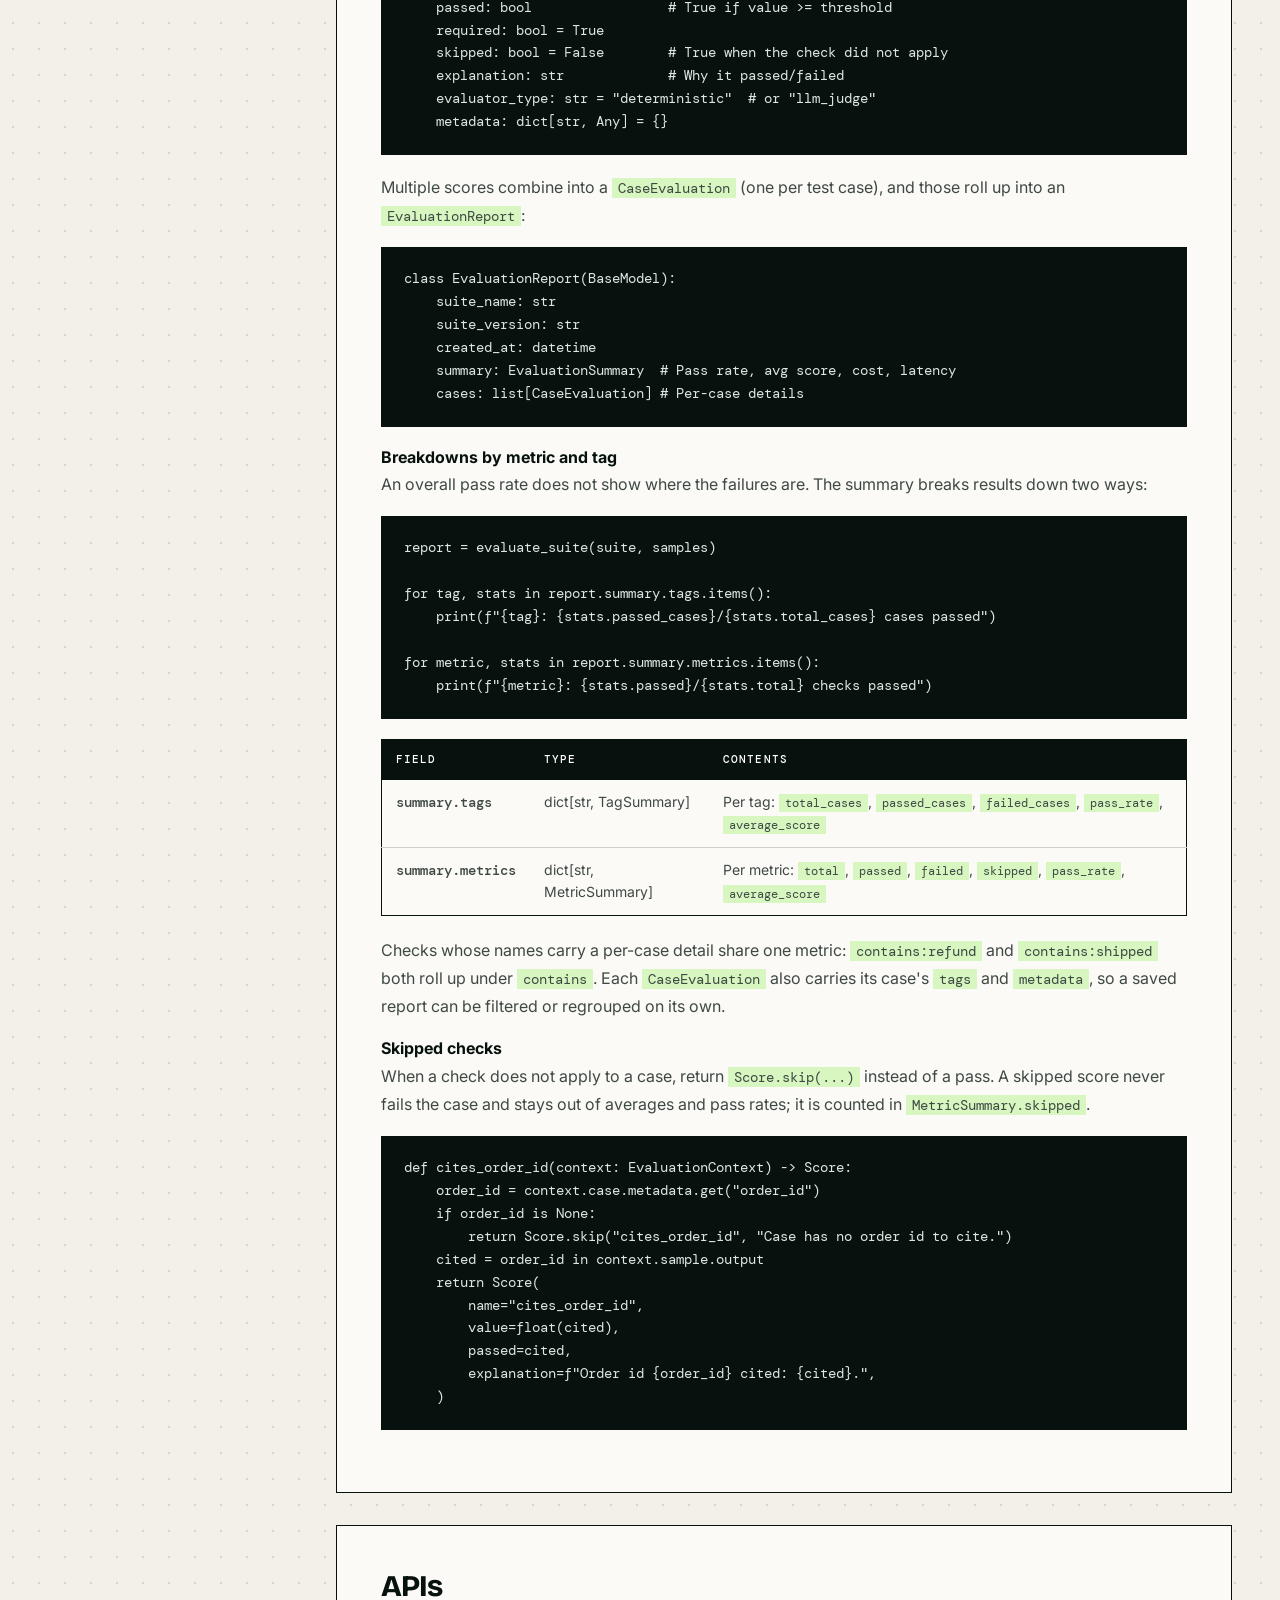
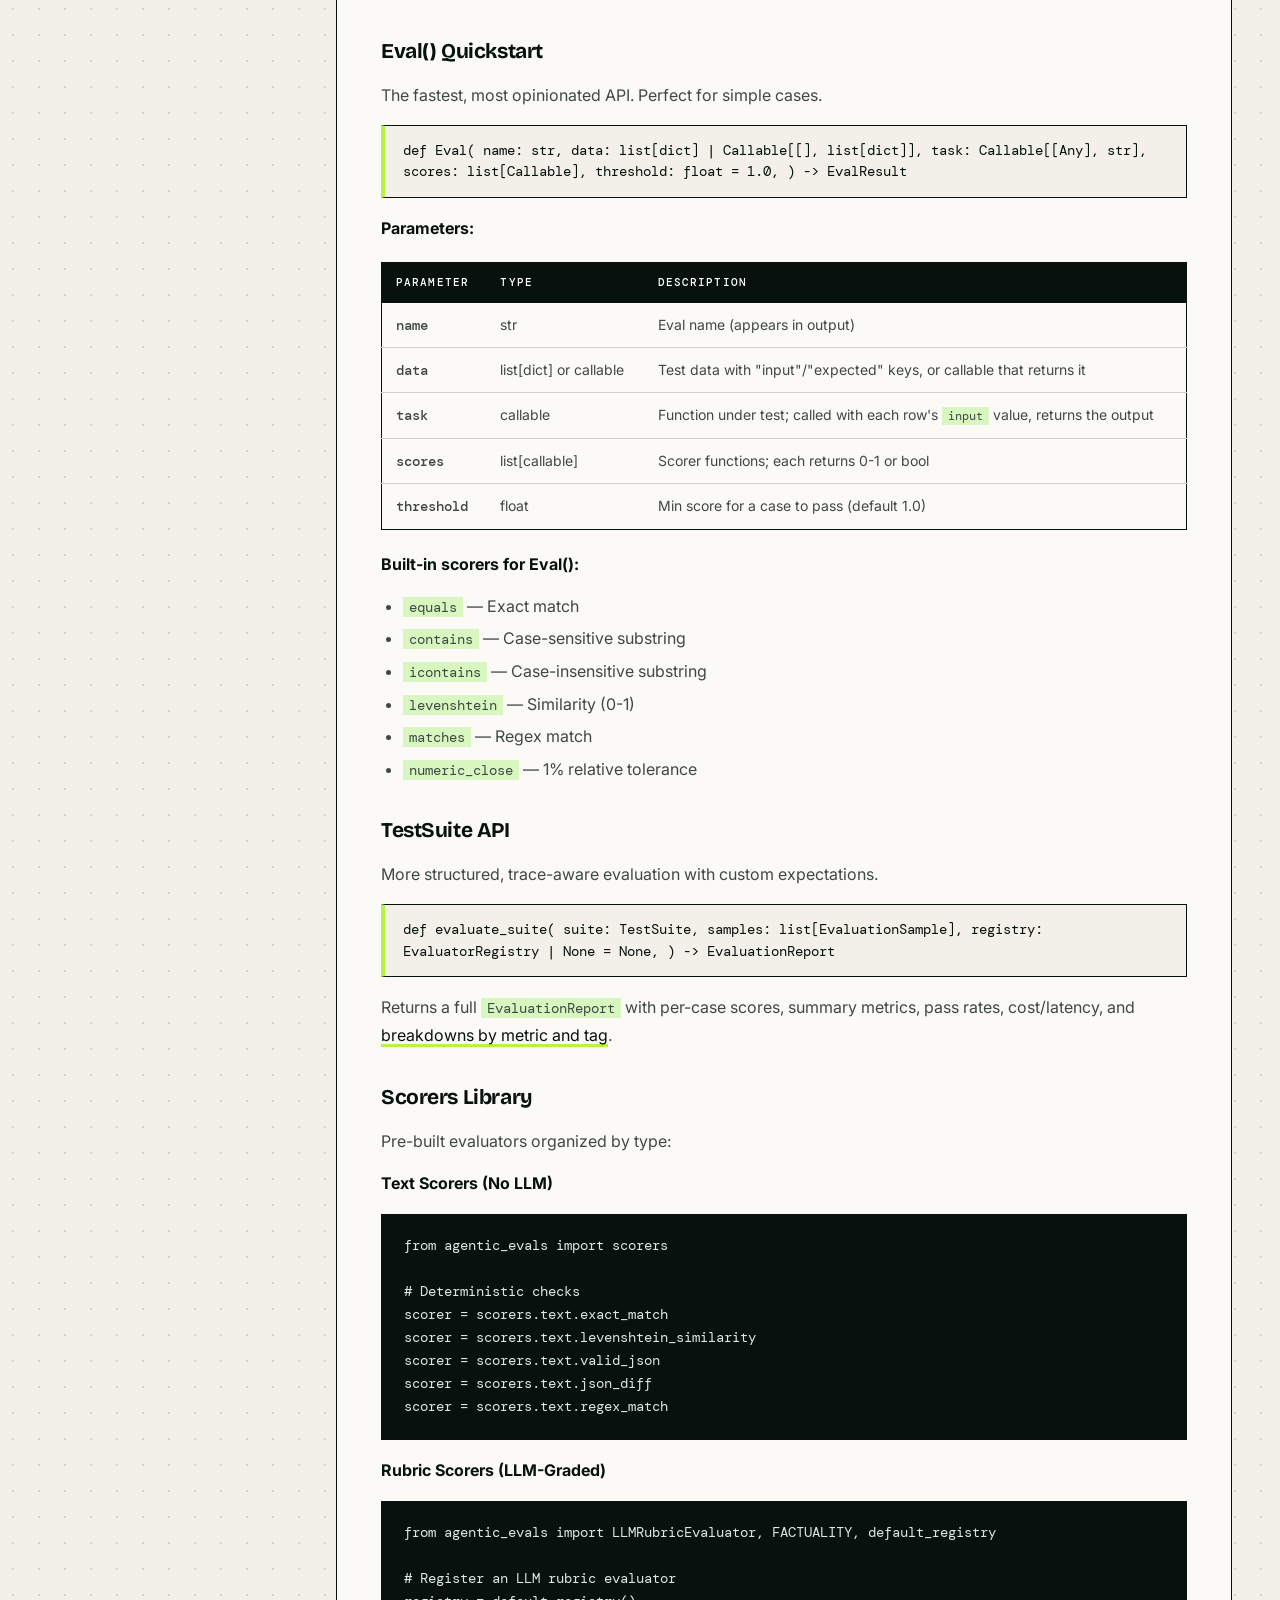
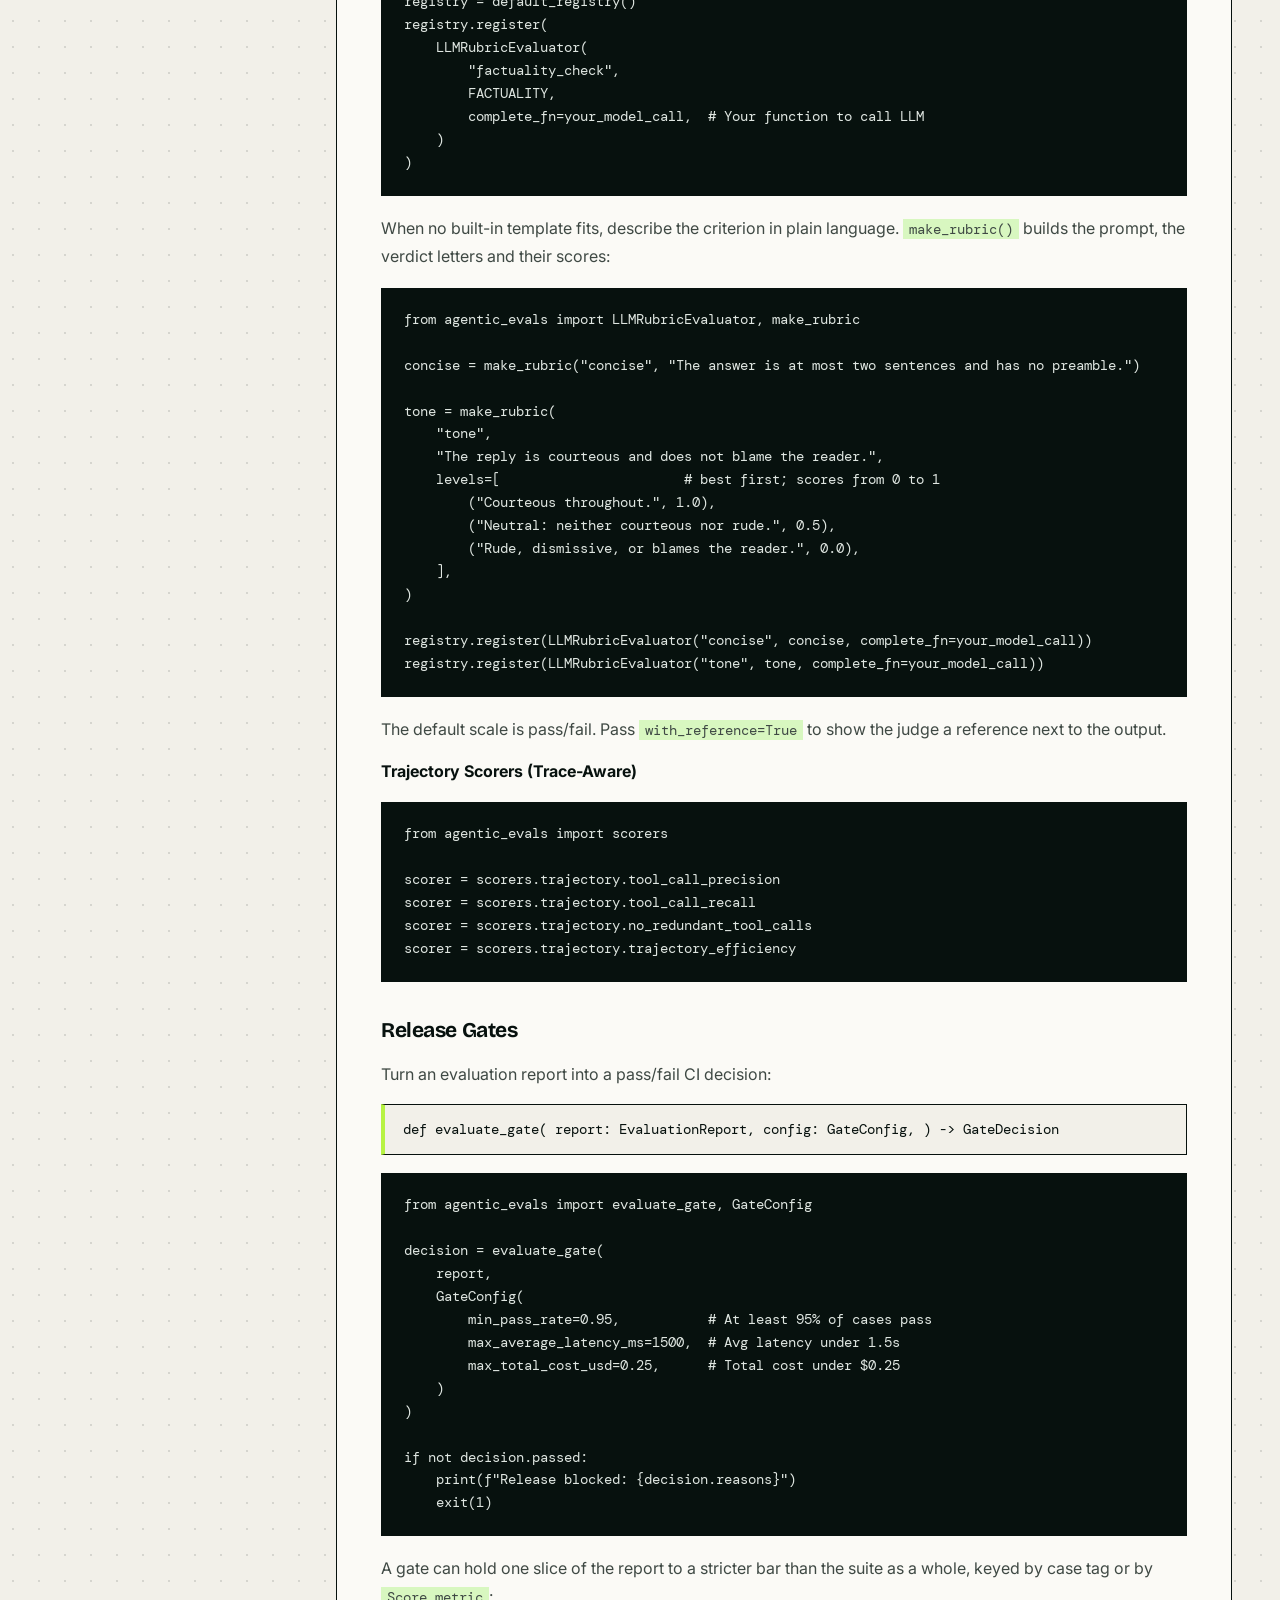
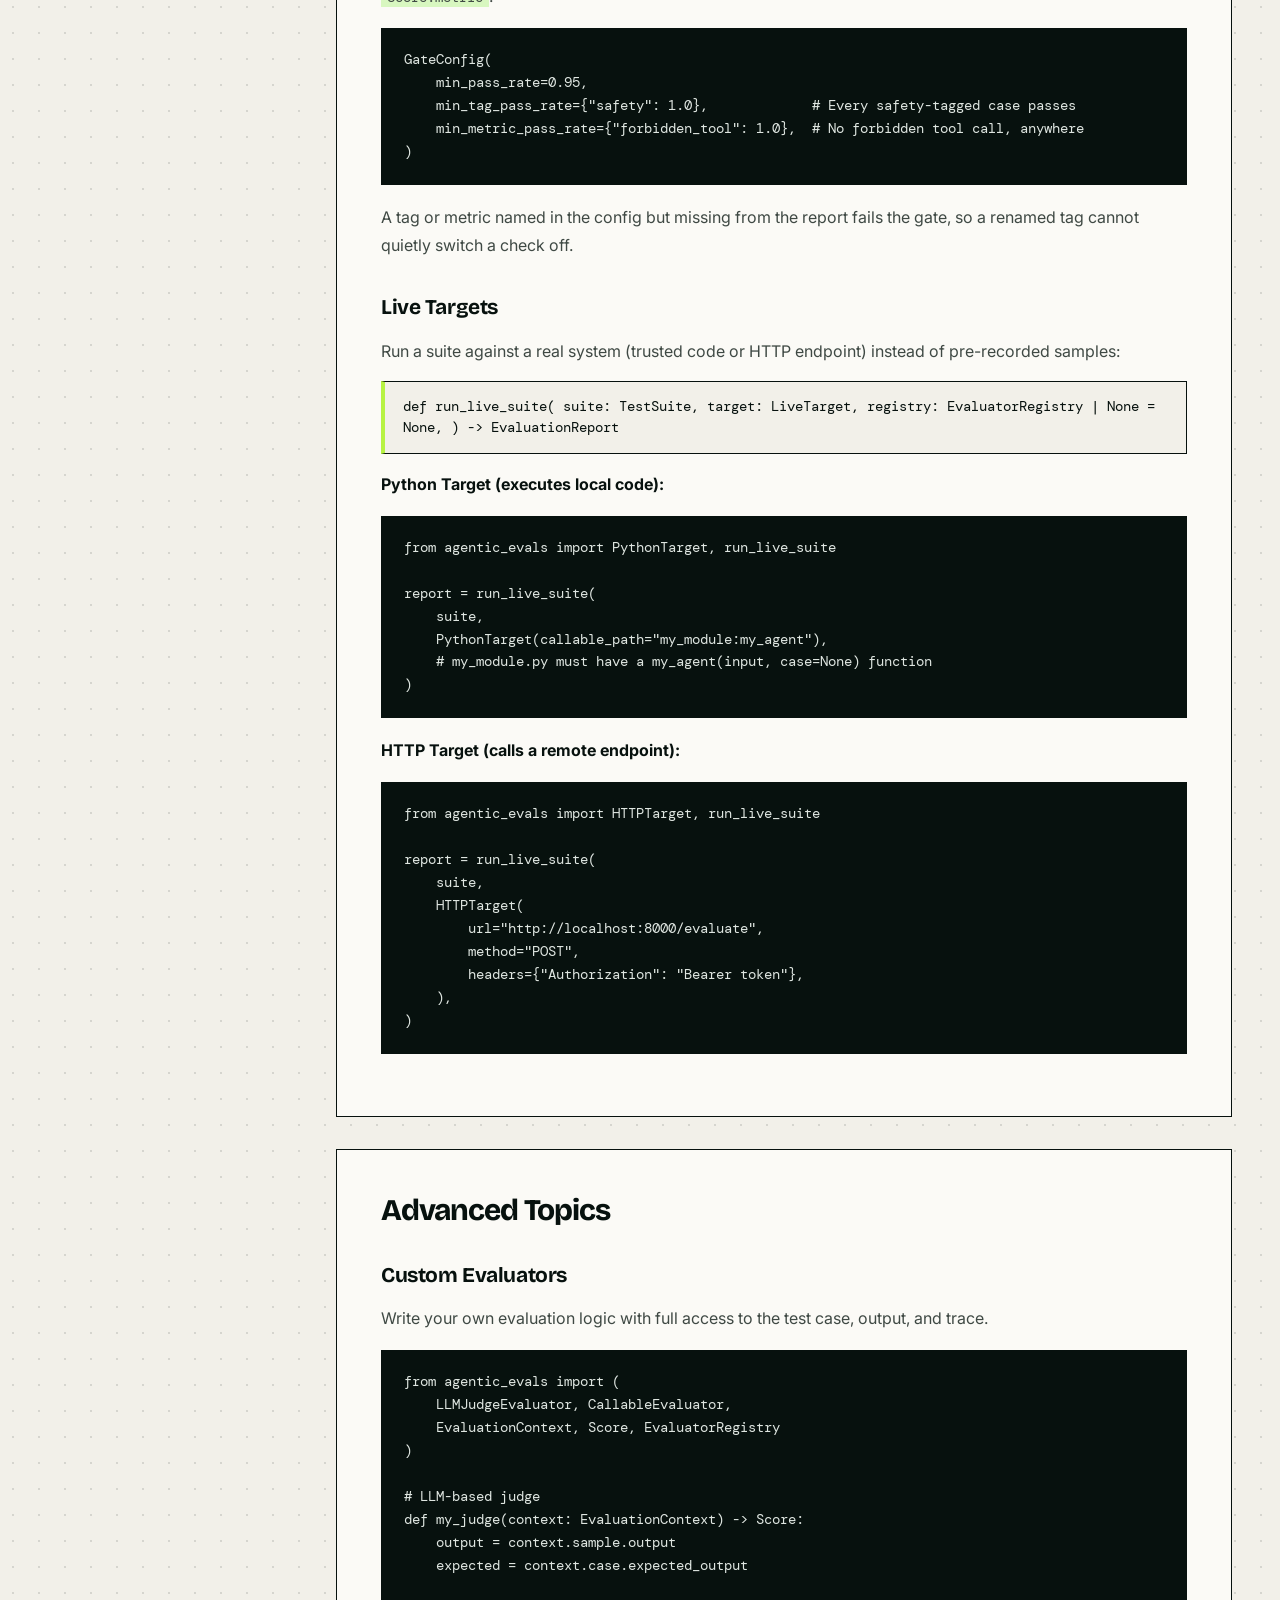
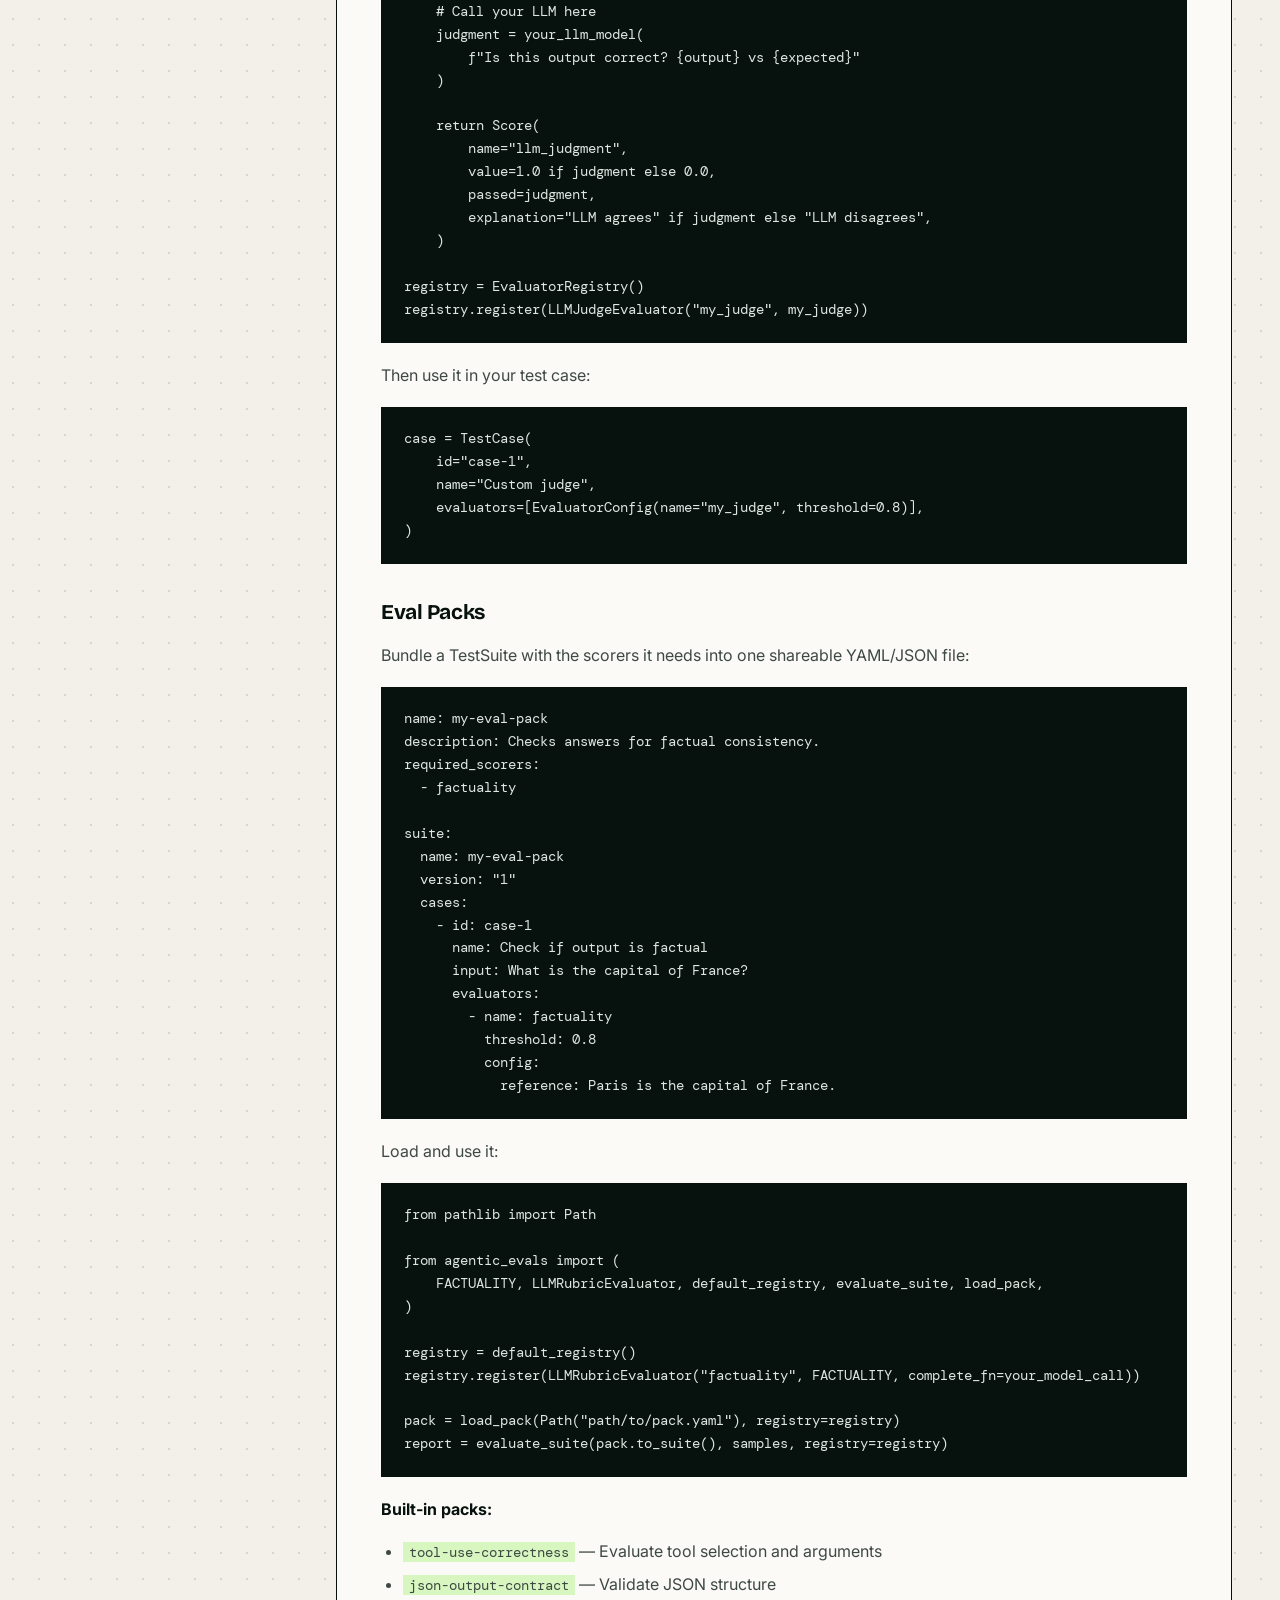
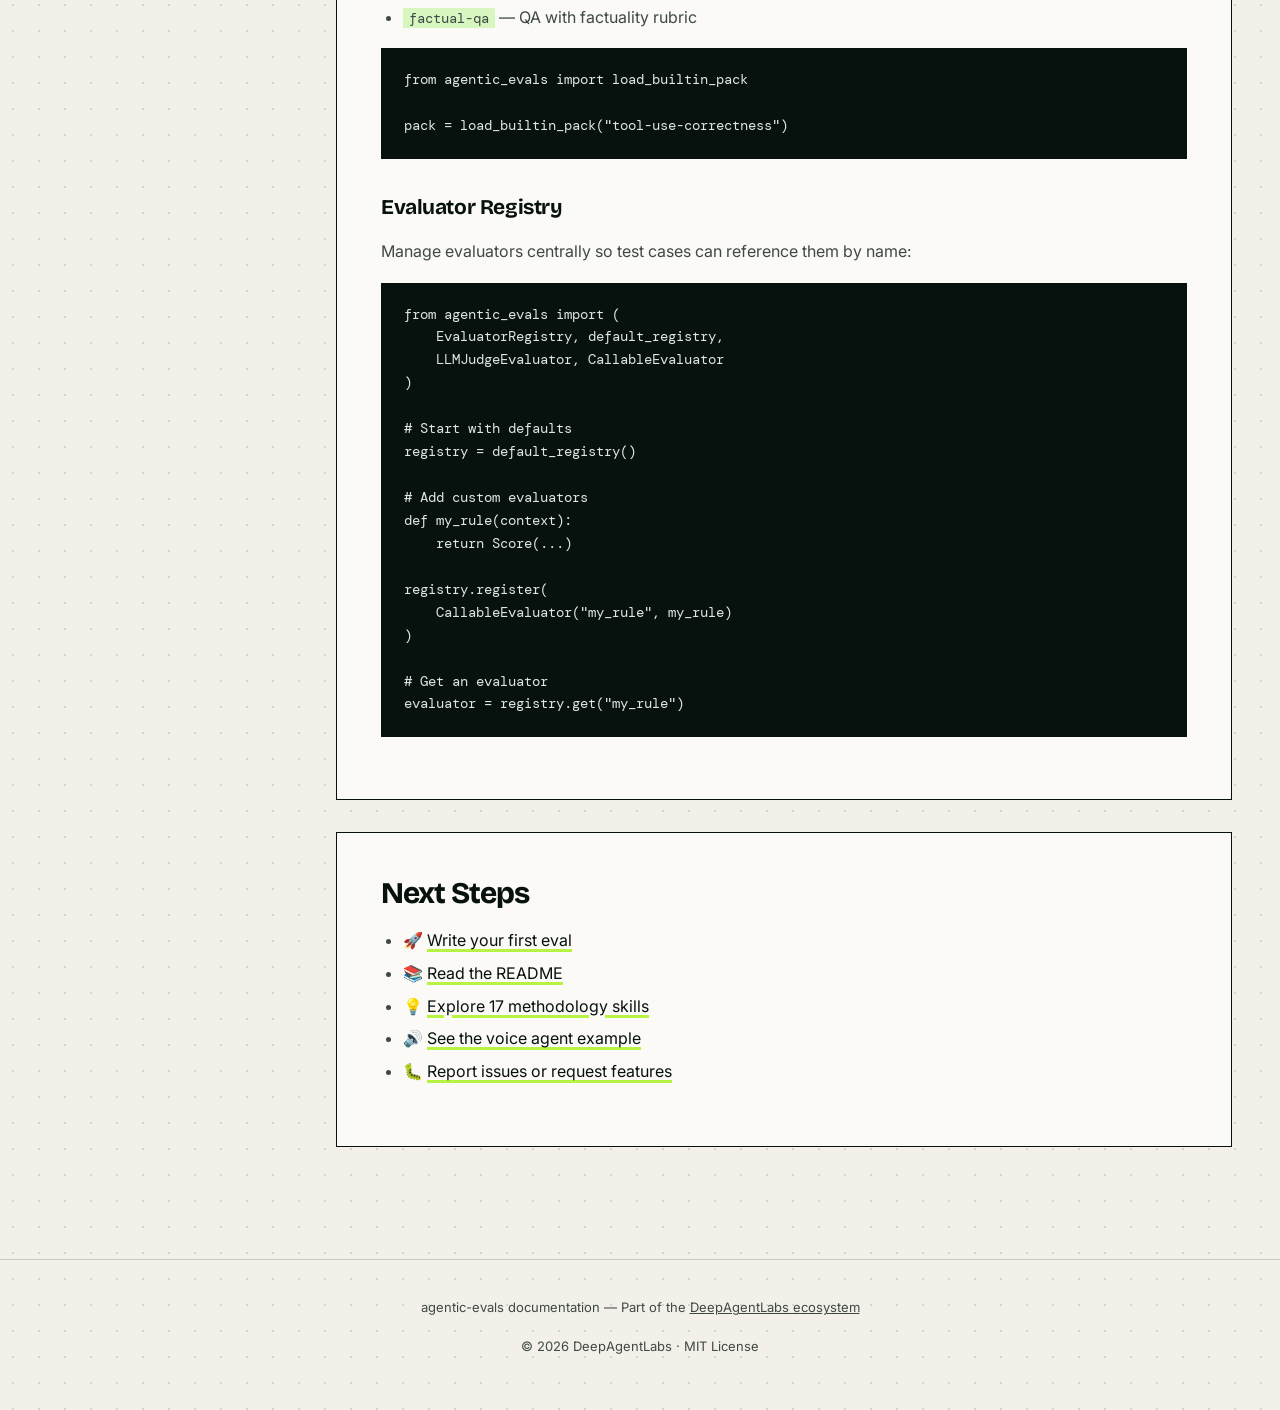
==== commit b03b4b53: "bumped v0.70" ====
--- a/docs/docs/index.html
+++ b/docs/docs/index.html
@@ -294,7 +294,7 @@
           <p>agentic-evals returns:</p>
           <ul>
             <li><strong>Per-case scores</strong> — individual judgments with explanations</li>
-            <li><strong>Summary metrics</strong> — pass rate, average score, cost, latency</li>
+            <li><strong>Summary metrics</strong> — pass rate, average score, cost, latency, broken down by metric and by tag</li>
             <li><strong>Pass/fail gates</strong> — CI-ready exit codes for release decisions</li>
           </ul>
 
@@ -314,7 +314,7 @@
         {"input": "France", "expected": "Paris"},
         {"input": "Japan", "expected": "Tokyo"},
     ],
-    task=lambda x: my_agent(x["input"]),
+    task=my_agent,
     scores=[equals],
 )</code></pre>
 
@@ -403,7 +403,17 @@
               <tr>
                 <td class="param-name">required_tool_arguments</td>
                 <td>dict[str, list[str]]</td>
-                <td>Specific arguments a tool must receive</td>
+                <td>Argument names a tool call must include</td>
+              </tr>
+              <tr>
+                <td class="param-name">expected_tool_arguments</td>
+                <td>dict[str, dict[str, Any]]</td>
+                <td>Argument values a tool call must carry (compared without type coercion)</td>
+              </tr>
+              <tr>
+                <td class="param-name">required_tool_order</td>
+                <td>list[str]</td>
+                <td>Tools whose first calls must come in this order</td>
               </tr>
               <tr>
                 <td class="param-name">max_latency_ms</td>
@@ -424,6 +434,16 @@
                 <td class="param-name">evaluators</td>
                 <td>list[EvaluatorConfig]</td>
                 <td>Custom evaluators to run</td>
+              </tr>
+              <tr>
+                <td class="param-name">tags</td>
+                <td>list[str]</td>
+                <td>Labels for grouping results in the report (e.g., "refunds")</td>
+              </tr>
+              <tr>
+                <td class="param-name">metadata</td>
+                <td>dict[str, Any]</td>
+                <td>Free-form data for custom evaluators; copied onto the case result</td>
               </tr>
             </tbody>
           </table>
@@ -440,9 +460,22 @@
             expected_contains=["Your refund", "processing"],
             required_tools=["lookup_order"],
             max_latency_ms=1000,
+            tags=["refunds"],
         ),
     ],
 )</code></pre>
+
+          <p>Tool expectations can also state what a tool was called with, and in what order. Arguments are read from each span's <code>attributes["tool_args"]</code>:</p>
+
+          <pre><code>TestCase(
+    id="publish-draft",
+    name="Saves the draft before publishing it",
+    required_tools=["save_draft", "publish"],
+    expected_tool_arguments={"publish": {"visibility": "internal"}},
+    required_tool_order=["save_draft", "publish"],
+)</code></pre>
+
+          <p><code>expected_tool_arguments</code> passes when one call to the tool carries every listed value. <code>required_tool_order</code> passes when each listed tool is first called before the next; calls to other tools in between are fine.</p>
 
           <h3 id="evaluators">Evaluators</h3>
           <p>An evaluator is anything with a <code>.name</code> property and an <code>.evaluate(context) -> list[Score]</code> method.</p>
@@ -458,10 +491,12 @@
           <p>Each evaluation produces a <code>Score</code>:</p>
 
           <pre><code>class Score(BaseModel):
-    name: str                    # e.g., "factuality", "exact_match"
+    name: str                    # e.g., "factuality", "contains:refund"
+    metric: str                  # Grouping key; defaults to name ("contains")
     value: float                 # 0.0 to 1.0
     passed: bool                 # True if value >= threshold
     required: bool = True
+    skipped: bool = False        # True when the check did not apply
     explanation: str             # Why it passed/failed
     evaluator_type: str = "deterministic"  # or "llm_judge"
     metadata: dict[str, Any] = {}</code></pre>
@@ -474,6 +509,56 @@
     created_at: datetime
     summary: EvaluationSummary  # Pass rate, avg score, cost, latency
     cases: list[CaseEvaluation] # Per-case details</code></pre>
+
+          <h4 id="breakdowns">Breakdowns by metric and tag</h4>
+          <p>An overall pass rate does not show where the failures are. The summary breaks results down two ways:</p>
+
+          <pre><code>report = evaluate_suite(suite, samples)
+
+for tag, stats in report.summary.tags.items():
+    print(f"{tag}: {stats.passed_cases}/{stats.total_cases} cases passed")
+
+for metric, stats in report.summary.metrics.items():
+    print(f"{metric}: {stats.passed}/{stats.total} checks passed")</code></pre>
+
+          <table class="param-table">
+            <thead>
+              <tr>
+                <th>Field</th>
+                <th>Type</th>
+                <th>Contents</th>
+              </tr>
+            </thead>
+            <tbody>
+              <tr>
+                <td class="param-name">summary.tags</td>
+                <td>dict[str, TagSummary]</td>
+                <td>Per tag: <code>total_cases</code>, <code>passed_cases</code>, <code>failed_cases</code>, <code>pass_rate</code>, <code>average_score</code></td>
+              </tr>
+              <tr>
+                <td class="param-name">summary.metrics</td>
+                <td>dict[str, MetricSummary]</td>
+                <td>Per metric: <code>total</code>, <code>passed</code>, <code>failed</code>, <code>skipped</code>, <code>pass_rate</code>, <code>average_score</code></td>
+              </tr>
+            </tbody>
+          </table>
+
+          <p>Checks whose names carry a per-case detail share one metric: <code>contains:refund</code> and <code>contains:shipped</code> both roll up under <code>contains</code>. Each <code>CaseEvaluation</code> also carries its case's <code>tags</code> and <code>metadata</code>, so a saved report can be filtered or regrouped on its own.</p>
+
+          <h4 id="skipped-scores">Skipped checks</h4>
+          <p>When a check does not apply to a case, return <code>Score.skip(...)</code> instead of a pass. A skipped score never fails the case and stays out of averages and pass rates; it is counted in <code>MetricSummary.skipped</code>.</p>
+
+          <pre><code>def cites_order_id(context: EvaluationContext) -> Score:
+    order_id = context.case.metadata.get("order_id")
+    if order_id is None:
+        return Score.skip("cites_order_id", "Case has no order id to cite.")
+    cited = order_id in context.sample.output
+    return Score(
+        name="cites_order_id",
+        value=float(cited),
+        passed=cited,
+        explanation=f"Order id {order_id} cited: {cited}.",
+    )</code></pre>
         </article>
 
         <article id="eval-api">
@@ -515,7 +600,7 @@
               <tr>
                 <td class="param-name">task</td>
                 <td>callable</td>
-                <td>Function to evaluate, takes input dict, returns string</td>
+                <td>Function under test; called with each row's <code>input</code> value, returns the output</td>
               </tr>
               <tr>
                 <td class="param-name">scores</td>
@@ -551,7 +636,7 @@
 ) -> EvaluationReport
           </div>
 
-          <p>Returns a full <code>EvaluationReport</code> with per-case scores, summary metrics, pass rates, cost/latency.</p>
+          <p>Returns a full <code>EvaluationReport</code> with per-case scores, summary metrics, pass rates, cost/latency, and <a href="#breakdowns">breakdowns by metric and tag</a>.</p>
 
           <h3 id="scorers-api">Scorers Library</h3>
           <p>Pre-built evaluators organized by type:</p>
@@ -579,6 +664,27 @@
     )
 )</code></pre>
 
+          <p>When no built-in template fits, describe the criterion in plain language. <code>make_rubric()</code> builds the prompt, the verdict letters and their scores:</p>
+
+          <pre><code>from agentic_evals import LLMRubricEvaluator, make_rubric
+
+concise = make_rubric("concise", "The answer is at most two sentences and has no preamble.")
+
+tone = make_rubric(
+    "tone",
+    "The reply is courteous and does not blame the reader.",
+    levels=[                       # best first; scores from 0 to 1
+        ("Courteous throughout.", 1.0),
+        ("Neutral: neither courteous nor rude.", 0.5),
+        ("Rude, dismissive, or blames the reader.", 0.0),
+    ],
+)
+
+registry.register(LLMRubricEvaluator("concise", concise, complete_fn=your_model_call))
+registry.register(LLMRubricEvaluator("tone", tone, complete_fn=your_model_call))</code></pre>
+
+          <p>The default scale is pass/fail. Pass <code>with_reference=True</code> to show the judge a reference next to the output.</p>
+
           <h4>Trajectory Scorers (Trace-Aware)</h4>
           <pre><code>from agentic_evals import scorers
 
@@ -611,6 +717,16 @@
 if not decision.passed:
     print(f"Release blocked: {decision.reasons}")
     exit(1)</code></pre>
+
+          <p>A gate can hold one slice of the report to a stricter bar than the suite as a whole, keyed by case tag or by <code>Score.metric</code>:</p>
+
+          <pre><code>GateConfig(
+    min_pass_rate=0.95,
+    min_tag_pass_rate={"safety": 1.0},             # Every safety-tagged case passes
+    min_metric_pass_rate={"forbidden_tool": 1.0},  # No forbidden tool call, anywhere
+)</code></pre>
+
+          <p>A tag or metric named in the config but missing from the report fails the gate, so a renamed tag cannot quietly switch a check off.</p>
 
           <h3 id="live-targets">Live Targets</h3>
           <p>Run a suite against a real system (trusted code or HTTP endpoint) instead of pre-recorded samples:</p>
@@ -687,24 +803,35 @@
           <p>Bundle a TestSuite with the scorers it needs into one shareable YAML/JSON file:</p>
 
           <pre><code>name: my-eval-pack
-version: 1.0
+description: Checks answers for factual consistency.
 required_scorers:
-  - levenshtein_similarity
   - factuality
 
-cases:
-  - id: case-1
-    name: Check if output is factual
-    expected_output: Paris
-    evaluators:
-      - name: factuality
-        threshold: 0.9</code></pre>
+suite:
+  name: my-eval-pack
+  version: "1"
+  cases:
+    - id: case-1
+      name: Check if output is factual
+      input: What is the capital of France?
+      evaluators:
+        - name: factuality
+          threshold: 0.8
+          config:
+            reference: Paris is the capital of France.</code></pre>
 
           <p>Load and use it:</p>
-          <pre><code>from agentic_evals import load_pack, evaluate_suite, default_registry
-
-pack = load_pack("path/to/pack.yaml")
-report = evaluate_suite(pack.to_suite(), samples, registry=default_registry())</code></pre>
+          <pre><code>from pathlib import Path
+
+from agentic_evals import (
+    FACTUALITY, LLMRubricEvaluator, default_registry, evaluate_suite, load_pack,
+)
+
+registry = default_registry()
+registry.register(LLMRubricEvaluator("factuality", FACTUALITY, complete_fn=your_model_call))
+
+pack = load_pack(Path("path/to/pack.yaml"), registry=registry)
+report = evaluate_suite(pack.to_suite(), samples, registry=registry)</code></pre>
 
           <p><strong>Built-in packs:</strong></p>
           <ul>
@@ -745,7 +872,7 @@
           <ul>
             <li>🚀 <a href="#first-eval">Write your first eval</a></li>
             <li>📚 <a href="https://github.com/DeepAgentLabs/agentic-evals#readme">Read the README</a></li>
-            <li>💡 <a href="https://github.com/DeepAgentLabs/agentic-evals/tree/main/agentic-evals/skills">Explore 17 methodology skills</a></li>
+            <li>💡 <a href="https://github.com/DeepAgentLabs/agentic-evals/tree/main/src/agentic_evals/skills">Explore 17 methodology skills</a></li>
             <li>🔊 <a href="https://github.com/DeepAgentLabs/agentic-evals/tree/main/voice-agent-evals">See the voice agent example</a></li>
             <li>🐛 <a href="https://github.com/DeepAgentLabs/agentic-evals/issues">Report issues or request features</a></li>
           </ul>
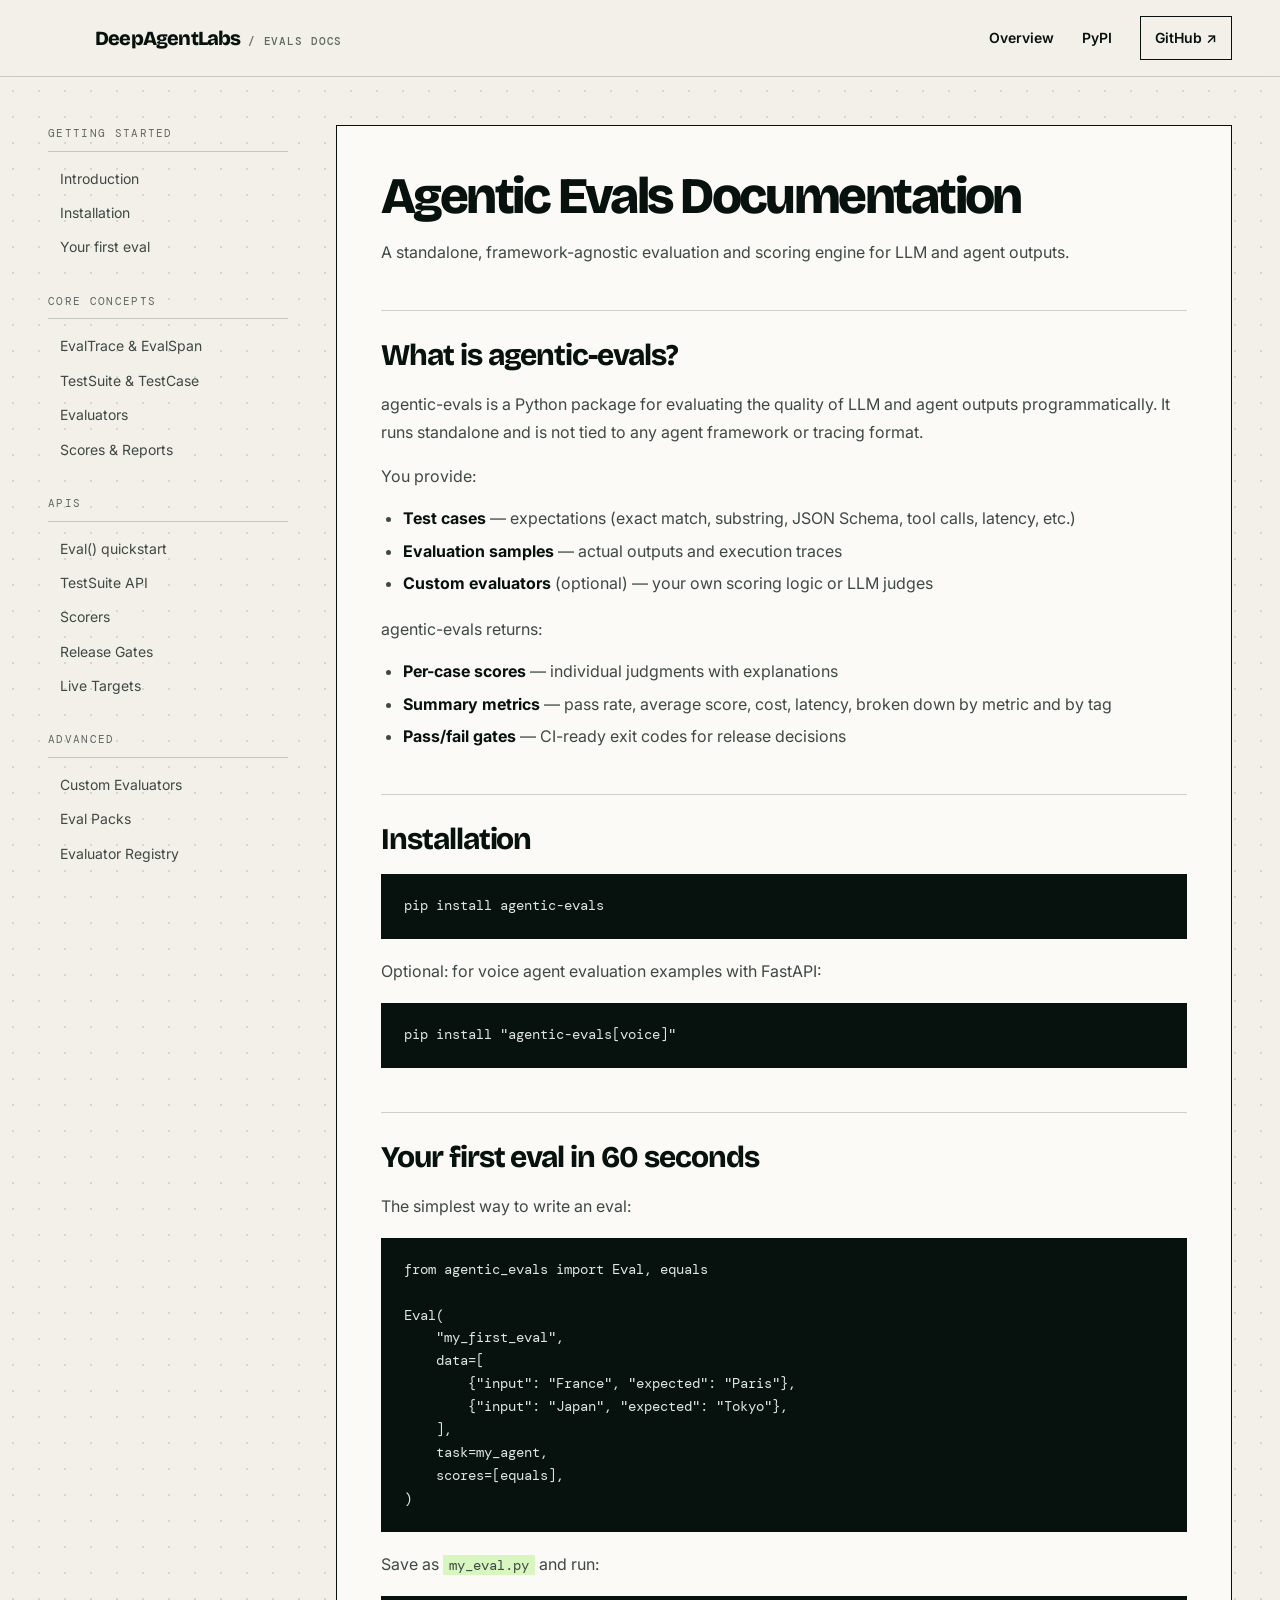
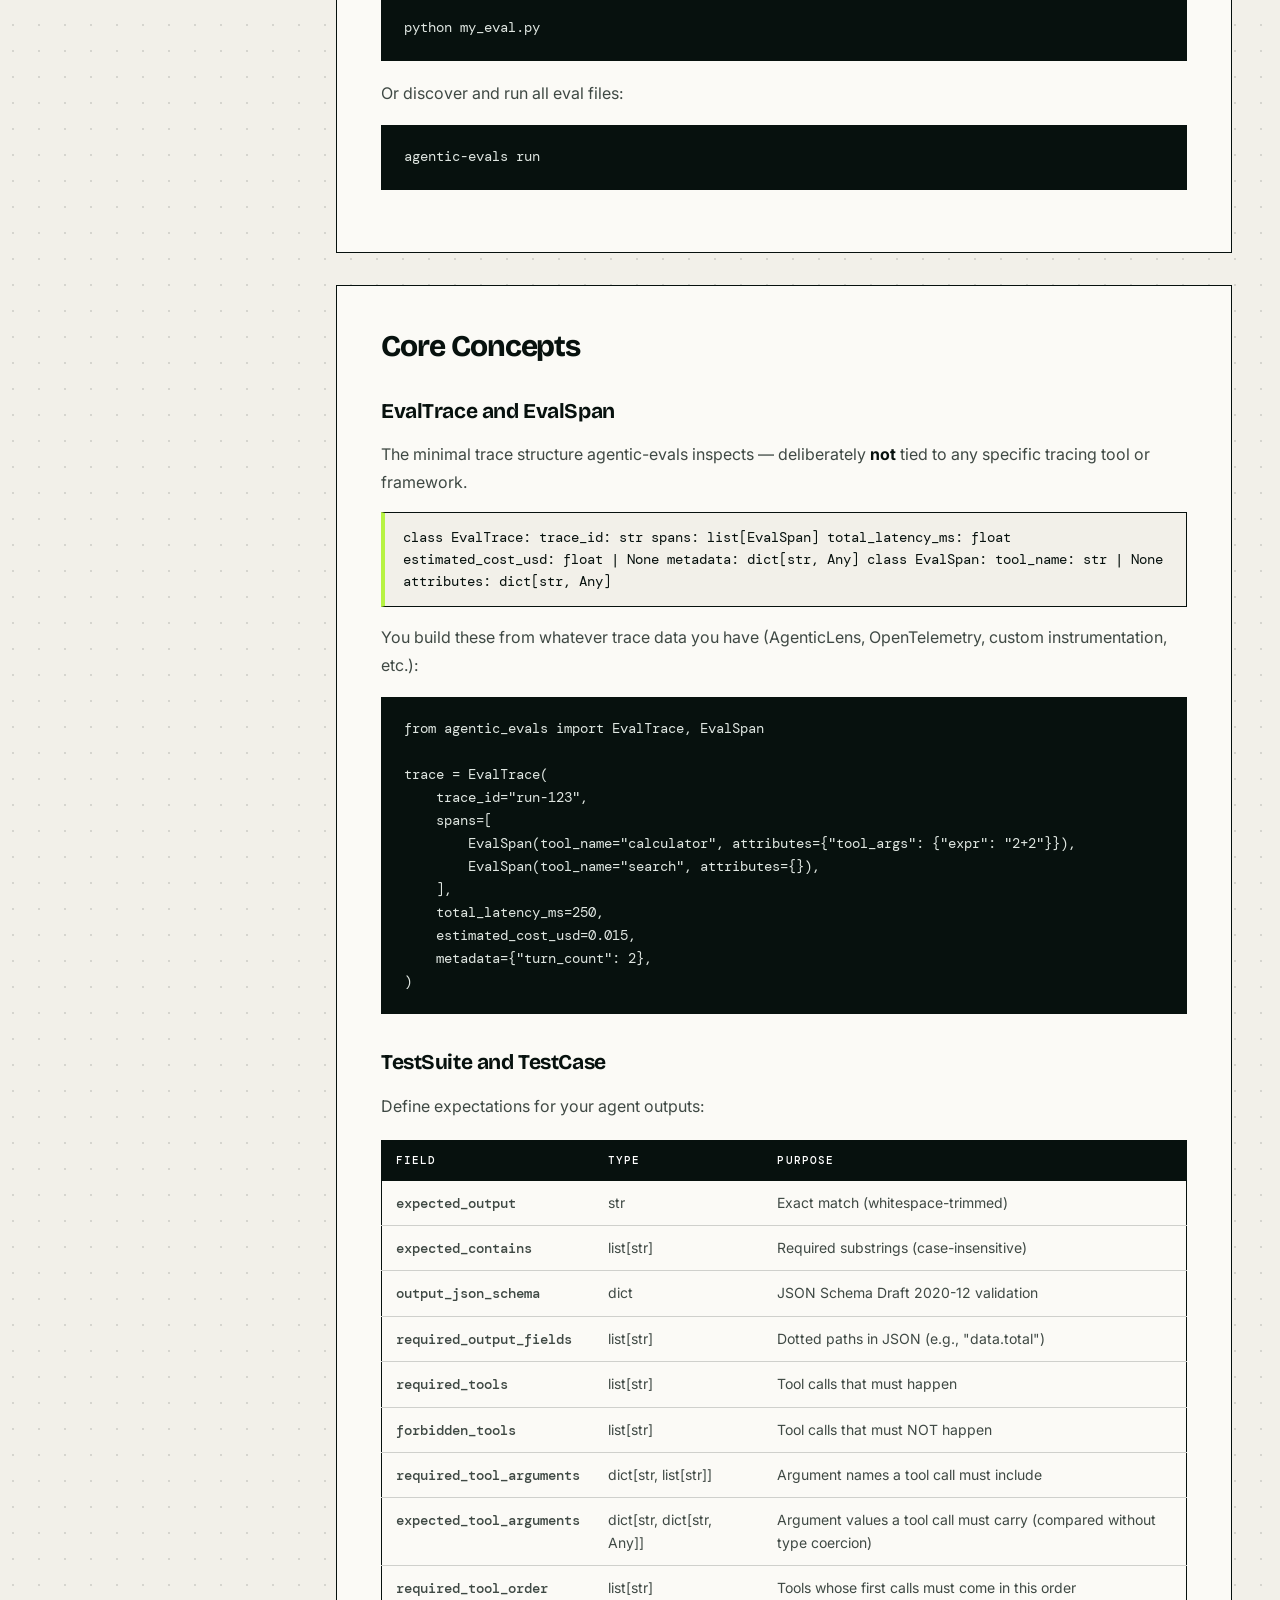
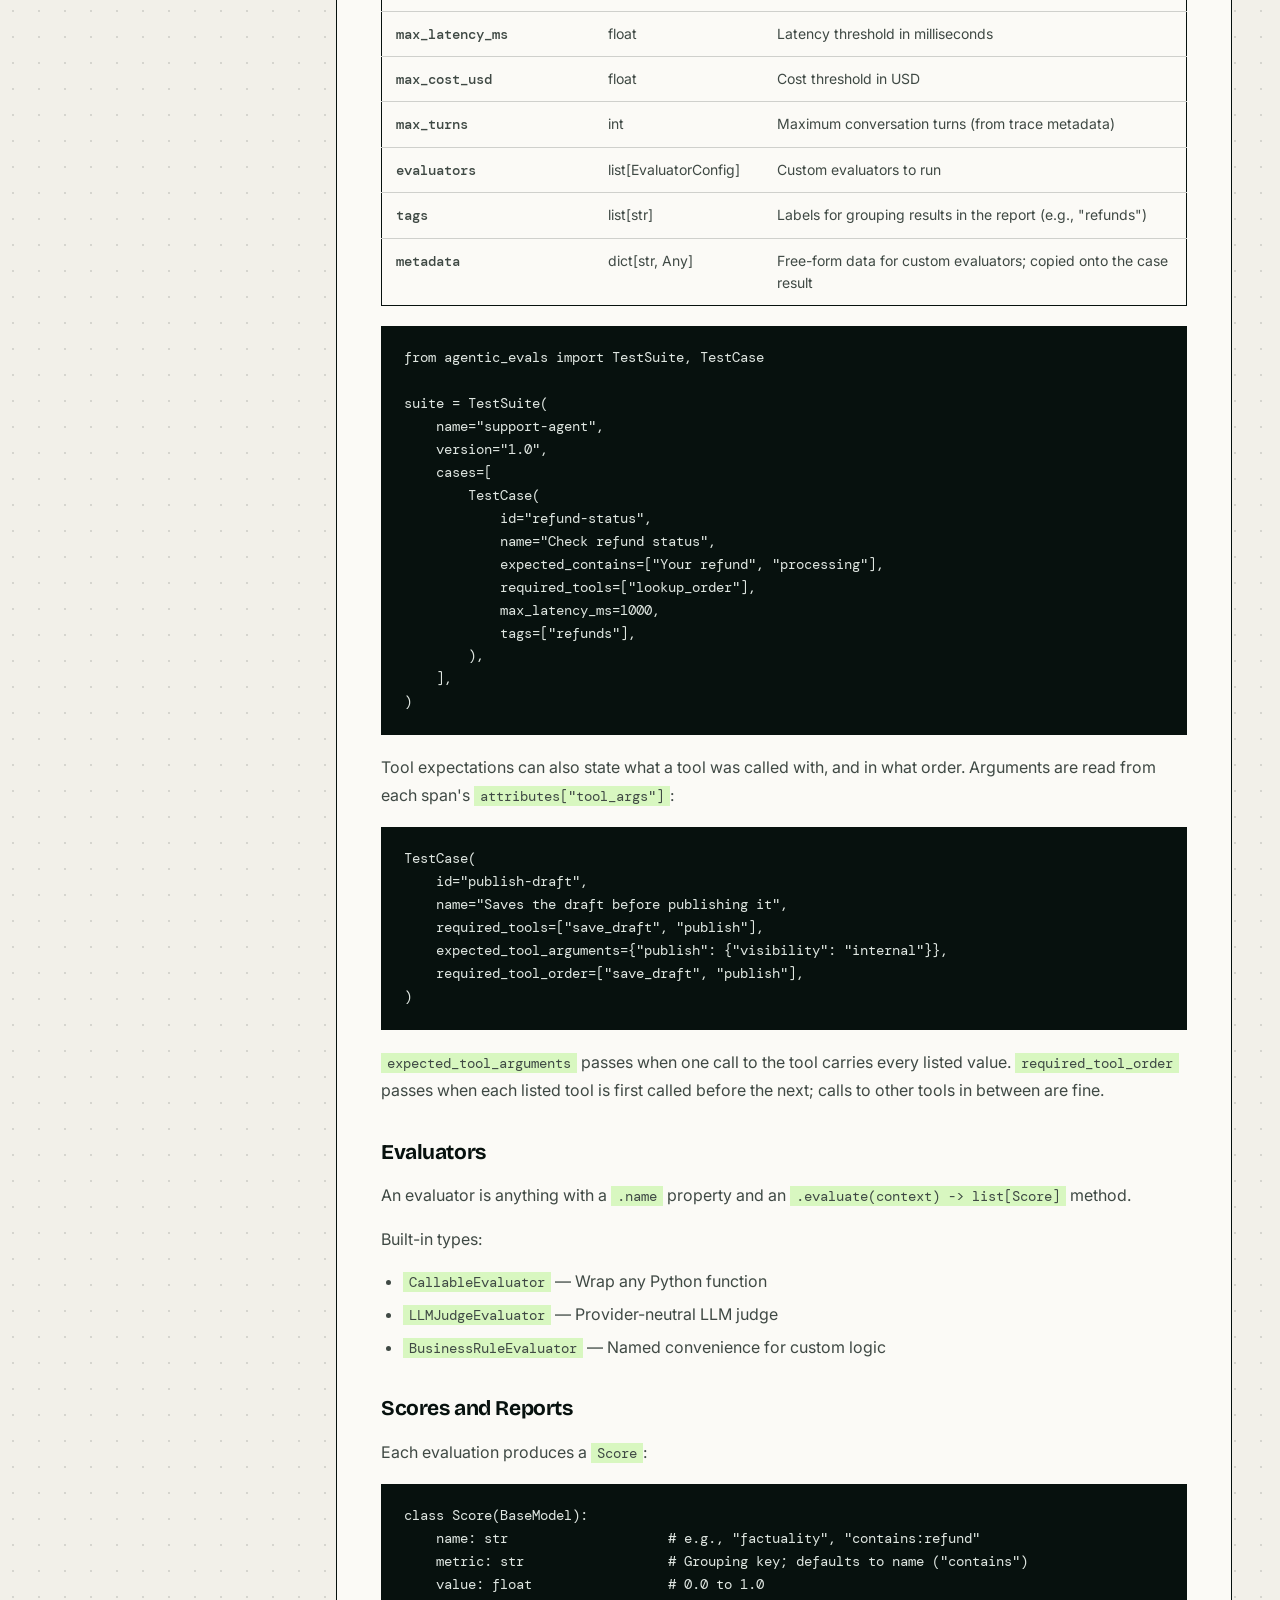
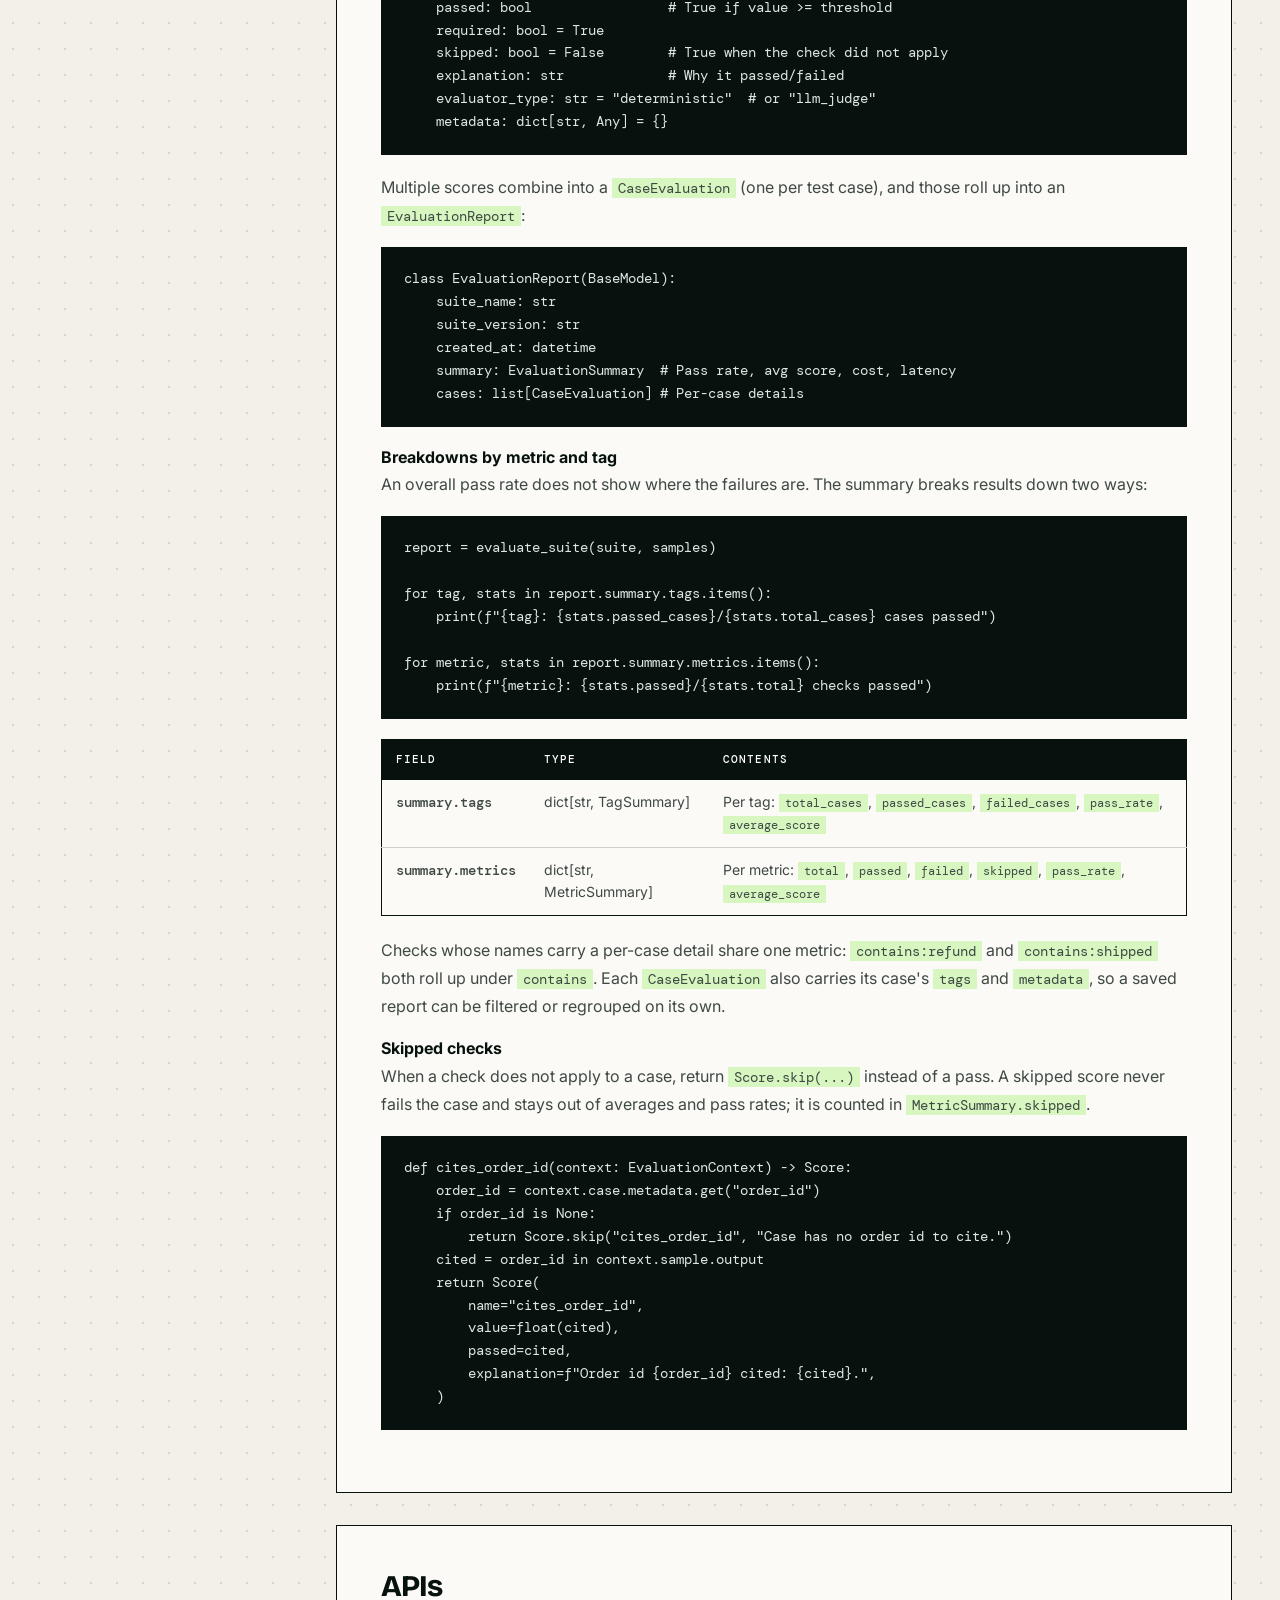
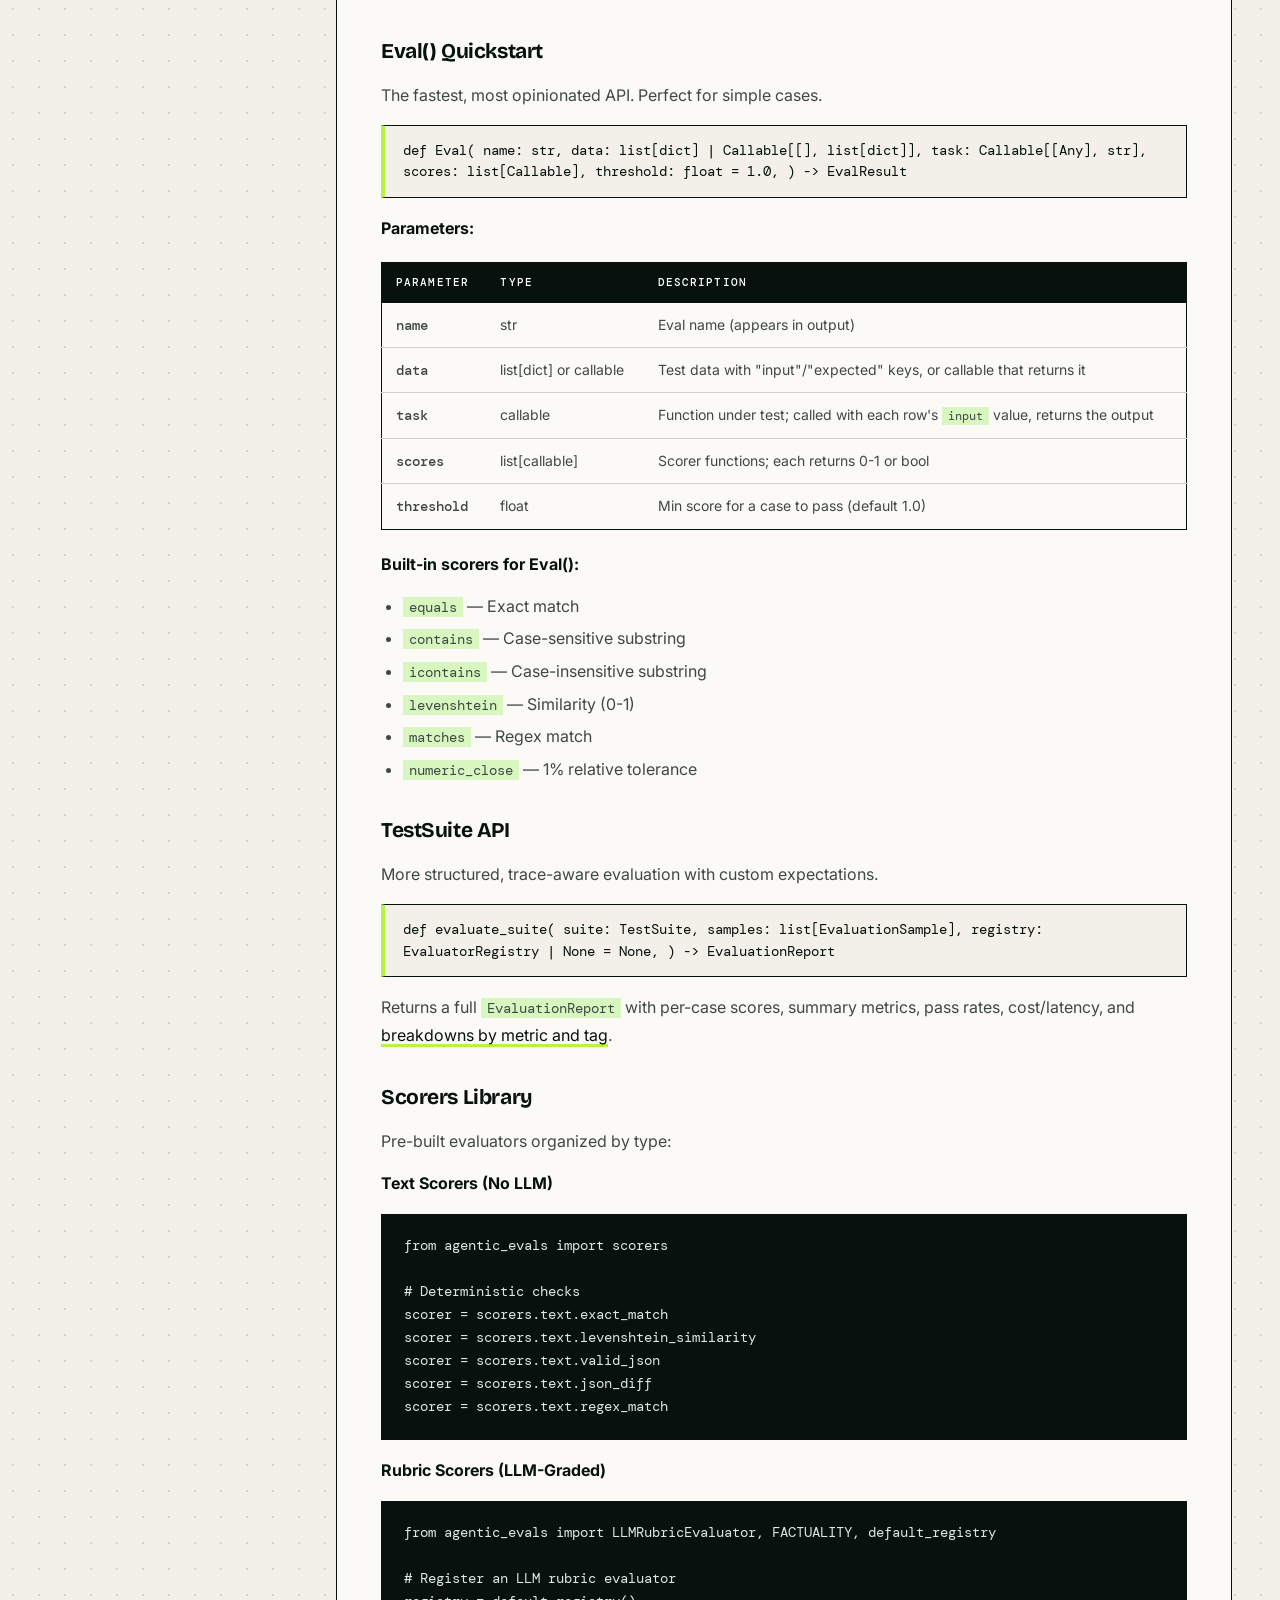
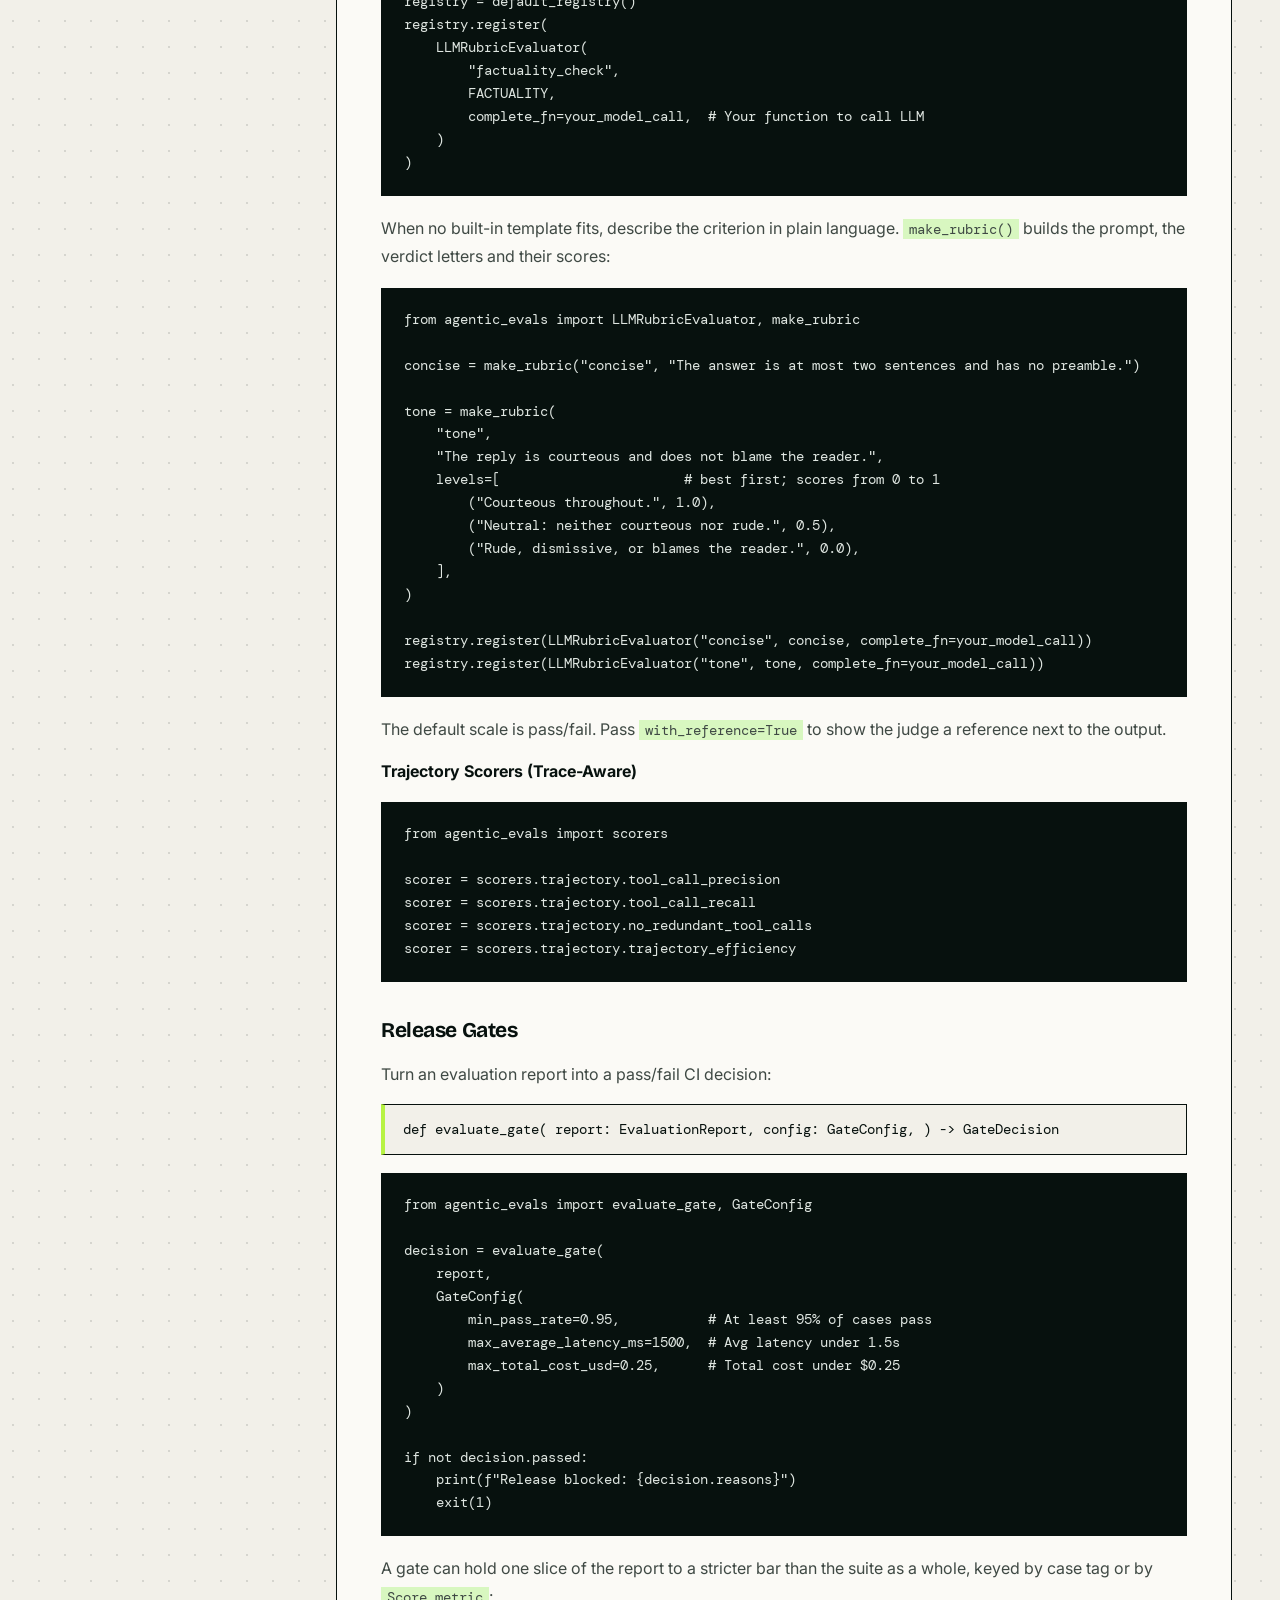
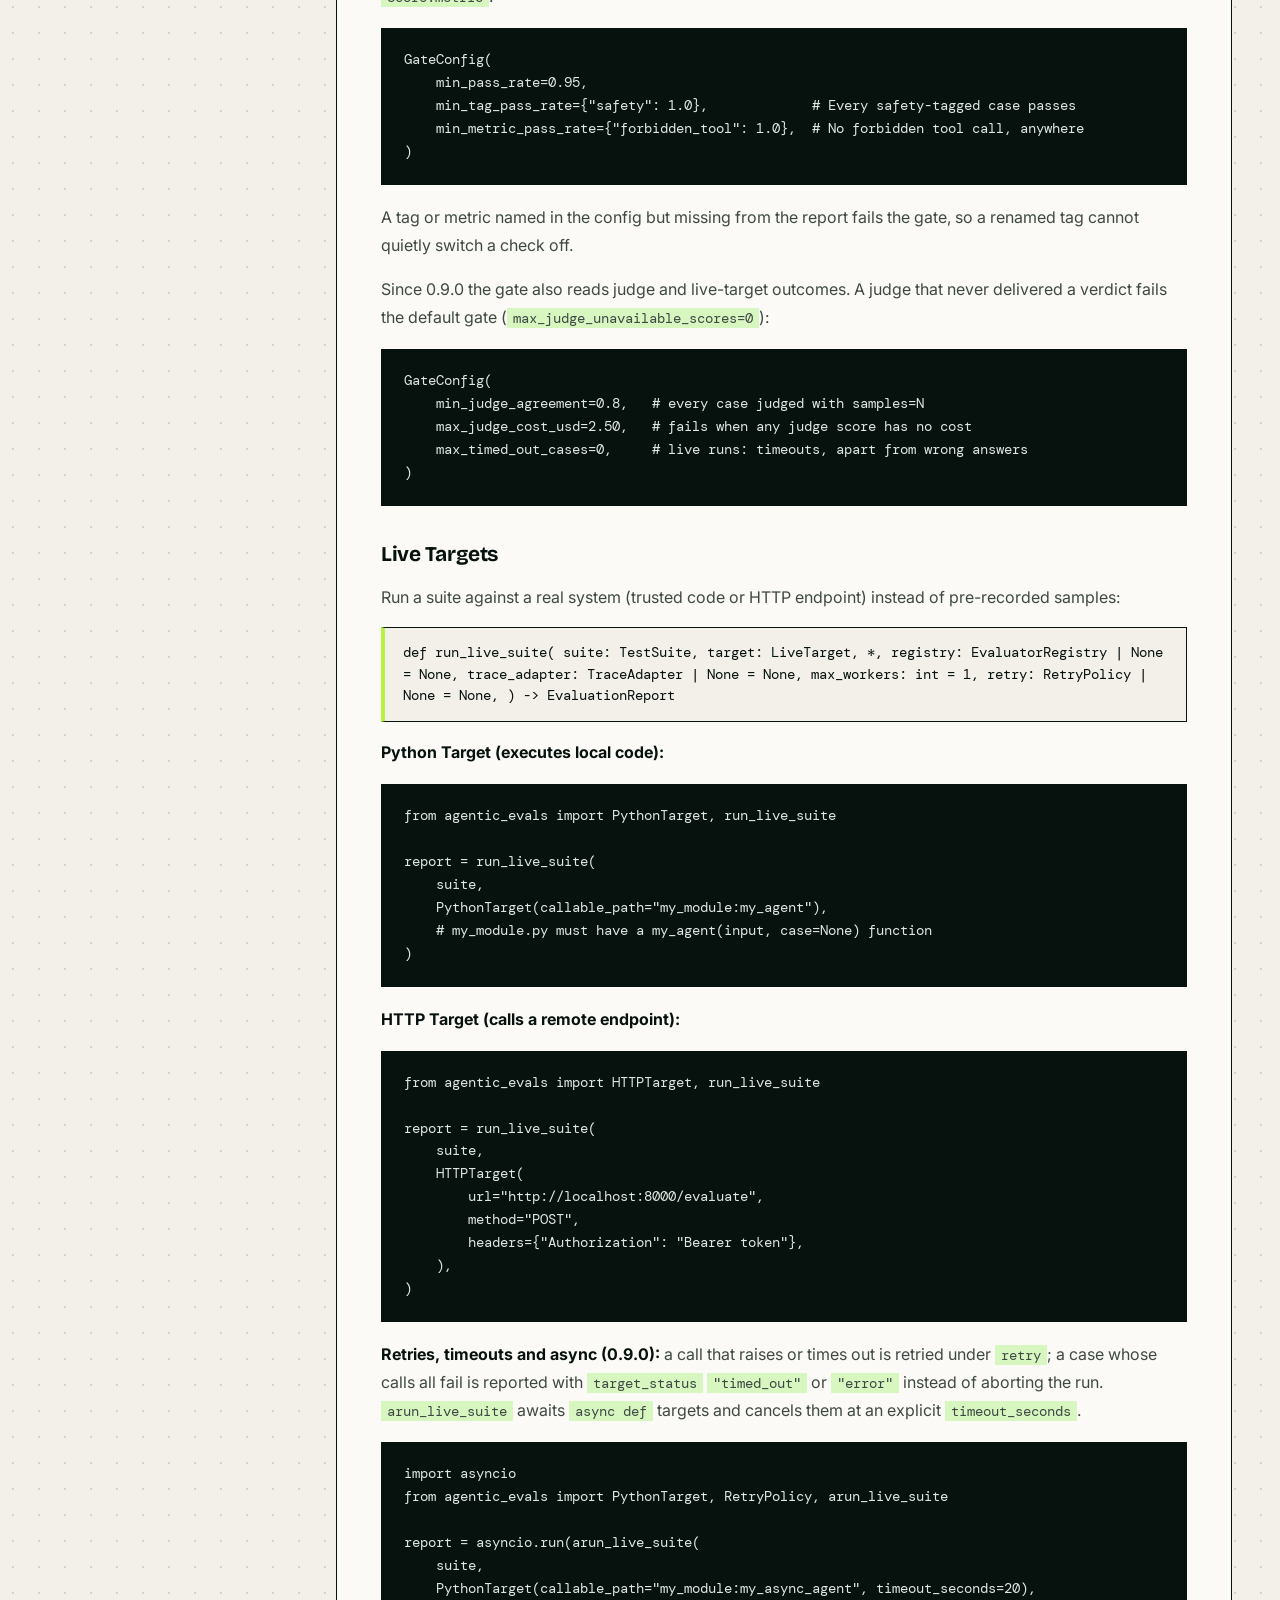
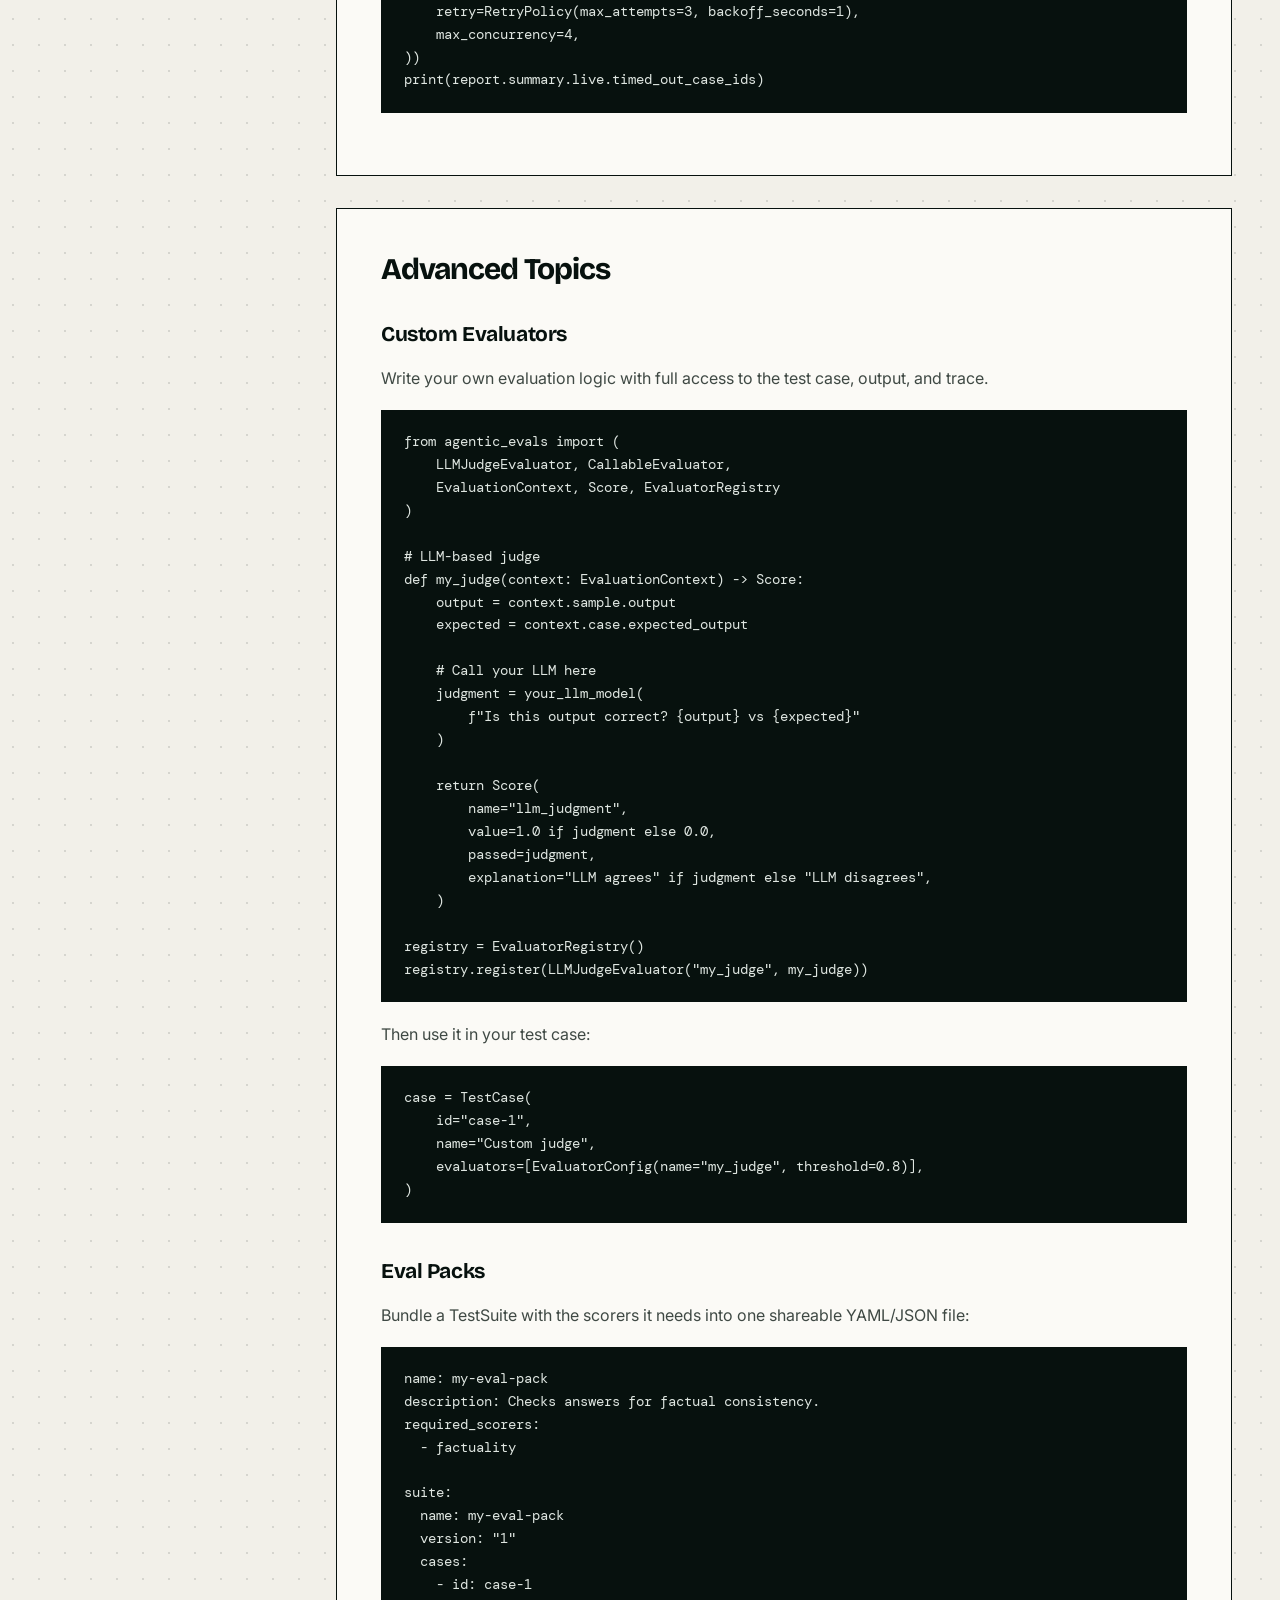
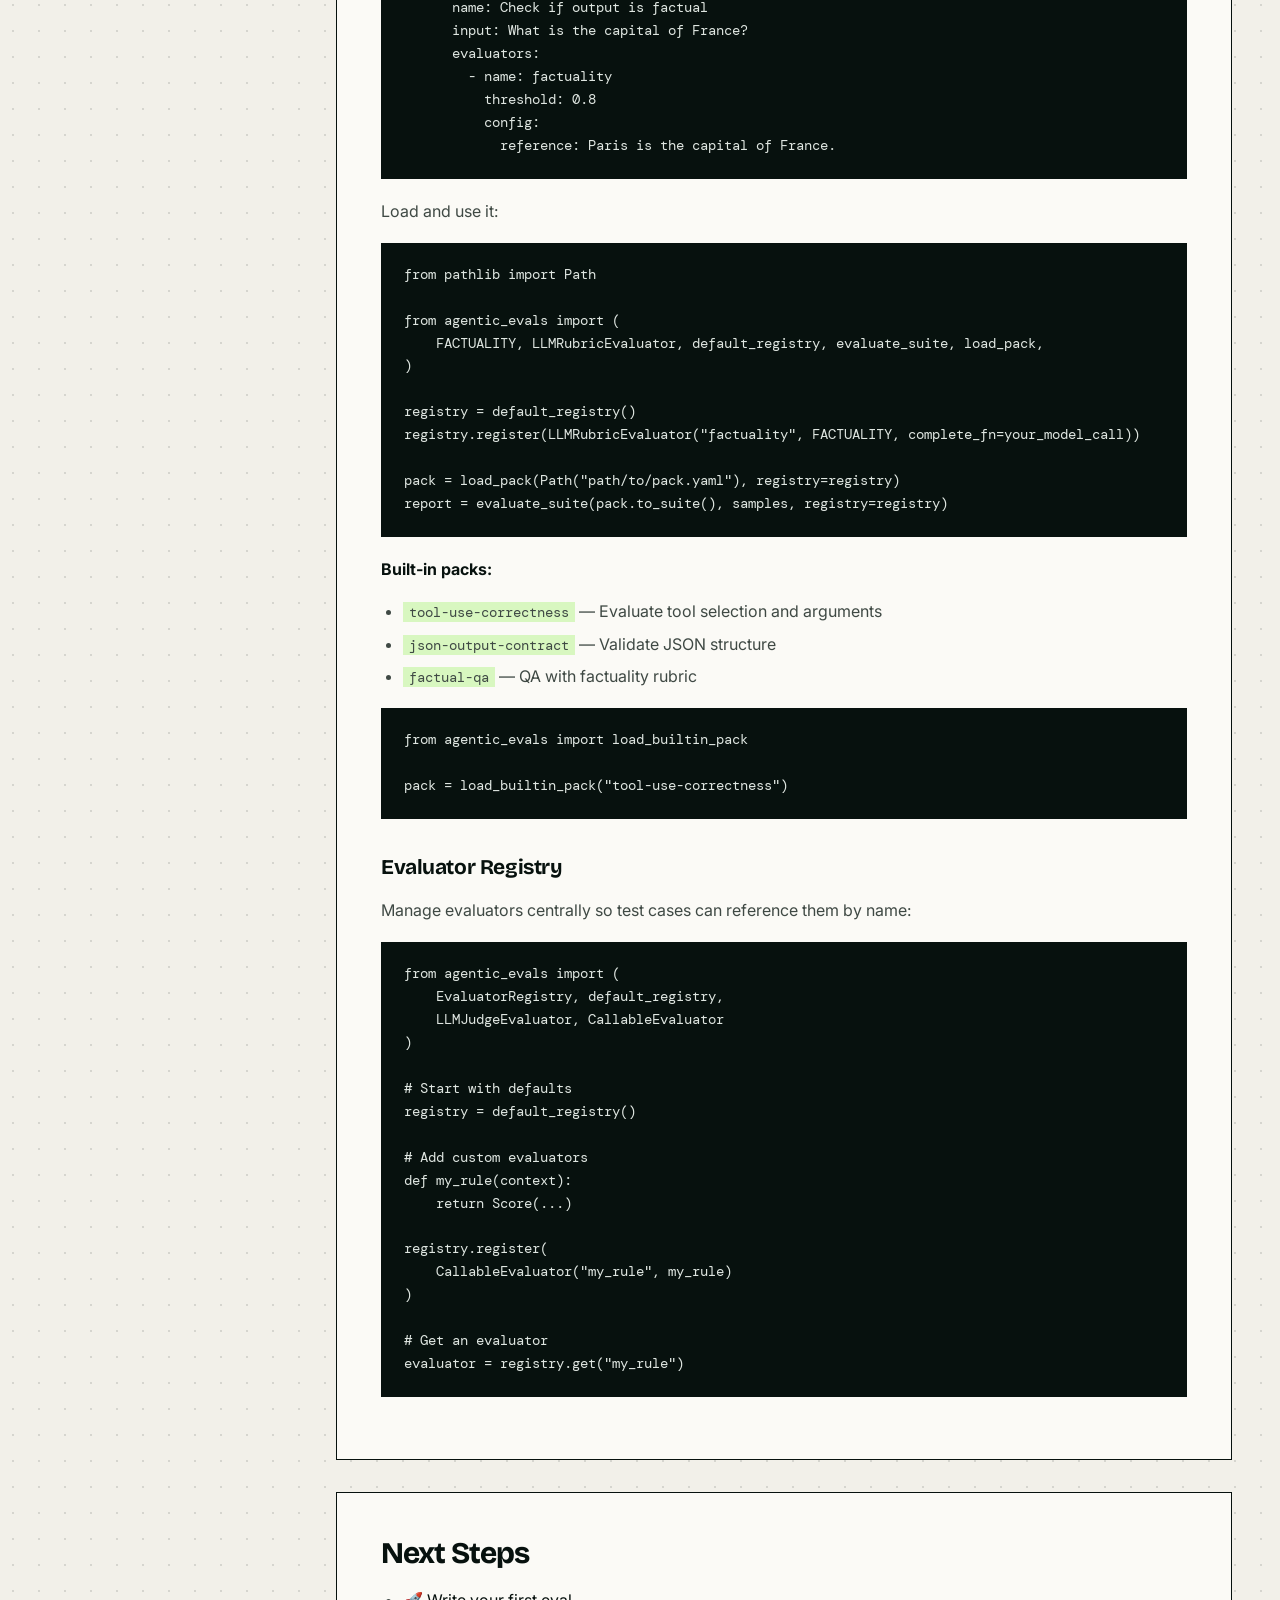
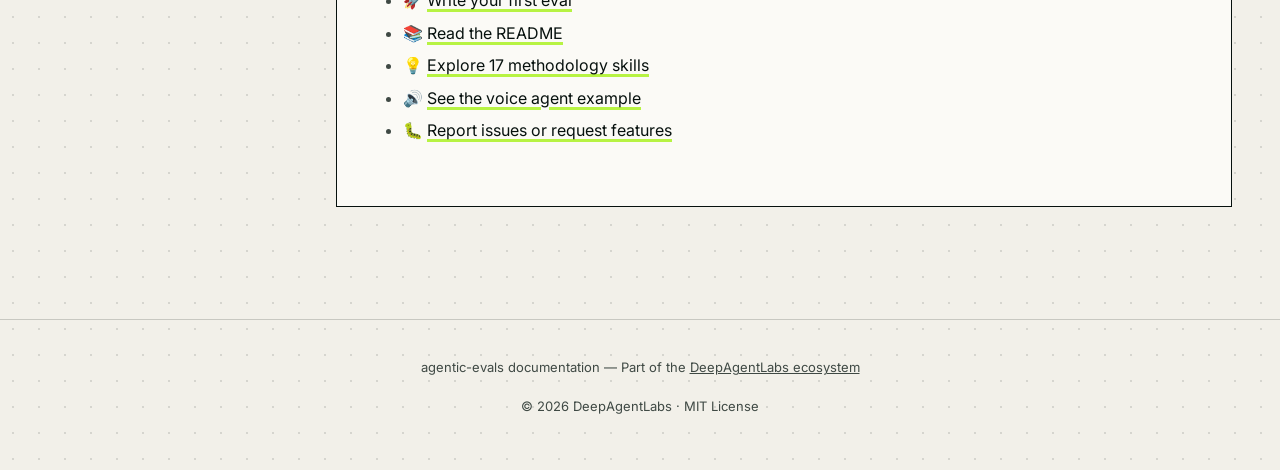
==== commit ba1b54fb: "docs(site): judge reliability, gate checks and live resilience on the site" ====
--- a/docs/docs/index.html
+++ b/docs/docs/index.html
@@ -728,6 +728,14 @@
 
           <p>A tag or metric named in the config but missing from the report fails the gate, so a renamed tag cannot quietly switch a check off.</p>
 
+          <p>Since 0.9.0 the gate also reads judge and live-target outcomes. A judge that never delivered a verdict fails the default gate (<code>max_judge_unavailable_scores=0</code>):</p>
+
+          <pre><code>GateConfig(
+    min_judge_agreement=0.8,   # every case judged with samples=N
+    max_judge_cost_usd=2.50,   # fails when any judge score has no cost
+    max_timed_out_cases=0,     # live runs: timeouts, apart from wrong answers
+)</code></pre>
+
           <h3 id="live-targets">Live Targets</h3>
           <p>Run a suite against a real system (trusted code or HTTP endpoint) instead of pre-recorded samples:</p>
 
@@ -735,7 +743,11 @@
 def run_live_suite(
     suite: TestSuite,
     target: LiveTarget,
+    *,
     registry: EvaluatorRegistry | None = None,
+    trace_adapter: TraceAdapter | None = None,
+    max_workers: int = 1,
+    retry: RetryPolicy | None = None,
 ) -> EvaluationReport
           </div>
 
@@ -759,6 +771,18 @@
         headers={"Authorization": "Bearer token"},
     ),
 )</code></pre>
+
+          <p><strong>Retries, timeouts and async (0.9.0):</strong> a call that raises or times out is retried under <code>retry</code>; a case whose calls all fail is reported with <code>target_status</code> <code>"timed_out"</code> or <code>"error"</code> instead of aborting the run. <code>arun_live_suite</code> awaits <code>async def</code> targets and cancels them at an explicit <code>timeout_seconds</code>.</p>
+          <pre><code>import asyncio
+from agentic_evals import PythonTarget, RetryPolicy, arun_live_suite
+
+report = asyncio.run(arun_live_suite(
+    suite,
+    PythonTarget(callable_path="my_module:my_async_agent", timeout_seconds=20),
+    retry=RetryPolicy(max_attempts=3, backoff_seconds=1),
+    max_concurrency=4,
+))
+print(report.summary.live.timed_out_case_ids)</code></pre>
         </article>
 
         <article id="custom-evaluators">
